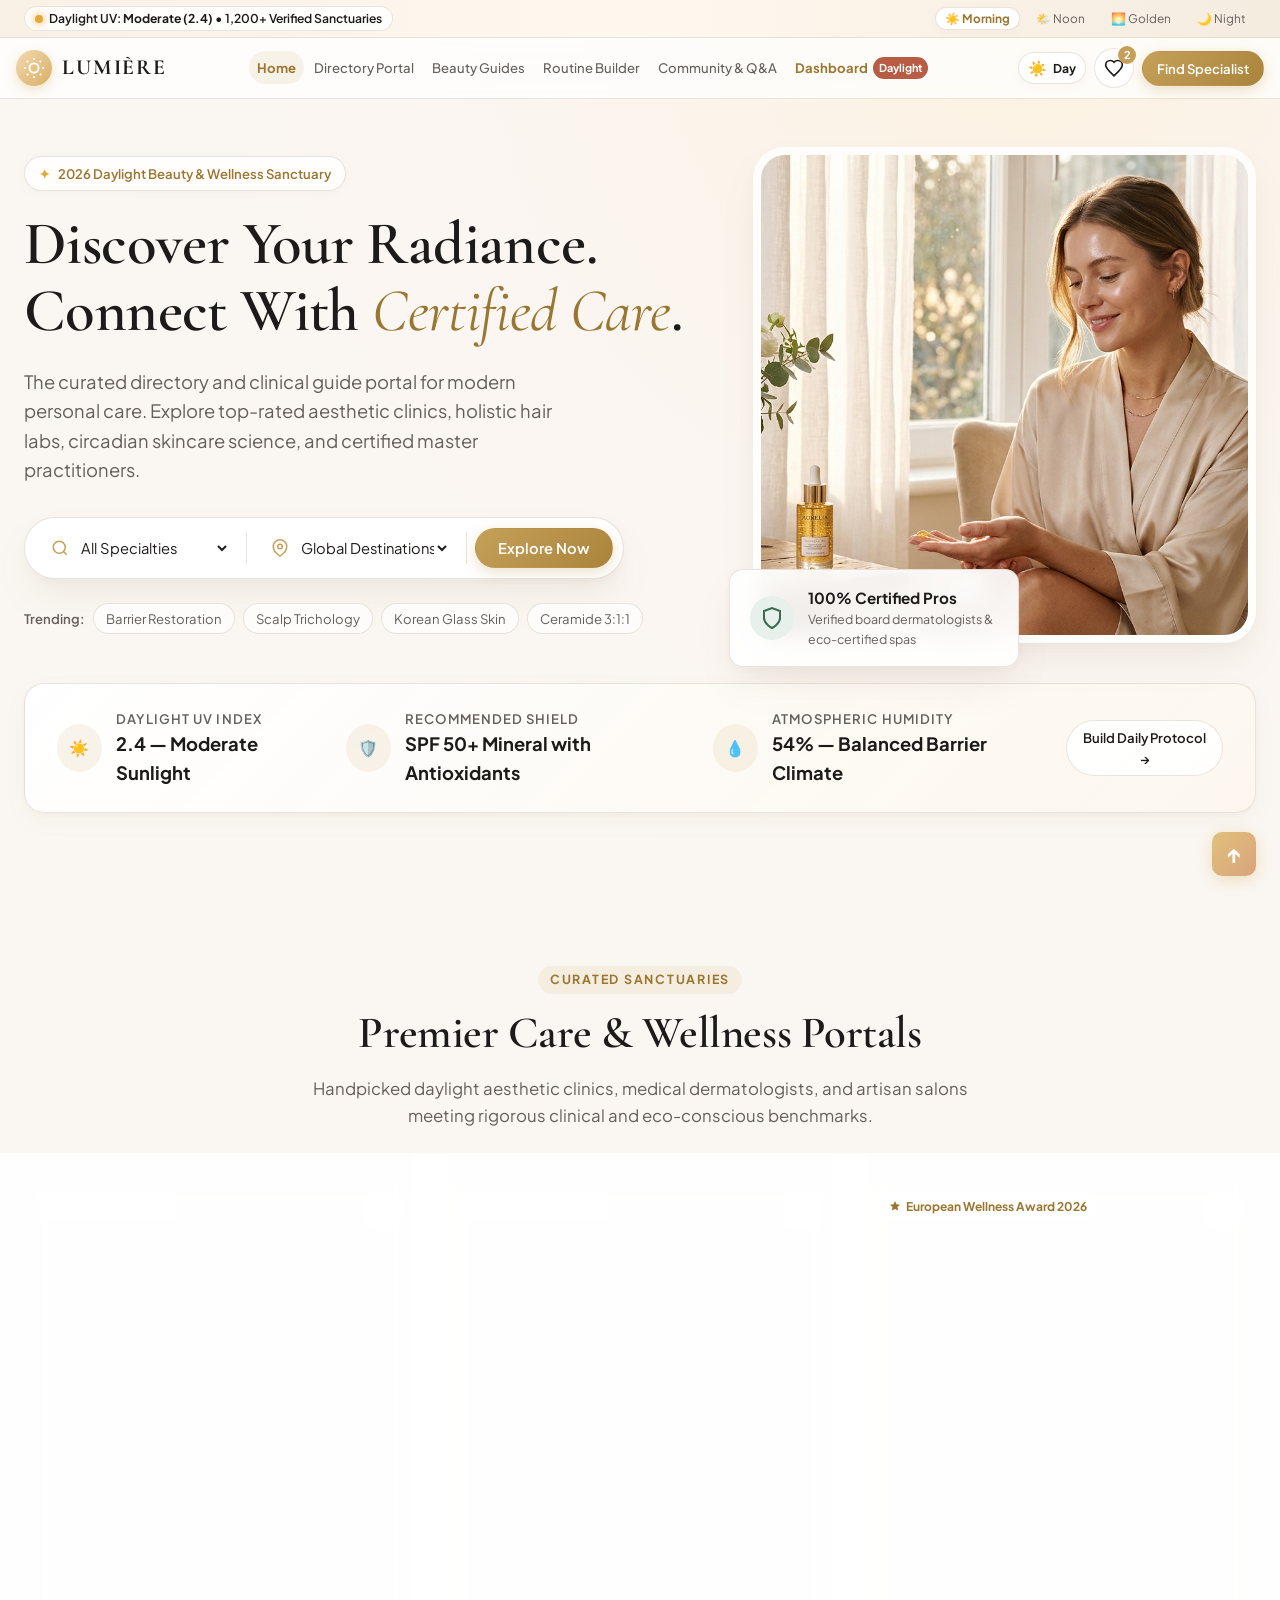
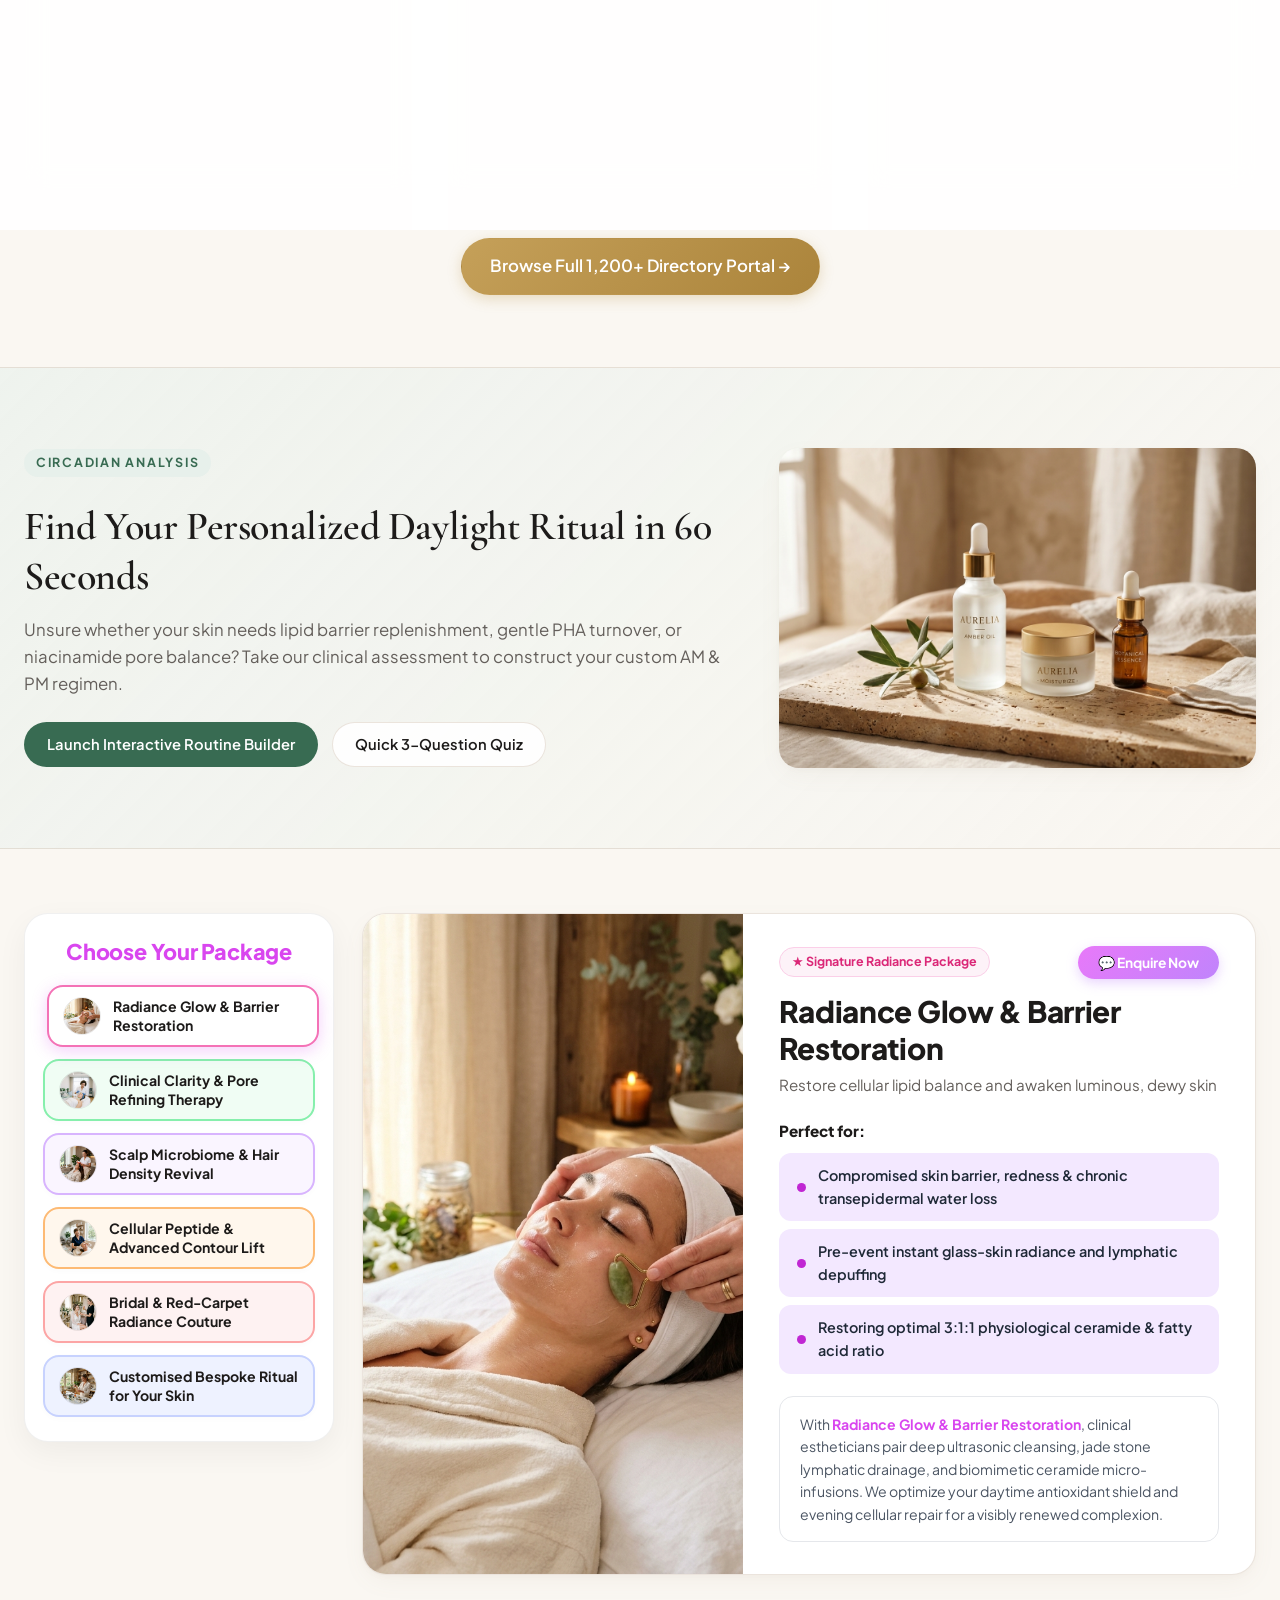
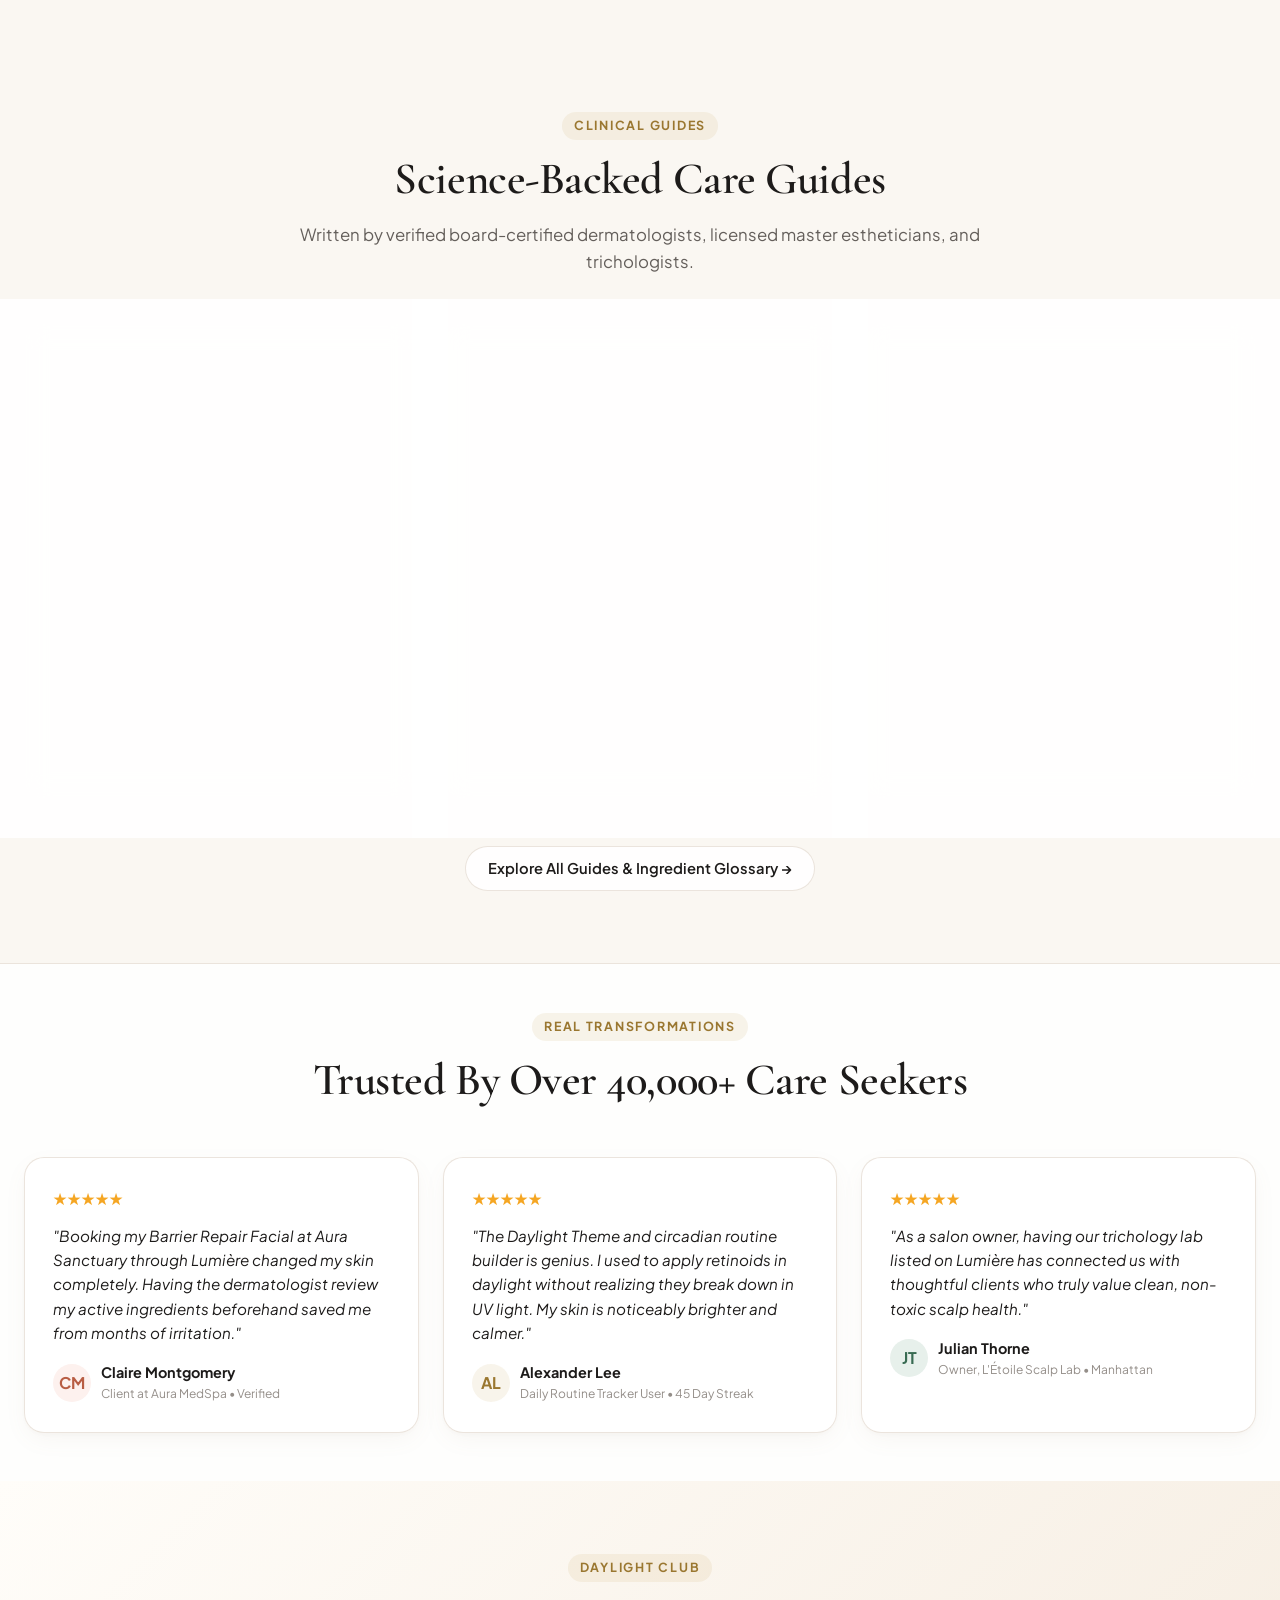
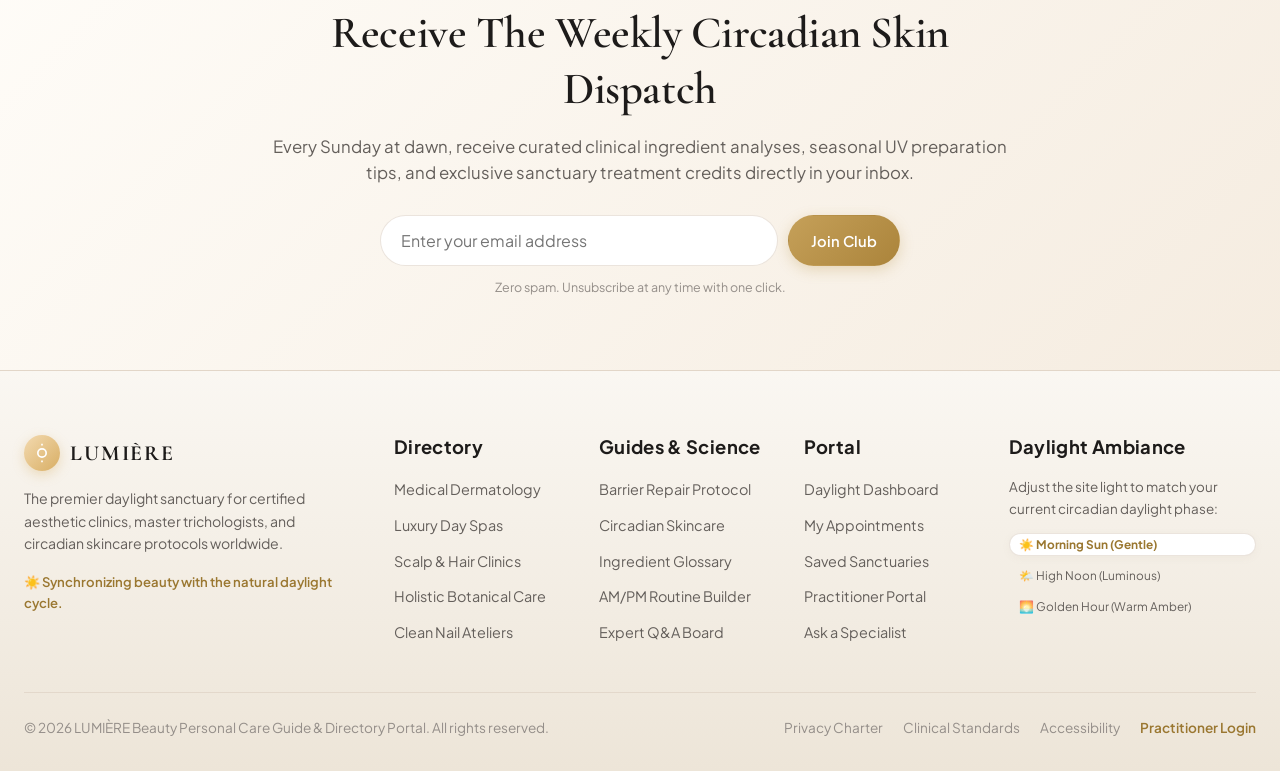
==== index.html @ 928b12a8 "first commit" ====
<!DOCTYPE html>
<html lang="en" data-daylight="morning-sun">
<head>
  <meta charset="UTF-8">
  <meta name="viewport" content="width=device-width, initial-scale=1.0">
  <title>LUMIÈRE | Daylight Beauty & Personal Care Guide & Directory Portal</title>
  <meta name="description" content="Discover premier daylight wellness salons, verified dermatology clinics, clinical skincare guides, and personalized morning & evening beauty routines.">
  <link rel="icon" type="image/svg+xml" href="assets/images/favicon.svg">
  <link rel="stylesheet" href="css/style.css">
</head>
<body data-page="home">

  <!-- Daylight Top Ambience Bar (Strict Straight Line) -->
  <div class="top-daylight-bar">
    <div class="daylight-info-group">
      <div class="daylight-status-pill">
        <span class="sun-dot"></span>
        <span>Daylight UV: <strong>Moderate (2.4)</strong> &bull; 1,200+ Verified Sanctuaries</span>
      </div>
    </div>
    <div class="daylight-mode-switcher">
      <button class="theme-btn active" data-mode="morning-sun" title="Morning Sun Glow">☀️ Morning</button>
      <button class="theme-btn" data-mode="high-noon" title="High Noon Clarity">🌤️ Noon</button>
      <button class="theme-btn" data-mode="golden-hour" title="Golden Hour Warmth">🌅 Golden</button>
      <button class="theme-btn" data-mode="night" title="Night Cellular Recovery Mode">🌙 Night</button>
    </div>
  </div>

  <!-- Main Navigation Header -->
  <header class="site-header">
    <div class="header-inner">
      <a href="index.html" class="brand-logo" id="header-brand-logo">
        <div class="brand-icon">
          <svg width="22" height="22" viewBox="0 0 24 24" fill="none" stroke="currentColor" stroke-width="2">
            <circle cx="12" cy="12" r="5"/>
            <line x1="12" y1="1" x2="12" y2="3"/>
            <line x1="12" y1="21" x2="12" y2="23"/>
            <line x1="4.22" y1="4.22" x2="5.64" y2="5.64"/>
            <line x1="18.36" y1="18.36" x2="19.78" y2="19.78"/>
            <line x1="1" y1="12" x2="3" y2="12"/>
            <line x1="21" y1="12" x2="23" y2="12"/>
            <line x1="4.22" y1="19.78" x2="5.64" y2="18.36"/>
            <line x1="18.36" y1="5.64" x2="19.78" y2="4.22"/>
          </svg>
        </div>
        <div class="brand-text">
          <span class="title">LUMIÈRE</span>
          <span class="tagline">BEAUTY & PERSONAL CARE</span>
        </div>
      </a>

      <nav class="main-nav" aria-label="Main Navigation">
        <a href="index.html" class="nav-link active">Home</a>
        <a href="directory.html" class="nav-link">Directory Portal</a>
        <a href="guides.html" class="nav-link">Beauty Guides</a>
        <a href="routine-builder.html" class="nav-link">Routine Builder</a>
        <a href="community.html" class="nav-link">Community & Q&A</a>
        <a href="dashboard.html" class="nav-link" style="color: var(--gold-dark); font-weight: 700;">
          Dashboard
          <span class="nav-badge">Daylight</span>
        </a>
      </nav>

      <div class="header-actions">
        <button class="day-night-toggle-btn" id="header-day-night-btn" aria-label="Toggle Day / Night Mode">
          <span class="toggle-icon">☀️</span>
          <span>Day</span>
        </button>
        <a href="dashboard.html" class="btn-icon" title="Saved Sanctuaries" id="header-bookmark-icon">
          <svg width="20" height="20" fill="none" stroke="currentColor" stroke-width="2" viewBox="0 0 24 24">
            <path d="M12 21.35l-1.45-1.32C5.4 15.36 2 12.28 2 8.5 2 5.42 4.42 3 7.5 3c1.74 0 3.41.81 4.5 2.09C13.09 3.81 14.76 3 16.5 3 19.58 3 22 5.42 22 8.5c0 3.78-3.4 6.86-8.55 11.54L12 21.35z"/>
          </svg>
          <span class="count-pill bookmark-count-badge">2</span>
        </a>
        <a href="directory.html" class="btn btn-primary btn-sm">Find Specialist</a>
      </div>
    </div>
  </header>

  <!-- Hero Section -->
  <section class="hero-section">
    <div class="container">
      <div class="hero-grid">
        <div class="hero-content">
          <div class="hero-badge">
            <span class="sparkle">✦</span>
            <span>2026 Daylight Beauty & Wellness Sanctuary</span>
          </div>
          <h1 class="hero-title">
            Discover Your Radiance. Connect With <em>Certified Care</em>.
          </h1>
          <p class="hero-lead">
            The curated directory and clinical guide portal for modern personal care. Explore top-rated aesthetic clinics, holistic hair labs, circadian skincare science, and certified master practitioners.
          </p>

          <!-- Fast Search Form -->
          <div class="hero-search-box" id="hero-fast-search">
            <div class="search-field-group">
              <svg width="18" height="18" fill="none" stroke="currentColor" stroke-width="2" viewBox="0 0 24 24">
                <circle cx="11" cy="11" r="8"></circle>
                <line x1="21" y1="21" x2="16.65" y2="16.65"></line>
              </svg>
              <select id="hero-category-select" aria-label="Select Category">
                <option value="All">All Specialties</option>
                <option value="MedSpa & Dermatology">MedSpa & Dermatology</option>
                <option value="Hair & Scalp">Hair & Scalp Studios</option>
                <option value="Luxury Day Spa">Luxury Day Spas</option>
                <option value="Holistic Skincare">Holistic Botanical Care</option>
                <option value="Organic Nail Studio">Organic Nail Ateliers</option>
              </select>
            </div>

            <div class="search-field-group">
              <svg width="18" height="18" fill="none" stroke="currentColor" stroke-width="2" viewBox="0 0 24 24">
                <path d="M21 10c0 7-9 13-9 13s-9-6-9-13a9 9 0 0118 0z"></path>
                <circle cx="12" cy="10" r="3"></circle>
              </svg>
              <select id="hero-city-select" aria-label="Select City">
                <option value="All">Global Destinations</option>
                <option value="Beverly Hills">Beverly Hills, CA</option>
                <option value="Manhattan NYC">Manhattan, NY</option>
                <option value="Le Marais Paris">Le Marais, Paris</option>
                <option value="Mayfair London">Mayfair, London</option>
                <option value="Gangnam Seoul">Gangnam, Seoul</option>
              </select>
            </div>

            <button class="btn btn-primary" id="hero-search-btn">
              Explore Now
            </button>
          </div>

          <!-- Quick Trending Tags -->
          <div class="hero-quick-tags">
            <span style="font-weight: 600;">Trending:</span>
            <span class="quick-tag-pill" onclick="window.location.href='directory.html?category=MedSpa+%26+Dermatology'">Barrier Restoration</span>
            <span class="quick-tag-pill" onclick="window.location.href='directory.html?category=Hair+%26+Scalp'">Scalp Trichology</span>
            <span class="quick-tag-pill" onclick="window.location.href='routine-builder.html'">Korean Glass Skin</span>
            <span class="quick-tag-pill" onclick="window.location.href='guides.html'">Ceramide 3:1:1</span>
          </div>
        </div>

        <!-- Hero Visual Frame -->
        <div class="hero-visual-wrapper">
          <div class="hero-image-frame">
            <img src="assets/images/hero.jpg" alt="Lumière Daylight Serene Radiance Skincare">
          </div>
          <div class="floating-daylight-card">
            <div class="icon-circle">
              <svg width="24" height="24" fill="none" stroke="currentColor" stroke-width="2" viewBox="0 0 24 24">
                <path d="M12 22s8-4 8-10V5l-8-3-8 3v7c0 6 8 10 8 10z"/>
              </svg>
            </div>
            <div>
              <div style="font-weight: 700; font-size: 0.95rem;">100% Certified Pros</div>
              <div style="font-size: 0.78rem; color: var(--text-muted);">Verified board dermatologists & eco-certified spas</div>
            </div>
          </div>
        </div>
      </div>

      <!-- Live Daylight Forecast Banner -->
      <div class="daylight-forecast-banner">
        <div class="forecast-item">
          <div class="forecast-icon">☀️</div>
          <div>
            <div class="forecast-title">Daylight UV Index</div>
            <div class="forecast-value">2.4 — Moderate Sunlight</div>
          </div>
        </div>
        <div class="forecast-item">
          <div class="forecast-icon">🛡️</div>
          <div>
            <div class="forecast-title">Recommended Shield</div>
            <div class="forecast-value">SPF 50+ Mineral with Antioxidants</div>
          </div>
        </div>
        <div class="forecast-item">
          <div class="forecast-icon">💧</div>
          <div>
            <div class="forecast-title">Atmospheric Humidity</div>
            <div class="forecast-value">54% — Balanced Barrier Climate</div>
          </div>
        </div>
        <a href="routine-builder.html" class="btn btn-secondary btn-sm">Build Daily Protocol &rarr;</a>
      </div>
    </div>
  </section>

  <!-- Section 2: Featured Directory Sanctuaries -->
  <section class="section">
    <div class="container">
      <div class="section-header">
        <span class="section-tag">Curated Sanctuaries</span>
        <h2 class="section-title">Premier Care & Wellness Portals</h2>
        <p class="section-desc">Handpicked daylight aesthetic clinics, medical dermatologists, and artisan salons meeting rigorous clinical and eco-conscious benchmarks.</p>
      </div>

      <div class="directory-grid" id="featured-directory-grid">
        <!-- Rendered dynamically by js/app.js -->
      </div>

      <div style="text-align: center; margin-top: 48px;">
        <a href="directory.html" class="btn btn-primary btn-lg">Browse Full 1,200+ Directory Portal &rarr;</a>
      </div>
    </div>
  </section>

  <!-- Section 3: Interactive Skin & Hair Assessment Banner -->
  <section class="section-tight" style="background: linear-gradient(135deg, rgba(231, 240, 235, 0.6) 0%, rgba(250, 247, 242, 0.8) 100%); border-top: 1px solid var(--border-light); border-bottom: 1px solid var(--border-light);">
    <div class="container">
      <div style="display: grid; grid-template-columns: 1.2fr 0.8fr; gap: 40px; align-items: center; padding: 32px 0;">
        <div>
          <span class="section-tag" style="background: var(--sage-light); color: var(--sage-primary);">Circadian Analysis</span>
          <h2 style="font-size: 2.5rem; margin: 12px 0 16px 0;">Find Your Personalized Daylight Ritual in 60 Seconds</h2>
          <p style="color: var(--text-muted); font-size: 1.05rem; margin-bottom: 24px;">Unsure whether your skin needs lipid barrier replenishment, gentle PHA turnover, or niacinamide pore balance? Take our clinical assessment to construct your custom AM & PM regimen.</p>
          <div style="display: flex; gap: 14px; flex-wrap: wrap;">
            <a href="routine-builder.html" class="btn btn-sage">Launch Interactive Routine Builder</a>
            <button class="btn btn-secondary" id="trigger-skin-quiz">Quick 3-Question Quiz</button>
          </div>
        </div>
        <div style="text-align: center;">
          <img src="assets/images/products.jpg" alt="Botanical Serums" style="border-radius: var(--radius-lg); box-shadow: var(--shadow-md); max-height: 320px; width: 100%; object-fit: cover;">
        </div>
      </div>
    </div>
  </section>

  <!-- Section: Choose Your Care Package (Interactive Specialist Care Suite) -->
  <section class="package-showcase-section" id="care-packages-section">
    <div class="container">
      <div class="package-showcase-grid">
        <!-- Left Sidebar: Choose Your Package List -->
        <div class="package-sidebar-col">
          <div class="package-sidebar-card">
            <h2 class="package-section-title">Choose Your Package</h2>
            <div class="package-tabs-list" id="package-tabs-list">
              <!-- Dynamically populated by js/app.js -->
            </div>
          </div>
        </div>

        <!-- Right Side: Active Package Display Card -->
        <div>
          <div class="package-display-card" id="package-display-card">
            <!-- Dynamically populated by js/app.js -->
          </div>
        </div>
      </div>
    </div>
  </section>

  <!-- Section 4: Beauty Guides & Masterclasses -->
  <section class="section">
    <div class="container">
      <div class="section-header">
        <span class="section-tag">Clinical Guides</span>
        <h2 class="section-title">Science-Backed Care Guides</h2>
        <p class="section-desc">Written by verified board-certified dermatologists, licensed master estheticians, and trichologists.</p>
      </div>

      <div class="guide-grid" id="featured-guides-grid">
        <!-- Rendered dynamically by js/app.js -->
      </div>

      <div style="text-align: center; margin-top: 48px;">
        <a href="guides.html" class="btn btn-secondary">Explore All Guides & Ingredient Glossary &rarr;</a>
      </div>
    </div>
  </section>

  <!-- Section 5: Client Radiance Testimonials & Community Snippet -->
  <section class="section-tight" style="background: var(--bg-card); border-top: 1px solid var(--border-light);">
    <div class="container">
      <div class="section-header">
        <span class="section-tag">Real Transformations</span>
        <h2 class="section-title">Trusted By Over 40,000+ Care Seekers</h2>
      </div>

      <div style="display: grid; grid-template-columns: repeat(3, 1fr); gap: 24px;">
        <div class="card" style="padding: 28px;">
          <div style="color: #F5A623; margin-bottom: 12px;">★★★★★</div>
          <p style="font-size: 0.95rem; color: var(--text-main); font-style: italic; margin-bottom: 16px;">
            "Booking my Barrier Repair Facial at Aura Sanctuary through Lumière changed my skin completely. Having the dermatologist review my active ingredients beforehand saved me from months of irritation."
          </p>
          <div style="display: flex; align-items: center; gap: 10px;">
            <div style="width: 38px; height: 38px; border-radius: 50%; background: var(--rose-soft); color: var(--terracotta); display: flex; align-items: center; justify-content: center; font-weight: 700;">CM</div>
            <div>
              <div style="font-weight: 700; font-size: 0.9rem;">Claire Montgomery</div>
              <div style="font-size: 0.75rem; color: var(--text-subtle);">Client at Aura MedSpa &bull; Verified</div>
            </div>
          </div>
        </div>

        <div class="card" style="padding: 28px;">
          <div style="color: #F5A623; margin-bottom: 12px;">★★★★★</div>
          <p style="font-size: 0.95rem; color: var(--text-main); font-style: italic; margin-bottom: 16px;">
            "The Daylight Theme and circadian routine builder is genius. I used to apply retinoids in daylight without realizing they break down in UV light. My skin is noticeably brighter and calmer."
          </p>
          <div style="display: flex; align-items: center; gap: 10px;">
            <div style="width: 38px; height: 38px; border-radius: 50%; background: var(--gold-soft); color: var(--gold-dark); display: flex; align-items: center; justify-content: center; font-weight: 700;">AL</div>
            <div>
              <div style="font-weight: 700; font-size: 0.9rem;">Alexander Lee</div>
              <div style="font-size: 0.75rem; color: var(--text-subtle);">Daily Routine Tracker User &bull; 45 Day Streak</div>
            </div>
          </div>
        </div>

        <div class="card" style="padding: 28px;">
          <div style="color: #F5A623; margin-bottom: 12px;">★★★★★</div>
          <p style="font-size: 0.95rem; color: var(--text-main); font-style: italic; margin-bottom: 16px;">
            "As a salon owner, having our trichology lab listed on Lumière has connected us with thoughtful clients who truly value clean, non-toxic scalp health."
          </p>
          <div style="display: flex; align-items: center; gap: 10px;">
            <div style="width: 38px; height: 38px; border-radius: 50%; background: var(--sage-light); color: var(--sage-primary); display: flex; align-items: center; justify-content: center; font-weight: 700;">JT</div>
            <div>
              <div style="font-weight: 700; font-size: 0.9rem;">Julian Thorne</div>
              <div style="font-size: 0.75rem; color: var(--text-subtle);">Owner, L'Étoile Scalp Lab &bull; Manhattan</div>
            </div>
          </div>
        </div>
      </div>
    </div>
  </section>

  <!-- Section 6: Daylight Newsletter & Glow Club -->
  <section class="section" style="background: linear-gradient(135deg, #FFFDF9 0%, #F5ECE0 100%);">
    <div class="container" style="max-width: 820px; text-align: center;">
      <span class="section-tag">Daylight Club</span>
      <h2 style="font-size: 2.8rem; margin: 12px 0 16px 0;">Receive The Weekly Circadian Skin Dispatch</h2>
      <p style="color: var(--text-muted); font-size: 1.05rem; margin-bottom: 28px;">
        Every Sunday at dawn, receive curated clinical ingredient analyses, seasonal UV preparation tips, and exclusive sanctuary treatment credits directly in your inbox.
      </p>
      <form onsubmit="event.preventDefault(); showToast('Welcome to the Daylight Club! Check your inbox for your 15% sanctuary welcome gift.', 'success'); this.reset();" style="display: flex; gap: 10px; max-width: 520px; margin: 0 auto;">
        <input type="email" placeholder="Enter your email address" required style="flex: 1; padding: 14px 20px; border-radius: var(--radius-full); border: 1px solid var(--border-light); outline: none;">
        <button type="submit" class="btn btn-primary">Join Club</button>
      </form>
      <div style="font-size: 0.78rem; color: var(--text-subtle); margin-top: 12px;">Zero spam. Unsubscribe at any time with one click.</div>
    </div>
  </section>

  <!-- Universal Footer -->
  <footer class="site-footer">
    <div class="container">
      <div class="footer-grid">
        <div class="footer-col">
          <div class="brand-logo" style="margin-bottom: 16px;">
            <div class="brand-icon">
              <svg width="20" height="20" viewBox="0 0 24 24" fill="none" stroke="currentColor" stroke-width="2">
                <circle cx="12" cy="12" r="5"/>
                <line x1="12" y1="1" x2="12" y2="3"/>
                <line x1="12" y1="21" x2="12" y2="23"/>
              </svg>
            </div>
            <div class="brand-text">
              <span class="title">LUMIÈRE</span>
              <span class="tagline">BEAUTY & PERSONAL CARE</span>
            </div>
          </div>
          <p style="font-size: 0.88rem; color: var(--text-muted); line-height: 1.6; margin-bottom: 16px;">
            The premier daylight sanctuary for certified aesthetic clinics, master trichologists, and circadian skincare protocols worldwide.
          </p>
          <div style="font-size: 0.82rem; color: var(--gold-dark); font-weight: 600;">
            ☀️ Synchronizing beauty with the natural daylight cycle.
          </div>
        </div>

        <div class="footer-col">
          <h4>Directory</h4>
          <ul class="footer-links">
            <li><a href="directory.html?category=MedSpa+%26+Dermatology">Medical Dermatology</a></li>
            <li><a href="directory.html?category=Luxury+Day+Spa">Luxury Day Spas</a></li>
            <li><a href="directory.html?category=Hair+%26+Scalp">Scalp & Hair Clinics</a></li>
            <li><a href="directory.html?category=Holistic+Skincare">Holistic Botanical Care</a></li>
            <li><a href="directory.html?category=Organic+Nail+Studio">Clean Nail Ateliers</a></li>
          </ul>
        </div>

        <div class="footer-col">
          <h4>Guides & Science</h4>
          <ul class="footer-links">
            <li><a href="guides.html">Barrier Repair Protocol</a></li>
            <li><a href="guides.html">Circadian Skincare</a></li>
            <li><a href="guides.html">Ingredient Glossary</a></li>
            <li><a href="routine-builder.html">AM/PM Routine Builder</a></li>
            <li><a href="community.html">Expert Q&A Board</a></li>
          </ul>
        </div>

        <div class="footer-col">
          <h4>Portal</h4>
          <ul class="footer-links">
            <li><a href="dashboard.html">Daylight Dashboard</a></li>
            <li><a href="dashboard.html">My Appointments</a></li>
            <li><a href="dashboard.html">Saved Sanctuaries</a></li>
            <li><a href="dashboard.html">Practitioner Portal</a></li>
            <li><a href="community.html">Ask a Specialist</a></li>
          </ul>
        </div>

        <div class="footer-col">
          <h4>Daylight Ambiance</h4>
          <p style="font-size: 0.84rem; color: var(--text-muted); margin-bottom: 14px;">Adjust the site light to match your current circadian daylight phase:</p>
          <div style="display: flex; flex-direction: column; gap: 8px;">
            <button class="theme-btn" data-mode="morning-sun" style="width: 100%; justify-content: flex-start;">☀️ Morning Sun (Gentle)</button>
            <button class="theme-btn" data-mode="high-noon" style="width: 100%; justify-content: flex-start;">🌤️ High Noon (Luminous)</button>
            <button class="theme-btn" data-mode="golden-hour" style="width: 100%; justify-content: flex-start;">🌅 Golden Hour (Warm Amber)</button>
          </div>
        </div>
      </div>

      <div class="footer-bottom">
        <div>&copy; 2026 LUMIÈRE Beauty Personal Care Guide & Directory Portal. All rights reserved.</div>
        <div style="display: flex; gap: 20px;">
          <a href="#" style="color: var(--text-subtle);">Privacy Charter</a>
          <a href="#" style="color: var(--text-subtle);">Clinical Standards</a>
          <a href="#" style="color: var(--text-subtle);">Accessibility</a>
          <a href="dashboard.html" style="color: var(--gold-dark); font-weight: 600;">Practitioner Login</a>
        </div>
      </div>
    </div>
  </footer>

  <!-- Quick Skin Assessment Modal -->
  <div class="modal-overlay" id="skin-quiz-modal">
    <div class="modal-sheet">
      <div class="modal-header">
        <h3 style="font-size: 1.4rem;">✨ 60-Second Skin & Routine Assessment</h3>
        <button class="modal-close-btn">&times;</button>
      </div>
      <div class="modal-body">
        <form onsubmit="event.preventDefault(); closeModal('skin-quiz-modal'); window.location.href='routine-builder.html';">
          <div class="form-group">
            <label>1. How does your skin feel 2 hours after cleansing in the morning?</label>
            <select required>
              <option value="tight">Tight, dry, or slightly flaky (Dry/Dehydrated)</option>
              <option value="balanced">Comfortable, smooth, and supple (Normal)</option>
              <option value="oily">Shiny on the T-zone and forehead (Combination)</option>
              <option value="slick">Noticeably oily all over (Oily)</option>
              <option value="reactive">Prone to stinging or sudden redness (Sensitive)</option>
            </select>
          </div>

          <div class="form-group">
            <label>2. What is your primary wellness goal right now?</label>
            <select required>
              <option value="barrier">Restore compromised barrier & calm redness</option>
              <option value="glow">Enhance daylight luminosity & fade hyperpigmentation</option>
              <option value="pores">Clarify pores and control midday shine</option>
              <option value="antiaging">Cellular renewal, peptide firming & fine lines</option>
            </select>
          </div>

          <div class="form-group">
            <label>3. What is your preferred routine complexity?</label>
            <select required>
              <option value="minimalist">Minimalist 3-Step (Cleanse, Shield, SPF)</option>
              <option value="balanced">Targeted 5-Step (Active Essence, Serum, Barrier Cream)</option>
              <option value="comprehensive">Comprehensive 8-Step Luxury Ritual</option>
            </select>
          </div>

          <div style="display: flex; justify-content: flex-end; gap: 12px; margin-top: 24px;">
            <button type="button" class="btn btn-secondary" onclick="closeModal('skin-quiz-modal')">Cancel</button>
            <button type="submit" class="btn btn-primary">Generate My Protocol &rarr;</button>
          </div>
        </form>
      </div>
    </div>
  </div>

  <!-- Universal Directory Details Modal -->
  <div class="modal-overlay" id="directory-detail-modal">
    <div class="modal-sheet" style="max-width: 740px;">
      <div class="modal-header">
        <div>
          <span id="modal-dir-cat" style="font-size: 0.78rem; font-weight: 700; color: var(--gold-dark); text-transform: uppercase;"></span>
          <h3 id="modal-dir-title" style="font-size: 1.8rem; margin-top: 4px;"></h3>
        </div>
        <button class="modal-close-btn">&times;</button>
      </div>
      <div class="modal-body">
        <img id="modal-dir-img" src="" alt="" style="width: 100%; height: 260px; object-fit: cover; border-radius: var(--radius-md); margin-bottom: 20px;">
        
        <div style="display: flex; justify-content: space-between; align-items: center; margin-bottom: 16px; flex-wrap: wrap; gap: 10px;">
          <div style="display: flex; align-items: center; gap: 6px; font-weight: 700; color: var(--text-main);">
            <span style="color: #F5A623;">★</span>
            <span id="modal-dir-rating"></span>
          </div>
          <div style="font-size: 0.88rem; color: var(--text-muted);" id="modal-dir-hours"></div>
        </div>

        <div style="font-size: 0.88rem; color: var(--text-muted); margin-bottom: 16px;">
          📍 <span id="modal-dir-address"></span> &bull; 📞 <span id="modal-dir-phone"></span>
        </div>

        <p id="modal-dir-desc" style="font-size: 0.95rem; line-height: 1.6; margin-bottom: 24px; color: var(--text-main);"></p>

        <h4 style="font-size: 1.2rem; margin-bottom: 12px; border-bottom: 1px solid var(--border-light); padding-bottom: 6px;">Available Signature Treatments</h4>
        <div id="modal-dir-services" style="margin-bottom: 24px;"></div>

        <h4 style="font-size: 1.2rem; margin-bottom: 12px; border-bottom: 1px solid var(--border-light); padding-bottom: 6px;">Certified Practitioners & Staff</h4>
        <div id="modal-dir-specialists" style="margin-bottom: 28px;"></div>

        <div style="display: flex; justify-content: flex-end; gap: 12px;">
          <button class="btn btn-secondary" onclick="closeModal('directory-detail-modal')">Close</button>
          <button class="btn btn-primary" id="modal-dir-book-btn">Book Consultation Now</button>
        </div>
      </div>
    </div>
  </div>

  <!-- Universal Appointment Booking Modal -->
  <div class="modal-overlay" id="booking-modal">
    <div class="modal-sheet">
      <div class="modal-header">
        <div>
          <span style="font-size: 0.78rem; font-weight: 700; color: var(--gold-dark); text-transform: uppercase;">Reserve Care</span>
          <h3 id="booking-dir-name" style="font-size: 1.6rem; margin-top: 2px;"></h3>
        </div>
        <button class="modal-close-btn">&times;</button>
      </div>
      <div class="modal-body">
        <form id="appointment-booking-form">
          <input type="hidden" id="booking-dir-id">

          <div class="form-group">
            <label for="booking-service-select">Select Treatment or Service</label>
            <select id="booking-service-select" required></select>
          </div>

          <div class="form-group">
            <label for="booking-specialist-select">Choose Practitioner</label>
            <select id="booking-specialist-select" required></select>
          </div>

          <div style="display: grid; grid-template-columns: 1fr 1fr; gap: 16px;">
            <div class="form-group">
              <label for="booking-date">Preferred Date</label>
              <input type="date" id="booking-date" value="2026-10-26" required>
            </div>
            <div class="form-group">
              <label for="booking-time">Preferred Time</label>
              <select id="booking-time" required>
                <option value="09:30 AM">09:30 AM (Morning Glow Slot)</option>
                <option value="11:00 AM">11:00 AM (Daylight Slot)</option>
                <option value="02:30 PM">02:30 PM (Afternoon Refresh)</option>
                <option value="04:30 PM">04:30 PM (Sunset Wind-Down)</option>
              </select>
            </div>
          </div>

          <div class="form-group">
            <label for="booking-client-name">Your Full Name</label>
            <input type="text" id="booking-client-name" placeholder="e.g. Eleanor Vance" required>
          </div>

          <div class="form-group">
            <label for="booking-client-email">Email for Confirmation & Calendar Invite</label>
            <input type="email" id="booking-client-email" placeholder="eleanor@example.com" required>
          </div>

          <div style="display: flex; justify-content: flex-end; gap: 12px; margin-top: 24px;">
            <button type="button" class="btn btn-secondary" onclick="closeModal('booking-modal')">Cancel</button>
            <button type="submit" class="btn btn-primary">Confirm Appointment & Save to Dashboard</button>
          </div>
        </form>
      </div>
    </div>
  </div>

  <!-- Package Enquiry Modal -->
  <div class="modal-overlay" id="package-enquiry-modal">
    <div class="modal-sheet">
      <div class="modal-header">
        <div>
          <span style="font-size: 0.78rem; font-weight: 700; color: #D946EF; text-transform: uppercase;">Specialist Ritual Consultation</span>
          <h3 id="enquiry-pkg-name" style="font-size: 1.6rem; margin-top: 2px;"></h3>
        </div>
        <button class="modal-close-btn">&times;</button>
      </div>
      <div class="modal-body">
        <form onsubmit="event.preventDefault(); closeModal('package-enquiry-modal'); showToast('Thank you! Your package consultation request has been submitted. A specialist will contact you shortly.', 'success'); this.reset();">
          <div class="form-group">
            <label for="enquiry-name">Your Full Name</label>
            <input type="text" id="enquiry-name" placeholder="e.g. Priya Sharma" required>
          </div>
          <div style="display: grid; grid-template-columns: 1fr 1fr; gap: 16px;">
            <div class="form-group">
              <label for="enquiry-phone">Phone / WhatsApp Number</label>
              <input type="tel" id="enquiry-phone" placeholder="+1 (555) 019-2831" required>
            </div>
            <div class="form-group">
              <label for="enquiry-date">Preferred Consultation Date</label>
              <input type="date" id="enquiry-date" value="2026-10-28" required>
            </div>
          </div>
          <div class="form-group">
            <label for="enquiry-notes">Specific Skin / Hair Concerns or Ritual Preferences</label>
            <textarea id="enquiry-notes" rows="3" placeholder="Tell us about your skin/scalp goals, active ingredient sensitivities (e.g. retinoids/AHAs), preferred clinic visit vs home regimen..."></textarea>
          </div>
          <div style="display: flex; justify-content: flex-end; gap: 12px; margin-top: 24px;">
            <button type="button" class="btn btn-secondary" onclick="closeModal('package-enquiry-modal')">Cancel</button>
            <button type="submit" class="btn btn-primary" style="background: linear-gradient(135deg, #EC4899 0%, #C084FC 100%);">Reserve Package Consultation &rarr;</button>
          </div>
        </form>
      </div>
    </div>
  </div>

  <!-- Floating Back to Top Button -->
  <button class="floating-back-to-top" id="floating-back-to-top" title="Back to top">↑</button>

  <div id="toast-container" class="toast-container"></div>

  <!-- Scripts -->
  <script src="js/data.js"></script>
  <script src="js/app.js"></script>
</body>
</html>
---- css/style.css ----
/* ==========================================================================
   LUMIÈRE - Beauty & Personal Care Guide & Directory Portal
   Daylight Luxury Theme & Design System
   ========================================================================== */

@import url('https://fonts.googleapis.com/css2?family=Cormorant+Garamond:ital,wght@0,400;0,500;0,600;0,700;1,400;1,600&family=Plus+Jakarta+Sans:wght@300;400;500;600;700;800&family=Playfair+Display:ital,wght@0,400;0,600;0,700;1,400&display=swap');

:root {
  /* Daylight Palette (Default: Morning Sun) */
  --bg-primary: #FAF7F2;
  --bg-secondary: #F4EFEA;
  --bg-card: rgba(255, 255, 255, 0.88);
  --bg-card-solid: #FFFFFF;
  --bg-glass: rgba(255, 255, 255, 0.72);
  --bg-input: #FFFFFF;
  
  /* Brand Accents */
  --gold-primary: #C5A059;
  --gold-light: #EAD9B8;
  --gold-soft: rgba(197, 160, 89, 0.12);
  --gold-dark: #9A7730;
  
  --terracotta: #B85D43;
  --terracotta-soft: rgba(184, 93, 67, 0.1);
  --rose-glow: #F2A69B;
  --rose-soft: #FDF1EE;
  
  --sage-primary: #386B52;
  --sage-light: #E7F0EB;
  --sage-soft: rgba(56, 107, 82, 0.12);
  
  /* Typography Colors */
  --text-main: #1D1B1A;
  --text-muted: #645F5B;
  --text-subtle: #948E89;
  --text-gold: #9A7730;
  
  /* Borders & Shadows */
  --border-light: rgba(210, 195, 180, 0.45);
  --border-hover: rgba(197, 160, 89, 0.6);
  --border-focus: #C5A059;
  
  --shadow-sm: 0 2px 8px rgba(160, 140, 120, 0.06);
  --shadow-md: 0 8px 24px -4px rgba(150, 125, 100, 0.08), 0 2px 6px -1px rgba(150, 125, 100, 0.04);
  --shadow-lg: 0 20px 40px -8px rgba(140, 115, 90, 0.12), 0 4px 12px -2px rgba(140, 115, 90, 0.05);
  --shadow-glow: 0 0 30px rgba(220, 180, 130, 0.28);

  /* Daylight Ambiance Glow */
  --sunbeam-gradient: radial-gradient(circle at 80% 0%, rgba(255, 235, 205, 0.45) 0%, rgba(253, 241, 238, 0.25) 40%, transparent 70%);
  --hero-glow: linear-gradient(135deg, rgba(255, 252, 248, 0.95) 0%, rgba(250, 243, 235, 0.85) 100%);
  
  /* Radii & Timing */
  --radius-sm: 8px;
  --radius-md: 14px;
  --radius-lg: 20px;
  --radius-full: 9999px;
  --transition: all 0.3s cubic-bezier(0.16, 1, 0.3, 1);
}

/* Daylight Preset 2: High Noon */
[data-daylight="high-noon"] {
  --bg-primary: #F8F9FA;
  --bg-secondary: #EDF1F4;
  --bg-card: rgba(255, 255, 255, 0.92);
  --bg-card-solid: #FFFFFF;
  --gold-primary: #B89648;
  --text-main: #14171A;
  --text-muted: #535C65;
  --sunbeam-gradient: radial-gradient(circle at 50% -10%, rgba(255, 248, 220, 0.6) 0%, rgba(240, 248, 255, 0.3) 50%, transparent 80%);
  --shadow-glow: 0 0 35px rgba(210, 190, 140, 0.22);
}

/* Daylight Preset 3: Golden Hour */
[data-daylight="golden-hour"] {
  --bg-primary: #FBF4EB;
  --bg-secondary: #F3E6D5;
  --bg-card: rgba(255, 252, 248, 0.92);
  --bg-card-solid: #FFFDF9;
  --gold-primary: #D1943A;
  --terracotta: #C35634;
  --text-main: #241A15;
  --text-muted: #6E5B50;
  --sunbeam-gradient: radial-gradient(circle at 90% 10%, rgba(255, 195, 140, 0.4) 0%, rgba(255, 225, 195, 0.25) 45%, transparent 75%);
  --shadow-glow: 0 0 40px rgba(230, 160, 90, 0.3);
}

/* ==========================================================================
   Night Mode (Evening Cellular Recovery & Circadian Night Theme)
   ========================================================================== */
[data-theme="night"],
[data-daylight="night"],
[data-theme="dark"] {
  --bg-primary: #0D0D11;
  --bg-secondary: #15151B;
  --bg-card: rgba(22, 22, 29, 0.92);
  --bg-card-solid: #171720;
  --bg-glass: rgba(13, 13, 17, 0.88);
  --bg-input: #1D1D26;
  
  --gold-primary: #E5B869;
  --gold-light: #F2D59B;
  --gold-soft: rgba(229, 184, 105, 0.16);
  --gold-dark: #F7CB7F;
  
  --terracotta: #E2725B;
  --terracotta-soft: rgba(226, 114, 91, 0.18);
  --rose-glow: #F68B7C;
  --rose-soft: rgba(246, 139, 124, 0.15);
  
  --sage-primary: #52A679;
  --sage-light: rgba(82, 166, 121, 0.2);
  --sage-soft: rgba(82, 166, 121, 0.15);
  
  --text-main: #F4F1EA;
  --text-muted: #B3ADA5;
  --text-subtle: #7A756E;
  --text-gold: #E5B869;
  
  --border-light: rgba(240, 220, 190, 0.14);
  --border-hover: rgba(229, 184, 105, 0.5);
  --border-focus: #E5B869;
  
  --shadow-sm: 0 2px 10px rgba(0, 0, 0, 0.5);
  --shadow-md: 0 8px 24px rgba(0, 0, 0, 0.6);
  --shadow-lg: 0 20px 48px rgba(0, 0, 0, 0.75);
  --shadow-glow: 0 0 35px rgba(229, 184, 105, 0.28);

  --sunbeam-gradient: radial-gradient(circle at 80% 0%, rgba(55, 42, 25, 0.45) 0%, rgba(13, 13, 17, 0.95) 50%, #0D0D11 100%);
  --hero-glow: linear-gradient(135deg, rgba(23, 23, 30, 0.95) 0%, rgba(16, 16, 22, 0.9) 100%);
}

/* Base Styles */
* {
  margin: 0;
  padding: 0;
  box-sizing: border-box;
}

html {
  scroll-behavior: smooth;
  font-size: 16px;
}

body {
  font-family: 'Plus Jakarta Sans', -apple-system, BlinkMacSystemFont, 'Segoe UI', Roboto, sans-serif;
  background-color: var(--bg-primary);
  background-image: var(--sunbeam-gradient);
  background-attachment: fixed;
  background-repeat: no-repeat;
  background-size: cover;
  color: var(--text-main);
  line-height: 1.6;
  min-height: 100vh;
  display: flex;
  flex-direction: column;
  overflow-x: hidden;
  transition: background-color 0.4s ease, color 0.4s ease;
}

h1, h2, h3, h4, .font-serif {
  font-family: 'Cormorant Garamond', 'Playfair Display', Georgia, serif;
  font-weight: 600;
  line-height: 1.25;
  color: var(--text-main);
  letter-spacing: -0.01em;
}

a {
  color: inherit;
  text-decoration: none;
  transition: var(--transition);
}

img {
  max-width: 100%;
  height: auto;
  display: block;
}

button, input, select, textarea {
  font-family: inherit;
  font-size: inherit;
  color: inherit;
}

/* ==========================================================================
   Daylight Ambience Bar & Top Banner
   ========================================================================== */
/* ==========================================================================
   Daylight Ambience Bar & Top Banner (Strict Straight Line)
   ========================================================================== */
.top-daylight-bar {
  background: linear-gradient(90deg, #F9F1E6 0%, #FFF8EE 50%, #F5ECE0 100%);
  border-bottom: 1px solid var(--border-light);
  padding: 0 24px;
  height: 38px;
  font-size: 0.8rem;
  display: flex;
  justify-content: space-between;
  align-items: center;
  z-index: 101;
  color: var(--text-muted);
  white-space: nowrap;
  gap: 16px;
  overflow: hidden;
}

[data-theme="night"] .top-daylight-bar,
[data-daylight="night"] .top-daylight-bar {
  background: linear-gradient(90deg, #15151B 0%, #1A1A22 50%, #15151B 100%);
  border-bottom-color: rgba(240, 220, 190, 0.1);
  color: var(--text-muted);
}

.daylight-info-group {
  display: flex;
  align-items: center;
  gap: 14px;
  white-space: nowrap;
  overflow: hidden;
  text-overflow: ellipsis;
  flex-shrink: 1;
}

.daylight-status-pill {
  display: inline-flex;
  align-items: center;
  gap: 6px;
  background: rgba(255, 255, 255, 0.85);
  padding: 2px 10px;
  border-radius: var(--radius-full);
  border: 1px solid var(--border-light);
  font-weight: 600;
  color: var(--text-main);
  white-space: nowrap;
  font-size: 0.76rem;
}

[data-theme="night"] .daylight-status-pill {
  background: #1C1C26;
  border-color: rgba(240, 220, 190, 0.15);
  color: #F4F1EA;
}

.daylight-status-pill .sun-dot {
  width: 8px;
  height: 8px;
  background: #E8A838;
  border-radius: 50%;
  box-shadow: 0 0 8px #E8A838;
  animation: sunPulse 2s infinite ease-in-out;
}

[data-theme="night"] .daylight-status-pill .sun-dot {
  background: #7B88FF;
  box-shadow: 0 0 8px #7B88FF;
}

@keyframes sunPulse {
  0%, 100% { transform: scale(1); opacity: 0.9; }
  50% { transform: scale(1.3); opacity: 1; filter: drop-shadow(0 0 6px #F3B03C); }
}

.daylight-mode-switcher {
  display: flex;
  align-items: center;
  gap: 6px;
  white-space: nowrap;
  flex-shrink: 0;
}

.theme-btn {
  background: transparent;
  border: 1px solid transparent;
  padding: 3px 9px;
  border-radius: var(--radius-full);
  font-size: 0.74rem;
  cursor: pointer;
  color: var(--text-muted);
  display: inline-flex;
  align-items: center;
  gap: 4px;
  transition: var(--transition);
  white-space: nowrap;
}

.theme-btn:hover {
  background: rgba(255, 255, 255, 0.7);
  color: var(--text-main);
}

[data-theme="night"] .theme-btn:hover {
  background: rgba(255, 255, 255, 0.1);
  color: #FFFFFF;
}

.theme-btn.active {
  background: var(--bg-card-solid);
  color: var(--gold-dark);
  font-weight: 700;
  border-color: var(--border-light);
  box-shadow: var(--shadow-sm);
}

/* ==========================================================================
   Header & Navigation (Strict Single Straight Line)
   ========================================================================== */
.site-header {
  position: sticky;
  top: 0;
  z-index: 100;
  background: var(--bg-glass);
  backdrop-filter: blur(16px);
  -webkit-backdrop-filter: blur(16px);
  border-bottom: 1px solid var(--border-light);
  transition: var(--transition);
  width: 100%;
}

.header-inner {
  max-width: 1440px;
  margin: 0 auto;
  padding: 10px 24px;
  display: flex;
  align-items: center;
  justify-content: space-between;
  flex-wrap: nowrap;
  gap: 16px;
  white-space: nowrap;
}

.brand-logo {
  display: flex;
  align-items: center;
  gap: 10px;
  font-size: 1.45rem;
  font-weight: 700;
  letter-spacing: 0.08em;
  text-transform: uppercase;
  color: var(--text-main);
  flex-shrink: 0;
  white-space: nowrap;
}

.brand-icon {
  width: 36px;
  height: 36px;
  border-radius: 50%;
  background: linear-gradient(135deg, #F3DAB0 0%, #D8AE64 100%);
  display: flex;
  align-items: center;
  justify-content: center;
  color: #FFFFFF;
  box-shadow: 0 4px 12px rgba(216, 174, 100, 0.35);
  flex-shrink: 0;
}

[data-theme="night"] .brand-icon {
  background: linear-gradient(135deg, #C5A059 0%, #8A6828 100%);
  box-shadow: 0 0 16px rgba(229, 184, 105, 0.35);
}

.brand-text {
  display: flex;
  flex-direction: column;
  white-space: nowrap;
}

.brand-text .title {
  font-family: 'Cormorant Garamond', serif;
  font-size: 1.55rem;
  line-height: 1;
  font-weight: 700;
  white-space: nowrap;
}

.brand-text .tagline {
  font-size: 0.62rem;
  letter-spacing: 0.18em;
  font-family: 'Plus Jakarta Sans', sans-serif;
  color: var(--text-muted);
  font-weight: 600;
  white-space: nowrap;
}

.main-nav {
  display: flex;
  align-items: center;
  gap: 4px;
  flex-wrap: nowrap;
  flex-shrink: 0;
  white-space: nowrap;
}

.nav-link {
  padding: 7px 11px;
  font-size: 0.88rem;
  font-weight: 500;
  color: var(--text-muted);
  border-radius: var(--radius-full);
  position: relative;
  transition: var(--transition);
  white-space: nowrap;
  display: inline-flex;
  align-items: center;
  text-decoration: none;
}

.nav-link:hover {
  color: var(--text-main);
  background: rgba(255, 255, 255, 0.65);
}

[data-theme="night"] .nav-link:hover {
  background: rgba(255, 255, 255, 0.08);
  color: #FFFFFF;
}

.nav-link.active {
  color: var(--gold-dark);
  font-weight: 700;
  background: var(--gold-soft);
}

.nav-badge {
  font-size: 0.68rem;
  background: var(--terracotta);
  color: white;
  padding: 2px 6px;
  border-radius: var(--radius-full);
  margin-left: 5px;
  white-space: nowrap;
}

.header-actions {
  display: flex;
  align-items: center;
  gap: 8px;
  flex-shrink: 0;
  white-space: nowrap;
}

/* Dedicated Day / Night Quick Switcher Pill */
.day-night-toggle-btn {
  display: inline-flex;
  align-items: center;
  gap: 6px;
  background: var(--bg-card);
  border: 1px solid var(--border-light);
  border-radius: var(--radius-full);
  padding: 6px 12px;
  font-size: 0.8rem;
  font-weight: 700;
  color: var(--text-main);
  cursor: pointer;
  transition: var(--transition);
  white-space: nowrap;
  box-shadow: var(--shadow-sm);
}

.day-night-toggle-btn:hover {
  border-color: var(--gold-primary);
  background: var(--bg-card-solid);
  transform: translateY(-1px);
}

.day-night-toggle-btn .toggle-icon {
  font-size: 0.95rem;
}

.btn-icon {
  width: 40px;
  height: 40px;
  border-radius: 50%;
  display: inline-flex;
  align-items: center;
  justify-content: center;
  border: 1px solid var(--border-light);
  background: var(--bg-card);
  cursor: pointer;
  position: relative;
  transition: var(--transition);
}

.btn-icon:hover {
  border-color: var(--gold-primary);
  box-shadow: var(--shadow-sm);
  transform: translateY(-1px);
}

.btn-icon .count-pill {
  position: absolute;
  top: -3px;
  right: -3px;
  background: var(--gold-primary);
  color: white;
  font-size: 0.68rem;
  width: 18px;
  height: 18px;
  border-radius: 50%;
  display: flex;
  align-items: center;
  justify-content: center;
  font-weight: 700;
}

/* Common Buttons */
.btn {
  display: inline-flex;
  align-items: center;
  justify-content: center;
  gap: 8px;
  padding: 10px 22px;
  border-radius: var(--radius-full);
  font-weight: 600;
  font-size: 0.92rem;
  cursor: pointer;
  transition: var(--transition);
  border: 1px solid transparent;
  text-align: center;
}

.btn-primary {
  background: linear-gradient(135deg, #C5A059 0%, #AB843B 100%);
  color: #FFFFFF;
  box-shadow: 0 4px 14px rgba(184, 142, 60, 0.28);
}

.btn-primary:hover {
  background: linear-gradient(135deg, #D4AF67 0%, #B88E44 100%);
  box-shadow: 0 6px 20px rgba(184, 142, 60, 0.38);
  transform: translateY(-2px);
  color: #FFFFFF;
}

.btn-secondary {
  background: var(--bg-card);
  color: var(--text-main);
  border-color: var(--border-light);
}

.btn-secondary:hover {
  background: var(--bg-card-solid);
  border-color: var(--gold-primary);
  color: var(--gold-dark);
  box-shadow: var(--shadow-sm);
}

.btn-sage {
  background: var(--sage-primary);
  color: #FFFFFF;
}

.btn-sage:hover {
  background: #2E5843;
  color: #FFFFFF;
  box-shadow: 0 4px 14px rgba(46, 88, 67, 0.25);
}

.btn-sm {
  padding: 6px 14px;
  font-size: 0.82rem;
}

.btn-lg {
  padding: 14px 28px;
  font-size: 1.05rem;
}

/* Layout Utilities */
.container {
  max-width: 1320px;
  margin: 0 auto;
  padding: 0 24px;
}

.section {
  padding: 72px 0;
}

.section-tight {
  padding: 48px 0;
}

.section-header {
  text-align: center;
  max-width: 680px;
  margin: 0 auto 48px auto;
}

.section-tag {
  display: inline-block;
  font-size: 0.78rem;
  font-weight: 700;
  text-transform: uppercase;
  letter-spacing: 0.14em;
  color: var(--gold-dark);
  background: var(--gold-soft);
  padding: 4px 12px;
  border-radius: var(--radius-full);
  margin-bottom: 12px;
}

.section-title {
  font-size: 2.8rem;
  margin-bottom: 14px;
}

.section-desc {
  font-size: 1.05rem;
  color: var(--text-muted);
}

/* Cards & Grid */
.card {
  background: var(--bg-card);
  backdrop-filter: blur(12px);
  -webkit-backdrop-filter: blur(12px);
  border: 1px solid var(--border-light);
  border-radius: var(--radius-lg);
  box-shadow: var(--shadow-md);
  transition: var(--transition);
  overflow: hidden;
}

.card:hover {
  border-color: var(--border-hover);
  box-shadow: var(--shadow-lg);
  transform: translateY(-4px);
}

/* ==========================================================================
   Home Hero Section
   ========================================================================== */
.hero-section {
  position: relative;
  padding: 48px 0 80px 0;
  overflow: hidden;
}

.hero-grid {
  display: grid;
  grid-template-columns: 1.15fr 0.85fr;
  gap: 48px;
  align-items: center;
}

.hero-badge {
  display: inline-flex;
  align-items: center;
  gap: 8px;
  padding: 6px 14px;
  border-radius: var(--radius-full);
  background: rgba(255, 255, 255, 0.85);
  border: 1px solid var(--border-light);
  font-size: 0.82rem;
  font-weight: 600;
  color: var(--text-gold);
  margin-bottom: 20px;
  box-shadow: var(--shadow-sm);
}

.hero-badge .sparkle {
  color: #E2A738;
}

.hero-title {
  font-size: 3.8rem;
  line-height: 1.1;
  margin-bottom: 22px;
}

.hero-title em {
  font-family: 'Cormorant Garamond', serif;
  font-style: italic;
  font-weight: 400;
  color: var(--gold-dark);
}

.hero-lead {
  font-size: 1.15rem;
  color: var(--text-muted);
  margin-bottom: 32px;
  max-width: 540px;
}

/* Hero Fast Search Box */
.hero-search-box {
  background: var(--bg-card-solid);
  padding: 10px;
  border-radius: var(--radius-full);
  border: 1px solid var(--border-light);
  box-shadow: var(--shadow-lg);
  display: flex;
  align-items: center;
  gap: 8px;
  max-width: 600px;
  margin-bottom: 24px;
}

.search-field-group {
  display: flex;
  align-items: center;
  gap: 8px;
  padding: 6px 16px;
  flex: 1;
}

.search-field-group:not(:last-child) {
  border-right: 1px solid var(--border-light);
}

.search-field-group svg {
  color: var(--gold-primary);
  flex-shrink: 0;
}

.search-field-group select,
.search-field-group input {
  border: none;
  background: transparent;
  outline: none;
  width: 100%;
  font-size: 0.92rem;
  color: var(--text-main);
}

.hero-quick-tags {
  display: flex;
  align-items: center;
  gap: 8px;
  flex-wrap: wrap;
  font-size: 0.82rem;
  color: var(--text-muted);
}

.quick-tag-pill {
  background: rgba(255, 255, 255, 0.7);
  padding: 4px 12px;
  border-radius: var(--radius-full);
  border: 1px solid var(--border-light);
  cursor: pointer;
  transition: var(--transition);
}

.quick-tag-pill:hover {
  background: var(--gold-soft);
  color: var(--gold-dark);
  border-color: var(--gold-primary);
}

/* Hero Visual Composition */
.hero-visual-wrapper {
  position: relative;
}

.hero-image-frame {
  position: relative;
  border-radius: 32px;
  overflow: hidden;
  box-shadow: var(--shadow-lg);
  border: 8px solid rgba(255, 255, 255, 0.85);
}

.hero-image-frame img {
  width: 100%;
  height: 480px;
  object-fit: cover;
  transition: transform 0.6s ease;
}

.hero-image-frame:hover img {
  transform: scale(1.03);
}

.floating-daylight-card {
  position: absolute;
  bottom: -24px;
  left: -24px;
  background: rgba(255, 255, 255, 0.92);
  backdrop-filter: blur(12px);
  padding: 16px 20px;
  border-radius: var(--radius-md);
  border: 1px solid var(--border-light);
  box-shadow: var(--shadow-lg);
  display: flex;
  align-items: center;
  gap: 14px;
  max-width: 290px;
  animation: floatCard 4s ease-in-out infinite;
}

@keyframes floatCard {
  0%, 100% { transform: translateY(0); }
  50% { transform: translateY(-8px); }
}

.floating-daylight-card .icon-circle {
  width: 44px;
  height: 44px;
  border-radius: 50%;
  background: var(--sage-light);
  color: var(--sage-primary);
  display: flex;
  align-items: center;
  justify-content: center;
  flex-shrink: 0;
}

.floating-daylight-card .badge-rating {
  position: absolute;
  top: -24px;
  right: -16px;
  background: var(--bg-card-solid);
  padding: 12px 18px;
  border-radius: var(--radius-md);
  border: 1px solid var(--border-light);
  box-shadow: var(--shadow-md);
  text-align: center;
}

/* ==========================================================================
   Daylight Forecast & Live Wellness Bar
   ========================================================================== */
.daylight-forecast-banner {
  background: linear-gradient(135deg, rgba(255, 255, 255, 0.95) 0%, rgba(252, 246, 238, 0.9) 100%);
  border: 1px solid var(--border-light);
  border-radius: var(--radius-lg);
  padding: 24px 32px;
  box-shadow: var(--shadow-md);
  display: flex;
  align-items: center;
  justify-content: space-between;
  gap: 24px;
  margin-top: 40px;
}

.forecast-item {
  display: flex;
  align-items: center;
  gap: 14px;
}

.forecast-icon {
  width: 48px;
  height: 48px;
  border-radius: 50%;
  display: flex;
  align-items: center;
  justify-content: center;
  background: var(--gold-soft);
  color: var(--gold-dark);
}

.forecast-title {
  font-size: 0.82rem;
  color: var(--text-muted);
  text-transform: uppercase;
  letter-spacing: 0.08em;
  font-weight: 600;
}

.forecast-value {
  font-size: 1.15rem;
  font-weight: 700;
  color: var(--text-main);
}

/* ==========================================================================
   Directory Cards
   ========================================================================== */
.directory-grid {
  display: grid;
  grid-template-columns: repeat(auto-fill, minmax(350px, 1fr));
  gap: 28px;
}

.directory-card {
  display: flex;
  flex-direction: column;
  height: 100%;
}

.directory-card-media {
  position: relative;
  height: 220px;
  overflow: hidden;
}

.directory-card-media img {
  width: 100%;
  height: 100%;
  object-fit: cover;
  transition: transform 0.5s ease;
}

.directory-card:hover .directory-card-media img {
  transform: scale(1.06);
}

.card-badge-top {
  position: absolute;
  top: 14px;
  left: 14px;
  background: rgba(255, 255, 255, 0.92);
  backdrop-filter: blur(8px);
  padding: 4px 10px;
  border-radius: var(--radius-full);
  font-size: 0.75rem;
  font-weight: 700;
  color: var(--text-gold);
  display: flex;
  align-items: center;
  gap: 5px;
}

.card-save-btn {
  position: absolute;
  top: 14px;
  right: 14px;
  width: 36px;
  height: 36px;
  border-radius: 50%;
  background: rgba(255, 255, 255, 0.9);
  backdrop-filter: blur(8px);
  border: none;
  cursor: pointer;
  display: flex;
  align-items: center;
  justify-content: center;
  color: var(--text-muted);
  transition: var(--transition);
}

.card-save-btn:hover,
.card-save-btn.saved {
  background: #FFFFFF;
  color: #E85D48;
  transform: scale(1.1);
}

.directory-card-content {
  padding: 24px;
  display: flex;
  flex-direction: column;
  flex: 1;
}

.directory-card-header {
  display: flex;
  justify-content: space-between;
  align-items: flex-start;
  margin-bottom: 8px;
}

.directory-category {
  font-size: 0.78rem;
  font-weight: 700;
  text-transform: uppercase;
  color: var(--gold-dark);
  letter-spacing: 0.08em;
}

.directory-rating {
  display: flex;
  align-items: center;
  gap: 4px;
  font-size: 0.88rem;
  font-weight: 700;
  color: var(--text-main);
}

.directory-rating svg {
  color: #F5A623;
}

.directory-title {
  font-size: 1.55rem;
  margin-bottom: 8px;
}

.directory-location {
  display: flex;
  align-items: center;
  gap: 6px;
  font-size: 0.88rem;
  color: var(--text-muted);
  margin-bottom: 14px;
}

.directory-tags {
  display: flex;
  flex-wrap: wrap;
  gap: 6px;
  margin-bottom: 18px;
}

.tag-pill {
  font-size: 0.74rem;
  padding: 3px 9px;
  border-radius: var(--radius-full);
  background: var(--bg-secondary);
  color: var(--text-muted);
  border: 1px solid var(--border-light);
}

.directory-card-footer {
  margin-top: auto;
  padding-top: 18px;
  border-top: 1px solid var(--border-light);
  display: flex;
  align-items: center;
  justify-content: space-between;
}

.price-indicator {
  font-weight: 700;
  font-size: 0.95rem;
  color: var(--gold-dark);
}

/* ==========================================================================
   Beauty Guides Cards
   ========================================================================== */
.guide-grid {
  display: grid;
  grid-template-columns: repeat(auto-fill, minmax(360px, 1fr));
  gap: 28px;
}

.guide-card {
  display: flex;
  flex-direction: column;
  height: 100%;
}

.guide-media {
  height: 200px;
  position: relative;
  overflow: hidden;
}

.guide-media img {
  width: 100%;
  height: 100%;
  object-fit: cover;
  transition: transform 0.5s ease;
}

.guide-card:hover .guide-media img {
  transform: scale(1.05);
}

.guide-category-badge {
  position: absolute;
  top: 14px;
  left: 14px;
  background: rgba(255, 255, 255, 0.92);
  padding: 4px 10px;
  border-radius: var(--radius-full);
  font-size: 0.75rem;
  font-weight: 700;
  color: var(--sage-primary);
}

.guide-content {
  padding: 24px;
  display: flex;
  flex-direction: column;
  flex: 1;
}

.guide-meta {
  display: flex;
  align-items: center;
  gap: 12px;
  font-size: 0.8rem;
  color: var(--text-subtle);
  margin-bottom: 10px;
}

.guide-title {
  font-size: 1.55rem;
  line-height: 1.25;
  margin-bottom: 10px;
}

.guide-excerpt {
  font-size: 0.92rem;
  color: var(--text-muted);
  margin-bottom: 18px;
  display: -webkit-box;
  -webkit-line-clamp: 2;
  -webkit-box-orient: vertical;
  overflow: hidden;
}

.guide-footer {
  margin-top: auto;
  display: flex;
  align-items: center;
  justify-content: space-between;
  padding-top: 16px;
  border-top: 1px solid var(--border-light);
}

.author-info {
  display: flex;
  align-items: center;
  gap: 8px;
}

.author-avatar {
  width: 28px;
  height: 28px;
  border-radius: 50%;
  background: var(--gold-soft);
  color: var(--gold-dark);
  display: flex;
  align-items: center;
  justify-content: center;
  font-weight: 700;
  font-size: 0.75rem;
}

.author-name {
  font-size: 0.82rem;
  font-weight: 600;
  color: var(--text-main);
}

/* ==========================================================================
   Filter Bar & Search Tools (Directory & Guides)
   ========================================================================== */
.directory-filter-bar {
  background: var(--bg-card);
  backdrop-filter: blur(12px);
  border: 1px solid var(--border-light);
  border-radius: var(--radius-lg);
  padding: 20px 24px;
  box-shadow: var(--shadow-md);
  margin-bottom: 36px;
  display: flex;
  flex-direction: column;
  gap: 18px;
}

.filter-top-row {
  display: flex;
  gap: 16px;
  align-items: center;
  flex-wrap: wrap;
}

.search-input-wrapper {
  flex: 1;
  min-width: 260px;
  position: relative;
}

.search-input-wrapper input {
  width: 100%;
  padding: 12px 16px 12px 42px;
  background: var(--bg-card-solid);
  border: 1px solid var(--border-light);
  border-radius: var(--radius-full);
  outline: none;
  font-size: 0.92rem;
  transition: var(--transition);
}

.search-input-wrapper input:focus {
  border-color: var(--gold-primary);
  box-shadow: 0 0 0 3px var(--gold-soft);
}

.search-input-wrapper svg {
  position: absolute;
  left: 16px;
  top: 50%;
  transform: translateY(-50%);
  color: var(--text-subtle);
}

.filter-select {
  padding: 12px 20px;
  border-radius: var(--radius-full);
  background: var(--bg-card-solid);
  border: 1px solid var(--border-light);
  outline: none;
  font-size: 0.88rem;
  font-weight: 500;
  color: var(--text-main);
  cursor: pointer;
  transition: var(--transition);
}

.filter-select:focus {
  border-color: var(--gold-primary);
}

.filter-category-pills {
  display: flex;
  align-items: center;
  gap: 8px;
  overflow-x: auto;
  padding-bottom: 4px;
}

.category-pill {
  white-space: nowrap;
  padding: 6px 16px;
  border-radius: var(--radius-full);
  background: var(--bg-card-solid);
  border: 1px solid var(--border-light);
  font-size: 0.84rem;
  font-weight: 500;
  color: var(--text-muted);
  cursor: pointer;
  transition: var(--transition);
}

.category-pill:hover {
  border-color: var(--gold-primary);
  color: var(--gold-dark);
}

.category-pill.active {
  background: linear-gradient(135deg, #C5A059 0%, #B88E44 100%);
  color: #FFFFFF;
  border-color: transparent;
  box-shadow: 0 2px 10px rgba(197, 160, 89, 0.3);
}

/* ==========================================================================
   Ingredient Glossary Section
   ========================================================================== */
.ingredient-grid {
  display: grid;
  grid-template-columns: repeat(auto-fill, minmax(290px, 1fr));
  gap: 20px;
}

.ingredient-card {
  padding: 22px;
  background: var(--bg-card);
  border: 1px solid var(--border-light);
  border-radius: var(--radius-md);
  transition: var(--transition);
  display: flex;
  flex-direction: column;
}

.ingredient-card:hover {
  border-color: var(--gold-primary);
  box-shadow: var(--shadow-md);
  transform: translateY(-3px);
}

.ingredient-header {
  display: flex;
  justify-content: space-between;
  align-items: flex-start;
  margin-bottom: 8px;
}

.ewg-badge {
  font-size: 0.72rem;
  font-weight: 700;
  padding: 2px 8px;
  border-radius: var(--radius-full);
  background: #E8F5E9;
  color: #2E7D32;
  border: 1px solid #C8E6C9;
}

.ingredient-name {
  font-size: 1.35rem;
  margin-bottom: 4px;
}

.ingredient-function {
  font-size: 0.8rem;
  font-weight: 600;
  color: var(--gold-dark);
  text-transform: uppercase;
  letter-spacing: 0.05em;
  margin-bottom: 10px;
}

.ingredient-desc {
  font-size: 0.88rem;
  color: var(--text-muted);
  margin-bottom: 14px;
  flex: 1;
}

.ingredient-meta-row {
  display: flex;
  justify-content: space-between;
  font-size: 0.78rem;
  color: var(--text-subtle);
  border-top: 1px solid var(--border-light);
  padding-top: 10px;
}

/* ==========================================================================
   Routine Builder Wizard
   ========================================================================== */
.builder-wizard-container {
  max-width: 960px;
  margin: 0 auto;
}

.wizard-steps-indicator {
  display: flex;
  justify-content: space-between;
  position: relative;
  margin-bottom: 40px;
}

.wizard-steps-indicator::before {
  content: '';
  position: absolute;
  top: 50%;
  left: 0;
  right: 0;
  height: 2px;
  background: var(--border-light);
  z-index: 1;
  transform: translateY(-50%);
}

.wizard-step-node {
  position: relative;
  z-index: 2;
  background: var(--bg-primary);
  display: flex;
  flex-direction: column;
  align-items: center;
  padding: 0 12px;
}

.step-circle {
  width: 44px;
  height: 44px;
  border-radius: 50%;
  background: var(--bg-card-solid);
  border: 2px solid var(--border-light);
  display: flex;
  align-items: center;
  justify-content: center;
  font-weight: 700;
  color: var(--text-muted);
  margin-bottom: 8px;
  transition: var(--transition);
}

.wizard-step-node.active .step-circle {
  background: var(--gold-primary);
  border-color: var(--gold-primary);
  color: white;
  box-shadow: 0 0 16px rgba(197, 160, 89, 0.4);
}

.wizard-step-node.completed .step-circle {
  background: var(--sage-primary);
  border-color: var(--sage-primary);
  color: white;
}

.step-node-label {
  font-size: 0.82rem;
  font-weight: 600;
  color: var(--text-muted);
}

.wizard-step-node.active .step-node-label {
  color: var(--gold-dark);
}

.option-cards-grid {
  display: grid;
  grid-template-columns: repeat(auto-fill, minmax(200px, 1fr));
  gap: 16px;
  margin: 24px 0;
}

.option-card {
  background: var(--bg-card-solid);
  border: 2px solid var(--border-light);
  border-radius: var(--radius-md);
  padding: 20px;
  text-align: center;
  cursor: pointer;
  transition: var(--transition);
}

.option-card:hover {
  border-color: var(--gold-light);
  transform: translateY(-2px);
}

.option-card.selected {
  border-color: var(--gold-primary);
  background: var(--gold-soft);
  box-shadow: var(--shadow-sm);
}

.option-icon {
  font-size: 1.8rem;
  margin-bottom: 8px;
}

.option-title {
  font-weight: 700;
  font-size: 1rem;
  margin-bottom: 4px;
}

.option-desc {
  font-size: 0.8rem;
  color: var(--text-muted);
}

/* Routine Output View */
.routine-tabs {
  display: flex;
  gap: 12px;
  margin-bottom: 24px;
}

.routine-tab-btn {
  flex: 1;
  padding: 14px;
  border-radius: var(--radius-md);
  background: var(--bg-card);
  border: 1px solid var(--border-light);
  font-weight: 700;
  display: flex;
  align-items: center;
  justify-content: center;
  gap: 10px;
  cursor: pointer;
  transition: var(--transition);
}

.routine-tab-btn.active {
  background: var(--bg-card-solid);
  border-color: var(--gold-primary);
  color: var(--gold-dark);
  box-shadow: var(--shadow-md);
}

.routine-step-item {
  display: flex;
  gap: 20px;
  padding: 20px;
  background: var(--bg-card-solid);
  border: 1px solid var(--border-light);
  border-radius: var(--radius-md);
  margin-bottom: 14px;
  transition: var(--transition);
}

.routine-step-item:hover {
  border-color: var(--gold-light);
  box-shadow: var(--shadow-sm);
}

.step-number-badge {
  width: 38px;
  height: 38px;
  border-radius: 50%;
  background: var(--gold-soft);
  color: var(--gold-dark);
  font-weight: 700;
  display: flex;
  align-items: center;
  justify-content: center;
  flex-shrink: 0;
}

/* ==========================================================================
   Community & Q&A
   ========================================================================== */
.community-layout {
  display: grid;
  grid-template-columns: 2fr 1fr;
  gap: 32px;
}

.community-thread-card {
  background: var(--bg-card-solid);
  border: 1px solid var(--border-light);
  border-radius: var(--radius-lg);
  padding: 24px;
  margin-bottom: 20px;
  box-shadow: var(--shadow-sm);
  transition: var(--transition);
}

.community-thread-card:hover {
  border-color: var(--border-hover);
  box-shadow: var(--shadow-md);
}

.thread-user-row {
  display: flex;
  align-items: center;
  justify-content: space-between;
  margin-bottom: 12px;
}

.thread-expert-answer {
  background: var(--sage-light);
  border-left: 3px solid var(--sage-primary);
  padding: 16px 20px;
  border-radius: 0 var(--radius-md) var(--radius-md) 0;
  margin-top: 16px;
}

/* ==========================================================================
   Dashboard Specific Styles
   ========================================================================== */
.dashboard-hero {
  background: linear-gradient(135deg, rgba(255, 252, 248, 0.95) 0%, rgba(248, 240, 230, 0.85) 100%);
  border: 1px solid var(--border-light);
  border-radius: var(--radius-lg);
  padding: 32px 36px;
  box-shadow: var(--shadow-md);
  margin-bottom: 36px;
  display: flex;
  justify-content: space-between;
  align-items: center;
  gap: 24px;
}

.dashboard-stats-grid {
  display: grid;
  grid-template-columns: repeat(4, 1fr);
  gap: 20px;
  margin-bottom: 36px;
}

.stat-metric-card {
  background: var(--bg-card-solid);
  border: 1px solid var(--border-light);
  border-radius: var(--radius-md);
  padding: 20px;
  display: flex;
  align-items: center;
  gap: 16px;
  box-shadow: var(--shadow-sm);
  transition: var(--transition);
}

.stat-metric-card:hover {
  border-color: var(--gold-light);
  transform: translateY(-2px);
  box-shadow: var(--shadow-md);
}

.stat-icon {
  width: 50px;
  height: 50px;
  border-radius: 14px;
  display: flex;
  align-items: center;
  justify-content: center;
  flex-shrink: 0;
}

.stat-icon.gold { background: var(--gold-soft); color: var(--gold-dark); }
.stat-icon.rose { background: var(--rose-soft); color: var(--terracotta); }
.stat-icon.sage { background: var(--sage-light); color: var(--sage-primary); }
.stat-icon.blue { background: #E8F2FA; color: #2B6CB0; }

.stat-number {
  font-size: 1.8rem;
  font-weight: 700;
  line-height: 1;
}

.stat-label {
  font-size: 0.82rem;
  color: var(--text-muted);
  margin-top: 4px;
}

.dashboard-main-grid {
  display: grid;
  grid-template-columns: 1.6fr 1.1fr;
  gap: 32px;
}

/* Routine Checklists */
.checklist-item {
  display: flex;
  align-items: center;
  gap: 14px;
  padding: 12px 16px;
  border-radius: var(--radius-md);
  background: var(--bg-card-solid);
  border: 1px solid var(--border-light);
  margin-bottom: 10px;
  cursor: pointer;
  transition: var(--transition);
}

.checklist-item:hover {
  background: #FFFDF9;
  border-color: var(--gold-light);
}

.checklist-checkbox {
  width: 22px;
  height: 22px;
  border-radius: 6px;
  border: 2px solid var(--border-light);
  display: flex;
  align-items: center;
  justify-content: center;
  cursor: pointer;
  transition: var(--transition);
}

.checklist-item.checked {
  background: #F8FAF8;
  border-color: #D8EAD8;
}

.checklist-item.checked .checklist-checkbox {
  background: var(--sage-primary);
  border-color: var(--sage-primary);
  color: white;
}

.checklist-item.checked .checklist-text {
  text-decoration: line-through;
  color: var(--text-subtle);
}

/* Water Tracker */
.water-cups-row {
  display: flex;
  gap: 8px;
  margin: 16px 0;
  flex-wrap: wrap;
}

.water-cup-btn {
  width: 36px;
  height: 48px;
  border-radius: 6px 6px 10px 10px;
  border: 2px solid #C4DCEE;
  background: rgba(220, 240, 255, 0.2);
  cursor: pointer;
  display: flex;
  align-items: flex-end;
  justify-content: center;
  padding-bottom: 4px;
  font-size: 0.7rem;
  color: #3884BA;
  transition: var(--transition);
}

.water-cup-btn.filled {
  background: #3884BA;
  border-color: #2D6B97;
  color: white;
}

/* ==========================================================================
   Modals & Overlays
   ========================================================================== */
.modal-overlay {
  position: fixed;
  inset: 0;
  background: rgba(25, 20, 15, 0.5);
  backdrop-filter: blur(6px);
  -webkit-backdrop-filter: blur(6px);
  z-index: 1000;
  display: none;
  align-items: center;
  justify-content: center;
  padding: 24px;
  opacity: 0;
  transition: opacity 0.3s ease;
}

.modal-overlay.active {
  display: flex;
  opacity: 1;
}

.modal-sheet {
  background: var(--bg-card-solid);
  border-radius: var(--radius-lg);
  max-width: 680px;
  width: 100%;
  max-height: 90vh;
  overflow-y: auto;
  border: 1px solid var(--border-light);
  box-shadow: 0 25px 60px rgba(0, 0, 0, 0.25);
  position: relative;
  transform: translateY(20px);
  transition: transform 0.3s ease;
}

.modal-overlay.active .modal-sheet {
  transform: translateY(0);
}

.modal-header {
  padding: 24px 28px;
  border-bottom: 1px solid var(--border-light);
  display: flex;
  align-items: center;
  justify-content: space-between;
}

.modal-close-btn {
  background: none;
  border: none;
  font-size: 1.5rem;
  cursor: pointer;
  color: var(--text-subtle);
  transition: var(--transition);
}

.modal-close-btn:hover {
  color: var(--text-main);
}

.modal-body {
  padding: 28px;
}

.form-group {
  margin-bottom: 18px;
}

.form-group label {
  display: block;
  font-size: 0.86rem;
  font-weight: 600;
  margin-bottom: 6px;
  color: var(--text-main);
}

.form-group input,
.form-group select,
.form-group textarea {
  width: 100%;
  padding: 12px 16px;
  border-radius: var(--radius-md);
  border: 1px solid var(--border-light);
  background: var(--bg-primary);
  outline: none;
  font-size: 0.92rem;
  transition: var(--transition);
}

.form-group input:focus,
.form-group select:focus,
.form-group textarea:focus {
  border-color: var(--gold-primary);
  box-shadow: 0 0 0 3px var(--gold-soft);
  background: #FFFFFF;
}

/* Toast Notifications */
.toast-container {
  position: fixed;
  bottom: 24px;
  right: 24px;
  z-index: 2000;
  display: flex;
  flex-direction: column;
  gap: 10px;
}

.toast {
  background: var(--bg-card-solid);
  border-left: 4px solid var(--gold-primary);
  border-radius: var(--radius-md);
  padding: 14px 20px;
  box-shadow: var(--shadow-lg);
  display: flex;
  align-items: center;
  gap: 12px;
  min-width: 300px;
  transform: translateX(120%);
  animation: slideInToast 0.35s forwards cubic-bezier(0.16, 1, 0.3, 1);
  font-size: 0.9rem;
}

@keyframes slideInToast {
  to { transform: translateX(0); }
}

.toast.toast-success { border-color: var(--sage-primary); }
.toast.toast-error { border-color: #D32F2F; }

/* ==========================================================================
   Footer
   ========================================================================== */
.site-footer {
  background: linear-gradient(180deg, #FAF7F2 0%, #EDE5D8 100%);
  border-top: 1px solid var(--border-light);
  padding: 64px 0 32px 0;
  margin-top: auto;
}

.footer-grid {
  display: grid;
  grid-template-columns: 2fr 1fr 1fr 1fr 1.5fr;
  gap: 40px;
  margin-bottom: 48px;
}

.footer-col h4 {
  font-size: 1.15rem;
  margin-bottom: 18px;
  font-family: 'Plus Jakarta Sans', sans-serif;
  font-weight: 700;
  color: var(--text-main);
  letter-spacing: 0.02em;
}

.footer-links {
  list-style: none;
  display: flex;
  flex-direction: column;
  gap: 10px;
}

.footer-links a {
  color: var(--text-muted);
  font-size: 0.9rem;
}

.footer-links a:hover {
  color: var(--gold-dark);
  padding-left: 4px;
}

.footer-bottom {
  border-top: 1px solid var(--border-light);
  padding-top: 24px;
  display: flex;
  justify-content: space-between;
  align-items: center;
  font-size: 0.85rem;
  color: var(--text-subtle);
  flex-wrap: wrap;
  gap: 16px;
}

/* Responsive Straight Line Navigation */
@media (max-width: 1320px) {
  .header-inner { padding: 10px 16px; gap: 8px; }
  .brand-text .title { font-size: 1.35rem; }
  .brand-text .tagline { display: none; }
  .main-nav { gap: 2px; }
  .nav-link { padding: 6px 8px; font-size: 0.82rem; }
  .day-night-toggle-btn { padding: 5px 9px; font-size: 0.76rem; }
}

@media (max-width: 1080px) {
  .nav-badge { display: none; }
  .nav-link { padding: 5px 6px; font-size: 0.78rem; }
  .brand-logo { font-size: 1.25rem; }
  .brand-icon { width: 30px; height: 30px; }
}

@media (max-width: 860px) {
  .main-nav { display: none; }
  .top-daylight-bar { padding: 0 12px; font-size: 0.74rem; }
  .daylight-info-group { display: none; }
  .daylight-mode-switcher { margin-left: auto; }
}

/* ==========================================================================
   Comprehensive Night Mode Component Styling
   ========================================================================== */
[data-theme="night"] .card,
[data-daylight="night"] .card {
  background: var(--bg-card);
  border-color: rgba(240, 220, 190, 0.12);
  box-shadow: 0 10px 30px rgba(0, 0, 0, 0.6);
}

[data-theme="night"] .hero-search-box {
  background: #171720;
  border-color: rgba(240, 220, 190, 0.18);
  box-shadow: 0 12px 35px rgba(0, 0, 0, 0.7);
}

[data-theme="night"] .hero-search-box input,
[data-theme="night"] .hero-search-box select {
  color: #F4F1EA;
}

[data-theme="night"] .hero-search-box select option,
[data-theme="night"] .filter-select option {
  background: #171720;
  color: #F4F1EA;
}

[data-theme="night"] .daylight-forecast-banner {
  background: linear-gradient(135deg, rgba(23, 23, 30, 0.95) 0%, rgba(18, 18, 24, 0.9) 100%);
  border-color: rgba(240, 220, 190, 0.15);
}

[data-theme="night"] .floating-daylight-card {
  background: rgba(23, 23, 30, 0.95);
  border-color: rgba(240, 220, 190, 0.15);
  color: #F4F1EA;
}

[data-theme="night"] .quick-tag-pill,
[data-theme="night"] .category-pill:not(.active),
[data-theme="night"] .filter-select,
[data-theme="night"] .search-input-wrapper input {
  background: #191922;
  border-color: rgba(240, 220, 190, 0.15);
  color: #F4F1EA;
}

[data-theme="night"] .ingredient-card,
[data-theme="night"] .checklist-item,
[data-theme="night"] .routine-step-item,
[data-theme="night"] .option-card,
[data-theme="night"] .stat-metric-card,
[data-theme="night"] .community-thread-card {
  background: #171720;
  border-color: rgba(240, 220, 190, 0.14);
}

[data-theme="night"] .dashboard-hero {
  background: linear-gradient(135deg, rgba(26, 26, 34, 0.95) 0%, rgba(18, 18, 24, 0.9) 100%);
  border-color: rgba(240, 220, 190, 0.15);
}

[data-theme="night"] .modal-sheet {
  background: #16161E;
  border-color: rgba(240, 220, 190, 0.18);
  color: #F4F1EA;
}

[data-theme="night"] .modal-sheet input,
[data-theme="night"] .modal-sheet select,
[data-theme="night"] .modal-sheet textarea {
  background: #101016;
  border-color: rgba(240, 220, 190, 0.15);
  color: #F4F1EA;
}

[data-theme="night"] .site-footer {
  background: linear-gradient(180deg, #13131A 0%, #09090D 100%);
  border-top-color: rgba(240, 220, 190, 0.12);
}

/* ==========================================================================
   Choose Your Package Component (Matching Screenshot & Theme)
   ========================================================================== */
.package-showcase-section {
  padding: 64px 0;
  position: relative;
}

.package-showcase-grid {
  display: grid;
  grid-template-columns: 310px 1fr;
  gap: 28px;
  align-items: start;
}

.package-sidebar-col {
  display: flex;
  flex-direction: column;
}

.package-sidebar-card {
  background: #FFFFFF;
  border: 1px solid rgba(0, 0, 0, 0.06);
  border-radius: 24px;
  padding: 24px 18px;
  box-shadow: 0 10px 30px rgba(0, 0, 0, 0.05);
  display: flex;
  flex-direction: column;
}

[data-theme="night"] .package-sidebar-card {
  background: #171720;
  border-color: rgba(240, 220, 190, 0.14);
  box-shadow: 0 16px 40px rgba(0, 0, 0, 0.6);
}

.package-section-title {
  font-size: 1.35rem;
  font-weight: 800;
  color: #D946EF;
  margin-bottom: 20px;
  text-align: center;
  font-family: 'Plus Jakarta Sans', sans-serif;
  letter-spacing: -0.01em;
}

[data-theme="night"] .package-section-title {
  color: #F472B6;
}

.package-tabs-list {
  display: flex;
  flex-direction: column;
  gap: 12px;
}

.package-tab-btn {
  background: var(--tab-bg-color, #FFFFFF);
  border-radius: 16px;
  padding: 10px 14px;
  display: flex;
  align-items: center;
  gap: 12px;
  cursor: pointer;
  border: 2px solid var(--tab-border-color, #EAD9B8);
  transition: all 0.25s cubic-bezier(0.16, 1, 0.3, 1);
  text-align: left;
  box-shadow: 0 2px 6px rgba(0, 0, 0, 0.02);
}

.package-tab-btn:hover {
  transform: translateX(4px);
  box-shadow: 0 4px 12px rgba(0, 0, 0, 0.06);
}

.package-tab-btn.active {
  background: #FFFFFF;
  box-shadow: 0 4px 16px rgba(217, 70, 239, 0.25);
  border-width: 2.5px;
  transform: translateX(4px);
}

[data-theme="night"] .package-tab-btn {
  background: #181822;
}

[data-theme="night"] .package-tab-btn.active {
  background: #20202E;
  box-shadow: 0 6px 20px rgba(217, 70, 239, 0.3);
}

.package-tab-avatar {
  width: 38px;
  height: 38px;
  border-radius: 50%;
  object-fit: cover;
  flex-shrink: 0;
  border: 1px solid rgba(0, 0, 0, 0.08);
}

.package-tab-name {
  font-size: 0.88rem;
  font-weight: 700;
  color: var(--text-main);
  line-height: 1.3;
}

/* Package Display Area (Right Side) */
.package-display-card {
  background: var(--bg-card-solid);
  border-radius: 24px;
  overflow: hidden;
  box-shadow: var(--shadow-md);
  border: 1px solid var(--border-light);
  display: grid;
  grid-template-columns: 1fr 1.35fr;
  min-height: 480px;
  transition: var(--transition);
}

[data-theme="night"] .package-display-card {
  background: #171720;
  border-color: rgba(240, 220, 190, 0.14);
  box-shadow: 0 16px 40px rgba(0, 0, 0, 0.6);
}

.package-display-photo-wrap {
  position: relative;
  overflow: hidden;
  border-radius: 20px 0 0 20px;
}

.package-display-photo {
  width: 100%;
  height: 100%;
  min-height: 440px;
  object-fit: cover;
  display: block;
  transition: transform 0.5s ease;
}

.package-display-info {
  padding: 32px 36px;
  display: flex;
  flex-direction: column;
}

.package-info-topbar {
  display: flex;
  justify-content: space-between;
  align-items: center;
  margin-bottom: 14px;
}

.package-badge-tag {
  display: inline-flex;
  align-items: center;
  gap: 6px;
  padding: 4px 12px;
  border-radius: var(--radius-full);
  font-size: 0.78rem;
  font-weight: 700;
  background: #FDF2F8;
  color: #DB2777;
  border: 1px solid #FBCFE8;
}

[data-theme="night"] .package-badge-tag {
  background: rgba(219, 39, 119, 0.16);
  color: #F472B6;
  border-color: rgba(244, 114, 182, 0.3);
}

.btn-enquire {
  background: linear-gradient(135deg, #E879F9 0%, #C084FC 100%);
  color: #FFFFFF;
  font-weight: 700;
  padding: 8px 20px;
  border-radius: var(--radius-full);
  border: none;
  font-size: 0.86rem;
  cursor: pointer;
  box-shadow: 0 4px 12px rgba(192, 132, 252, 0.35);
  display: inline-flex;
  align-items: center;
  gap: 6px;
  transition: var(--transition);
}

.btn-enquire:hover {
  background: linear-gradient(135deg, #D946EF 0%, #A855F7 100%);
  transform: translateY(-2px);
  box-shadow: 0 6px 18px rgba(192, 132, 252, 0.45);
}

.package-main-heading {
  font-size: 1.85rem;
  font-weight: 800;
  color: var(--text-main);
  margin-bottom: 6px;
  font-family: 'Plus Jakarta Sans', sans-serif;
  line-height: 1.25;
}

.package-subheading {
  font-size: 0.95rem;
  color: var(--text-muted);
  margin-bottom: 22px;
}

.perfect-for-header {
  font-size: 0.95rem;
  font-weight: 800;
  color: var(--text-main);
  margin-bottom: 10px;
}

.perfect-for-list {
  display: flex;
  flex-direction: column;
  gap: 8px;
  margin-bottom: 22px;
}

.perfect-for-item {
  background: #F3E8FF;
  border-radius: 12px;
  padding: 11px 18px;
  font-size: 0.9rem;
  font-weight: 600;
  color: #1F2937;
  display: flex;
  align-items: center;
  gap: 12px;
}

[data-theme="night"] .perfect-for-item {
  background: rgba(192, 132, 252, 0.14);
  color: #F3F4F6;
  border: 1px solid rgba(192, 132, 252, 0.25);
}

.perfect-for-dot {
  width: 9px;
  height: 9px;
  border-radius: 50%;
  background: #C026D3;
  flex-shrink: 0;
}

.package-desc-box {
  background: #FFFFFF;
  border: 1px solid #E5E7EB;
  border-radius: 14px;
  padding: 16px 20px;
  font-size: 0.88rem;
  line-height: 1.6;
  color: #4B5563;
  margin-top: auto;
}

[data-theme="night"] .package-desc-box {
  background: #111118;
  border-color: rgba(240, 220, 190, 0.12);
  color: #C2BCB4;
}

/* Floating Back to Top Button (Matches Squircle Button in Screenshot) */
.floating-back-to-top {
  position: fixed;
  bottom: 24px;
  right: 24px;
  width: 44px;
  height: 44px;
  border-radius: 10px;
  background: linear-gradient(135deg, #CA8A04 0%, #B45309 100%);
  color: #FFFFFF;
  border: none;
  cursor: pointer;
  display: flex;
  align-items: center;
  justify-content: center;
  box-shadow: 0 4px 16px rgba(202, 138, 4, 0.45);
  z-index: 999;
  font-size: 1.35rem;
  font-weight: 800;
  transition: all 0.25s cubic-bezier(0.16, 1, 0.3, 1);
}

.floating-back-to-top:hover {
  transform: translateY(-3px) scale(1.05);
  box-shadow: 0 8px 24px rgba(202, 138, 4, 0.6);
}

@media (max-width: 960px) {
  .package-showcase-grid { grid-template-columns: 1fr; }
  .package-display-card { grid-template-columns: 1fr; }
  .package-display-photo-wrap { border-radius: 20px 20px 0 0; min-height: 280px; }
  .package-display-photo { min-height: 280px; }
}
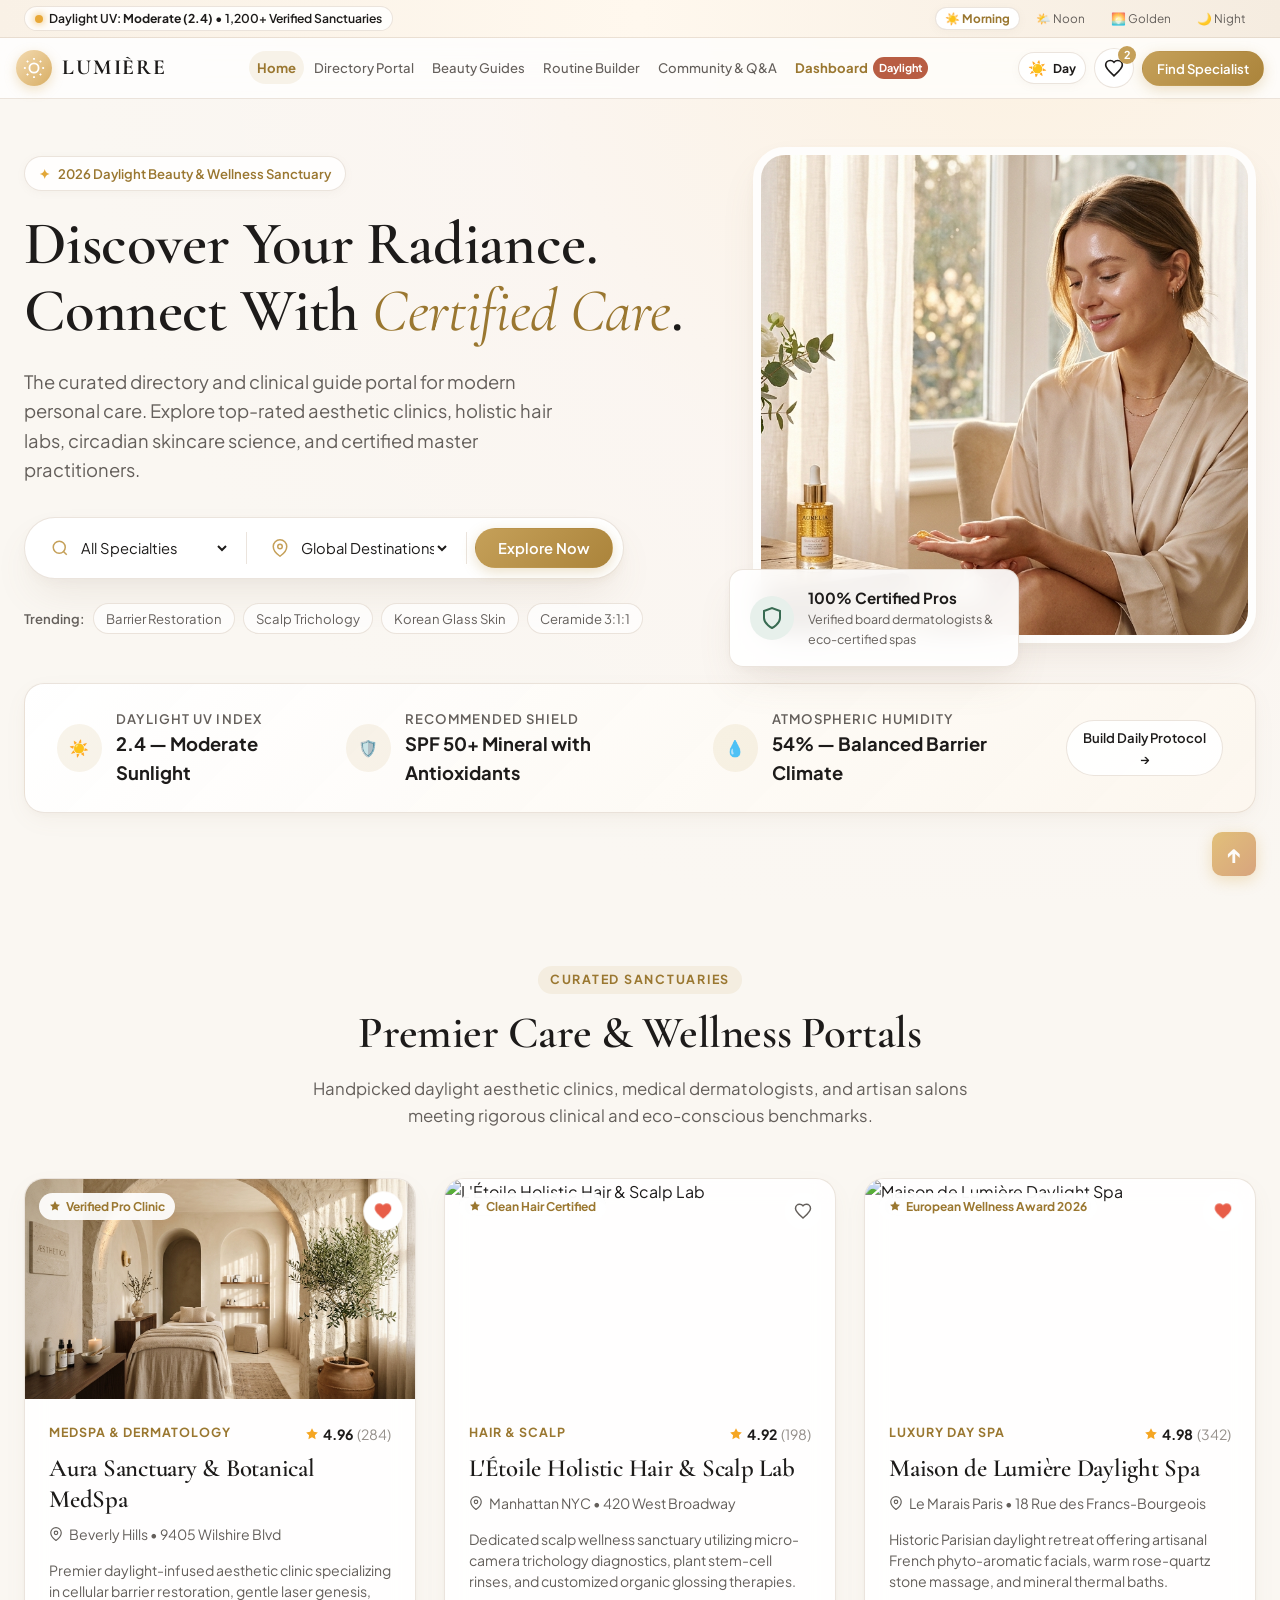
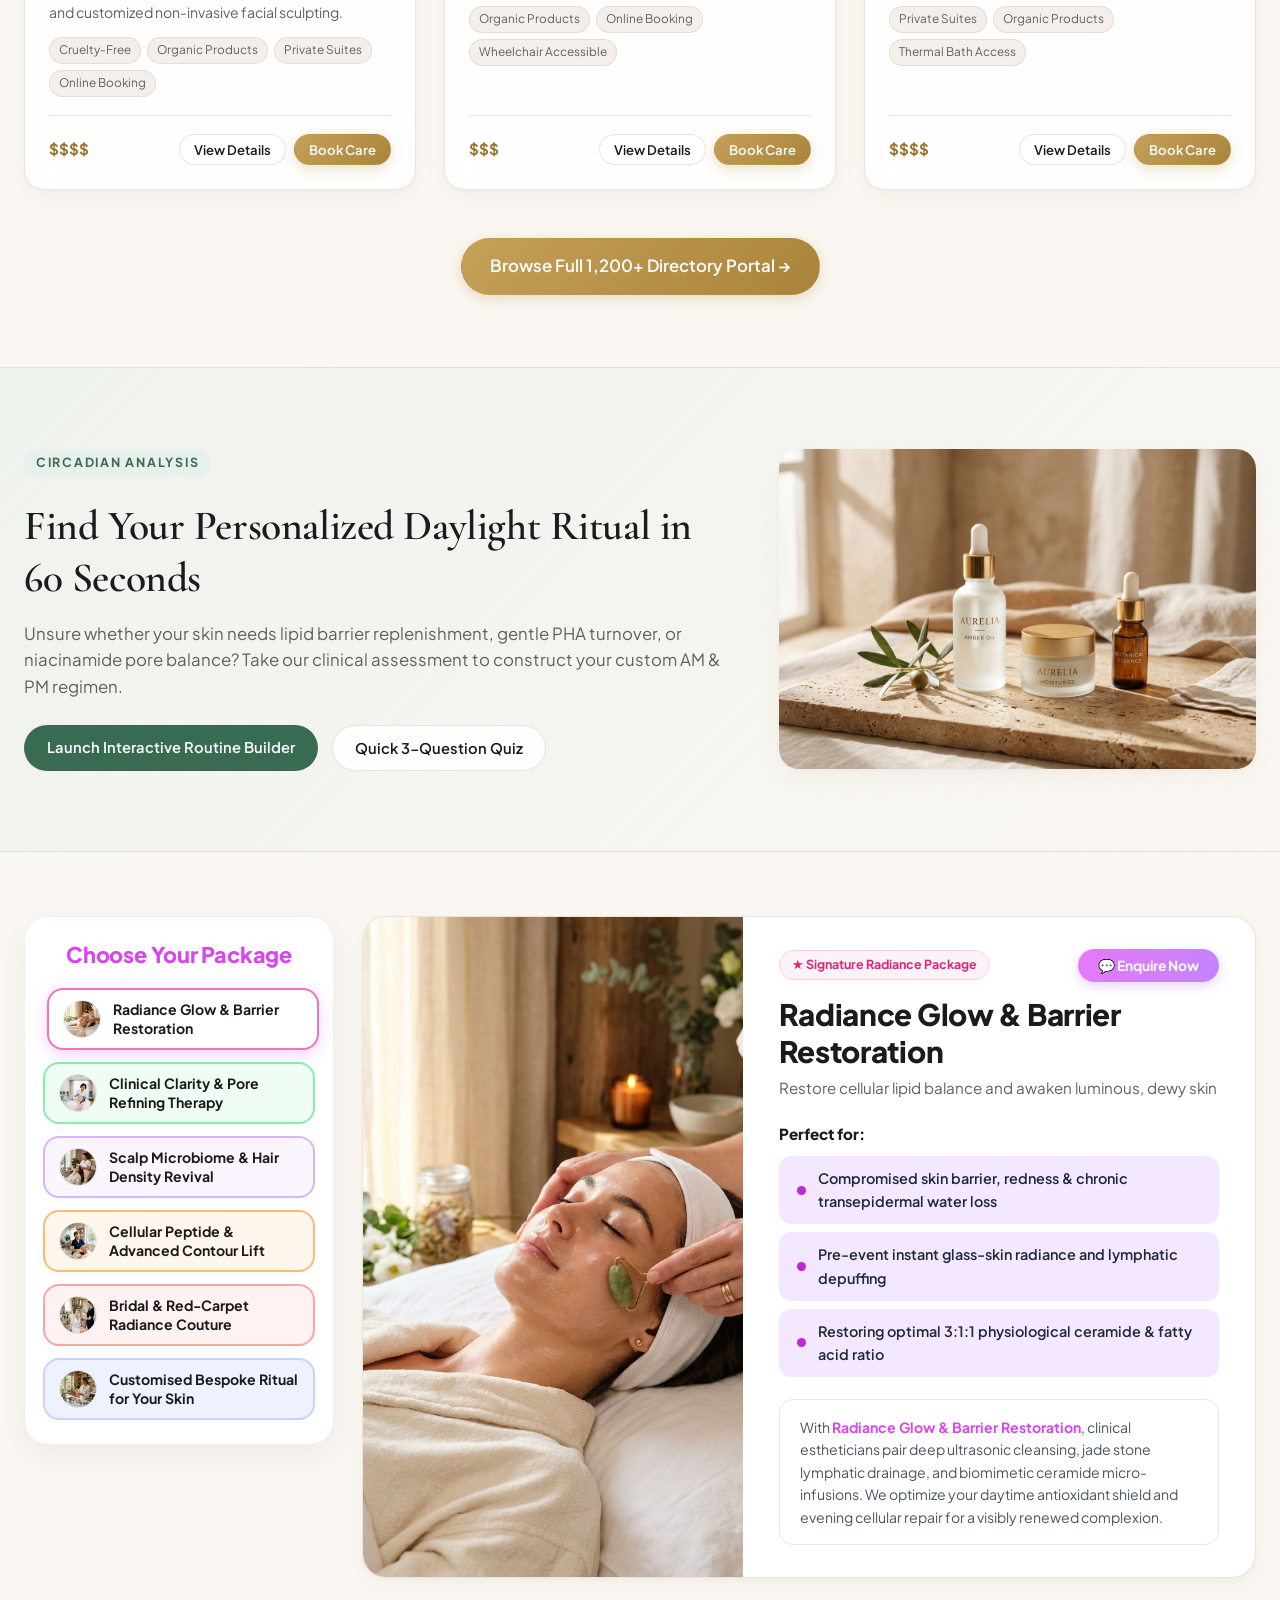
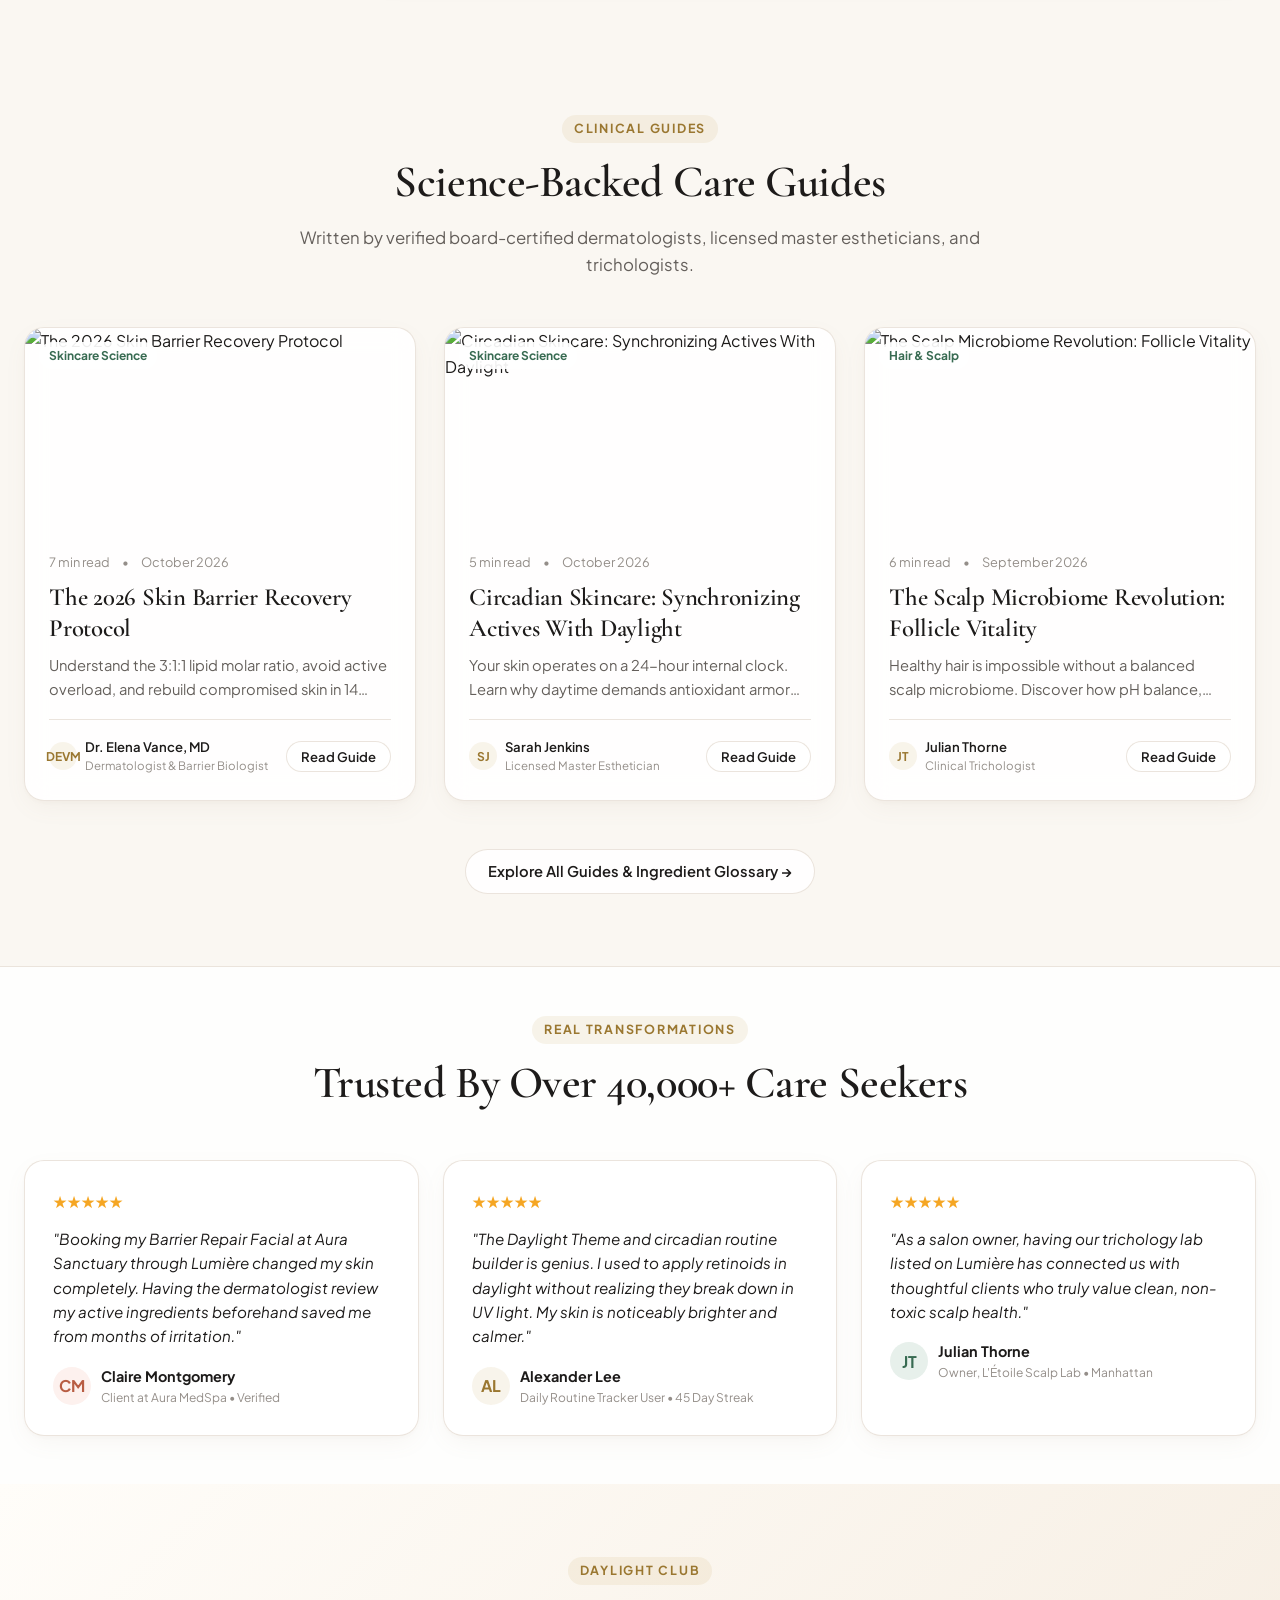
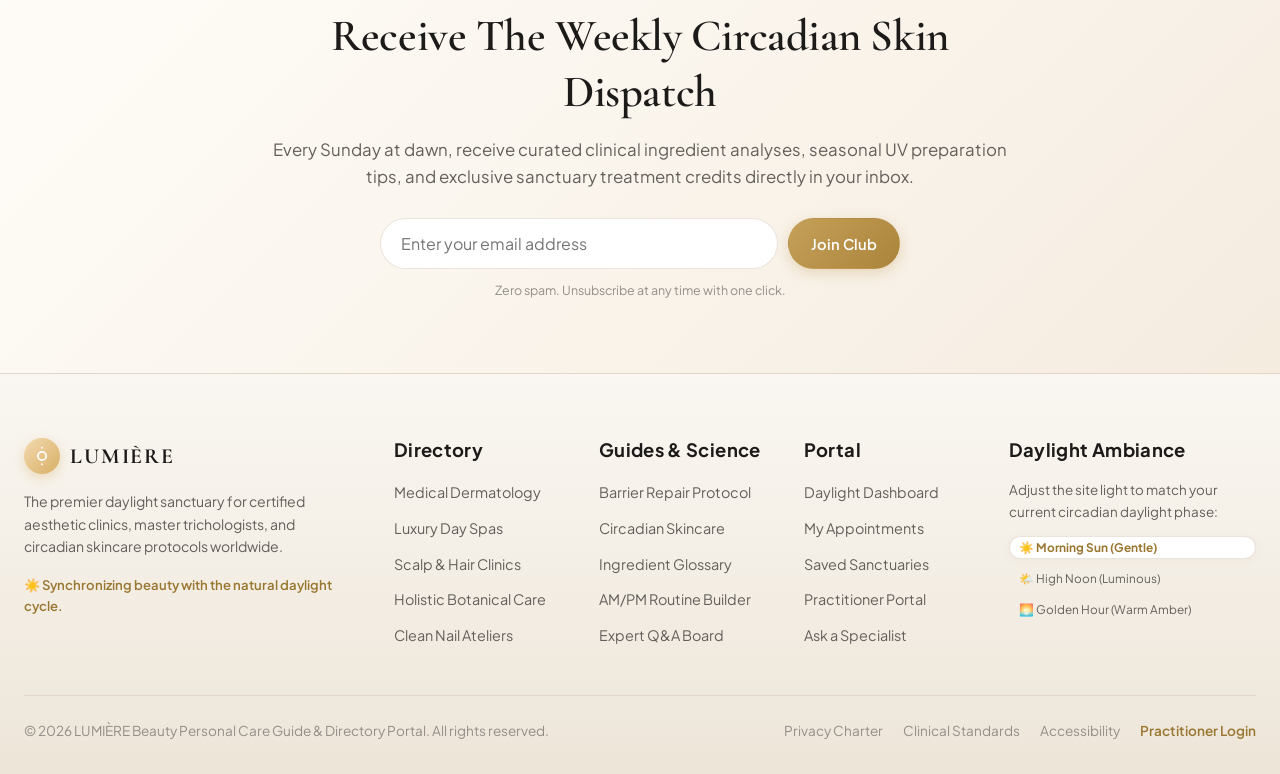
==== commit 535d5d17: "Fix mobile responsive layout, prevent horizontal overflow and add mobile navigation drawer" ====
--- a/index.html
+++ b/index.html
@@ -73,7 +73,18 @@
           <span class="count-pill bookmark-count-badge">2</span>
         </a>
         <a href="directory.html" class="btn btn-primary btn-sm">Find Specialist</a>
-      </div>
+        <button class="mobile-menu-btn" id="mobile-menu-btn" aria-label="Open Navigation Menu">☰</button>
+      </div>
+    </div>
+
+    <!-- Mobile Navigation Drawer -->
+    <div class="mobile-nav-drawer" id="mobile-nav-drawer">
+      <a href="index.html" class="mobile-nav-link active">Home</a>
+      <a href="directory.html" class="mobile-nav-link">Directory Portal</a>
+      <a href="guides.html" class="mobile-nav-link">Beauty Guides</a>
+      <a href="routine-builder.html" class="mobile-nav-link">Routine Builder</a>
+      <a href="community.html" class="mobile-nav-link">Community & Q&A</a>
+      <a href="dashboard.html" class="mobile-nav-link" style="color: var(--gold-dark); font-weight: 700;">Daylight Dashboard</a>
     </div>
   </header>
 
@@ -209,10 +220,10 @@
   <!-- Section 3: Interactive Skin & Hair Assessment Banner -->
   <section class="section-tight" style="background: linear-gradient(135deg, rgba(231, 240, 235, 0.6) 0%, rgba(250, 247, 242, 0.8) 100%); border-top: 1px solid var(--border-light); border-bottom: 1px solid var(--border-light);">
     <div class="container">
-      <div style="display: grid; grid-template-columns: 1.2fr 0.8fr; gap: 40px; align-items: center; padding: 32px 0;">
+      <div class="assessment-banner-grid">
         <div>
           <span class="section-tag" style="background: var(--sage-light); color: var(--sage-primary);">Circadian Analysis</span>
-          <h2 style="font-size: 2.5rem; margin: 12px 0 16px 0;">Find Your Personalized Daylight Ritual in 60 Seconds</h2>
+          <h2 style="margin: 12px 0 16px 0;">Find Your Personalized Daylight Ritual in 60 Seconds</h2>
           <p style="color: var(--text-muted); font-size: 1.05rem; margin-bottom: 24px;">Unsure whether your skin needs lipid barrier replenishment, gentle PHA turnover, or niacinamide pore balance? Take our clinical assessment to construct your custom AM & PM regimen.</p>
           <div style="display: flex; gap: 14px; flex-wrap: wrap;">
             <a href="routine-builder.html" class="btn btn-sage">Launch Interactive Routine Builder</a>
@@ -277,7 +288,7 @@
         <h2 class="section-title">Trusted By Over 40,000+ Care Seekers</h2>
       </div>
 
-      <div style="display: grid; grid-template-columns: repeat(3, 1fr); gap: 24px;">
+      <div class="testimonial-grid">
         <div class="card" style="padding: 28px;">
           <div style="color: #F5A623; margin-bottom: 12px;">★★★★★</div>
           <p style="font-size: 0.95rem; color: var(--text-main); font-style: italic; margin-bottom: 16px;">
@@ -534,7 +545,7 @@
             <select id="booking-specialist-select" required></select>
           </div>
 
-          <div style="display: grid; grid-template-columns: 1fr 1fr; gap: 16px;">
+          <div class="form-row-grid">
             <div class="form-group">
               <label for="booking-date">Preferred Date</label>
               <input type="date" id="booking-date" value="2026-10-26" required>
@@ -585,7 +596,7 @@
             <label for="enquiry-name">Your Full Name</label>
             <input type="text" id="enquiry-name" placeholder="e.g. Priya Sharma" required>
           </div>
-          <div style="display: grid; grid-template-columns: 1fr 1fr; gap: 16px;">
+          <div class="form-row-grid">
             <div class="form-group">
               <label for="enquiry-phone">Phone / WhatsApp Number</label>
               <input type="tel" id="enquiry-phone" placeholder="+1 (555) 019-2831" required>
--- a/css/style.css
+++ b/css/style.css
@@ -139,6 +139,9 @@
 html {
   scroll-behavior: smooth;
   font-size: 16px;
+  overflow-x: hidden;
+  max-width: 100%;
+  width: 100%;
 }
 
 body {
@@ -154,6 +157,9 @@
   display: flex;
   flex-direction: column;
   overflow-x: hidden;
+  max-width: 100%;
+  width: 100%;
+  position: relative;
   transition: background-color 0.4s ease, color 0.4s ease;
 }
 
@@ -163,6 +169,20 @@
   line-height: 1.25;
   color: var(--text-main);
   letter-spacing: -0.01em;
+  word-wrap: break-word;
+  overflow-wrap: break-word;
+}
+
+h1 {
+  font-size: clamp(2rem, 5vw, 3.4rem);
+}
+
+h2 {
+  font-size: clamp(1.6rem, 4vw, 2.6rem);
+}
+
+h3 {
+  font-size: clamp(1.3rem, 3vw, 2rem);
 }
 
 a {
@@ -1858,7 +1878,107 @@
   gap: 16px;
 }
 
-/* Responsive Straight Line Navigation */
+/* ==========================================================================
+   Responsive Grids & Layout Utilities
+   ========================================================================== */
+.circadian-timeline-grid {
+  display: grid;
+  grid-template-columns: repeat(3, 1fr);
+  gap: 24px;
+}
+
+.testimonial-grid {
+  display: grid;
+  grid-template-columns: repeat(3, 1fr);
+  gap: 24px;
+}
+
+.assessment-banner-grid {
+  display: grid;
+  grid-template-columns: 1.2fr 0.8fr;
+  gap: 40px;
+  align-items: center;
+  padding: 32px 0;
+}
+
+.form-row-grid {
+  display: grid;
+  grid-template-columns: 1fr 1fr;
+  gap: 16px;
+}
+
+.dashboard-two-col {
+  display: grid;
+  grid-template-columns: 1.2fr 0.8fr;
+  gap: 32px;
+}
+
+.directory-map-grid {
+  display: grid;
+  grid-template-columns: 1fr 1.5fr;
+  gap: 24px;
+}
+
+/* Mobile Navigation Drawer */
+.mobile-menu-btn {
+  display: none;
+  background: var(--bg-card);
+  border: 1px solid var(--border-light);
+  border-radius: var(--radius-sm);
+  width: 36px;
+  height: 36px;
+  align-items: center;
+  justify-content: center;
+  cursor: pointer;
+  font-size: 1.25rem;
+  color: var(--text-main);
+  transition: var(--transition);
+  padding: 0;
+  flex-shrink: 0;
+}
+
+.mobile-menu-btn:hover {
+  border-color: var(--gold-primary);
+  background: var(--bg-card-solid);
+}
+
+.mobile-nav-drawer {
+  display: none;
+  background: var(--bg-card-solid);
+  border-bottom: 2px solid var(--gold-light);
+  padding: 16px 20px;
+  flex-direction: column;
+  gap: 10px;
+  box-shadow: var(--shadow-md);
+  position: relative;
+  z-index: 99;
+}
+
+.mobile-nav-drawer.open {
+  display: flex;
+}
+
+.mobile-nav-link {
+  padding: 10px 14px;
+  font-size: 0.95rem;
+  font-weight: 600;
+  color: var(--text-main);
+  border-radius: var(--radius-sm);
+  text-decoration: none;
+  display: flex;
+  align-items: center;
+  justify-content: space-between;
+  transition: var(--transition);
+}
+
+.mobile-nav-link:hover, .mobile-nav-link.active {
+  background: var(--gold-soft);
+  color: var(--gold-dark);
+}
+
+/* ==========================================================================
+   Comprehensive Media Queries (Strict Prevention of Horizontal Overflow)
+   ========================================================================== */
 @media (max-width: 1320px) {
   .header-inner { padding: 10px 16px; gap: 8px; }
   .brand-text .title { font-size: 1.35rem; }
@@ -1873,13 +1993,70 @@
   .nav-link { padding: 5px 6px; font-size: 0.78rem; }
   .brand-logo { font-size: 1.25rem; }
   .brand-icon { width: 30px; height: 30px; }
+  .footer-grid { grid-template-columns: repeat(3, 1fr); gap: 32px; }
 }
 
 @media (max-width: 860px) {
   .main-nav { display: none; }
-  .top-daylight-bar { padding: 0 12px; font-size: 0.74rem; }
+  .mobile-menu-btn { display: inline-flex; }
+  .top-daylight-bar { padding: 0 10px; font-size: 0.74rem; justify-content: center; }
   .daylight-info-group { display: none; }
-  .daylight-mode-switcher { margin-left: auto; }
+  .daylight-mode-switcher { margin: 0 auto; gap: 4px; }
+  .header-inner { padding: 8px 14px; gap: 6px; }
+  
+  .circadian-timeline-grid { grid-template-columns: 1fr; gap: 16px; }
+  .testimonial-grid { grid-template-columns: 1fr; gap: 16px; }
+  .assessment-banner-grid { grid-template-columns: 1fr; gap: 24px; padding: 16px 0; text-align: center; }
+  .hero-grid { grid-template-columns: 1fr; gap: 32px; }
+  .daylight-forecast-banner { flex-direction: column; align-items: stretch; padding: 20px; gap: 16px; }
+  .community-layout { grid-template-columns: 1fr; gap: 24px; }
+  .dashboard-two-col { grid-template-columns: 1fr; gap: 24px; }
+  .dashboard-main-grid { grid-template-columns: 1fr; gap: 24px; }
+  .directory-map-grid { grid-template-columns: 1fr; gap: 20px; }
+
+  /* Scale down large headings on mobile so words never overflow */
+  h1, [style*="font-size: 3."], [style*="font-size: 2.8"] {
+    font-size: 2.1rem !important;
+    line-height: 1.2 !important;
+  }
+  h2, [style*="font-size: 2.6"], [style*="font-size: 2.5"], [style*="font-size: 2.2"] {
+    font-size: 1.65rem !important;
+    line-height: 1.25 !important;
+  }
+}
+
+@media (max-width: 768px) {
+  .footer-grid { grid-template-columns: 1fr 1fr; gap: 28px; }
+  .dashboard-stats-grid { grid-template-columns: repeat(2, 1fr); }
+  .form-row-grid { grid-template-columns: 1fr; gap: 12px; }
+}
+
+@media (max-width: 600px) {
+  .wizard-step-node { padding: 0 4px; }
+  .step-circle { width: 34px; height: 34px; font-size: 0.85rem; }
+  .step-node-label { font-size: 0.68rem; text-align: center; }
+  .option-cards-grid { grid-template-columns: 1fr; }
+  .routine-tabs { flex-direction: column; }
+  .filter-category-pills { overflow-x: auto; padding-bottom: 6px; }
+}
+
+@media (max-width: 520px) {
+  .footer-grid { grid-template-columns: 1fr; gap: 24px; }
+  .footer-bottom { flex-direction: column; text-align: center; gap: 12px; }
+  .dashboard-stats-grid { grid-template-columns: 1fr; }
+  .brand-text .title { font-size: 1.2rem; }
+  .brand-icon { width: 28px; height: 28px; }
+  .day-night-toggle-btn span:not(.toggle-icon) { display: none; }
+  .day-night-toggle-btn { padding: 6px 10px; }
+  .header-actions .btn-sm { padding: 5px 10px; font-size: 0.76rem; }
+  .btn-icon { width: 34px; height: 34px; }
+  
+  h1, [style*="font-size: 3."], [style*="font-size: 2.8"] {
+    font-size: 1.8rem !important;
+  }
+  h2, [style*="font-size: 2.6"], [style*="font-size: 2.5"], [style*="font-size: 2.2"] {
+    font-size: 1.45rem !important;
+  }
 }
 
 /* ==========================================================================
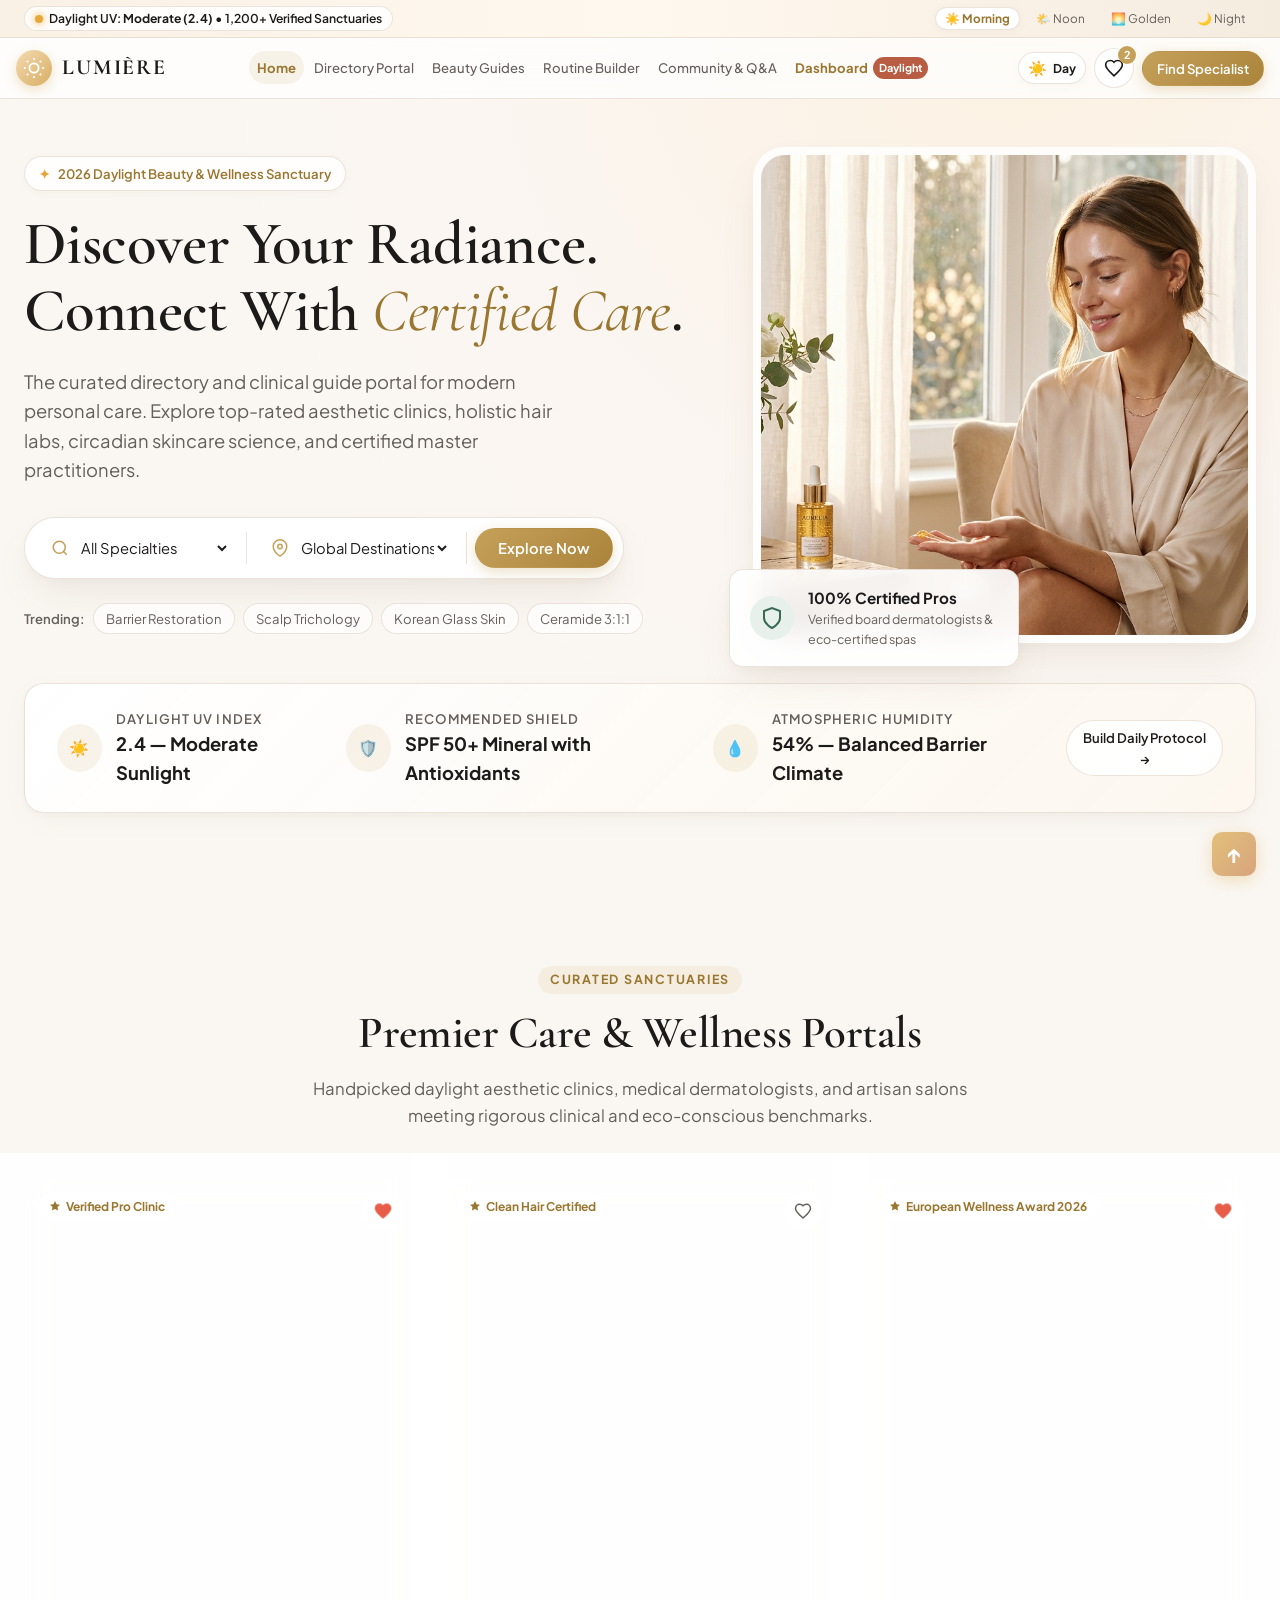
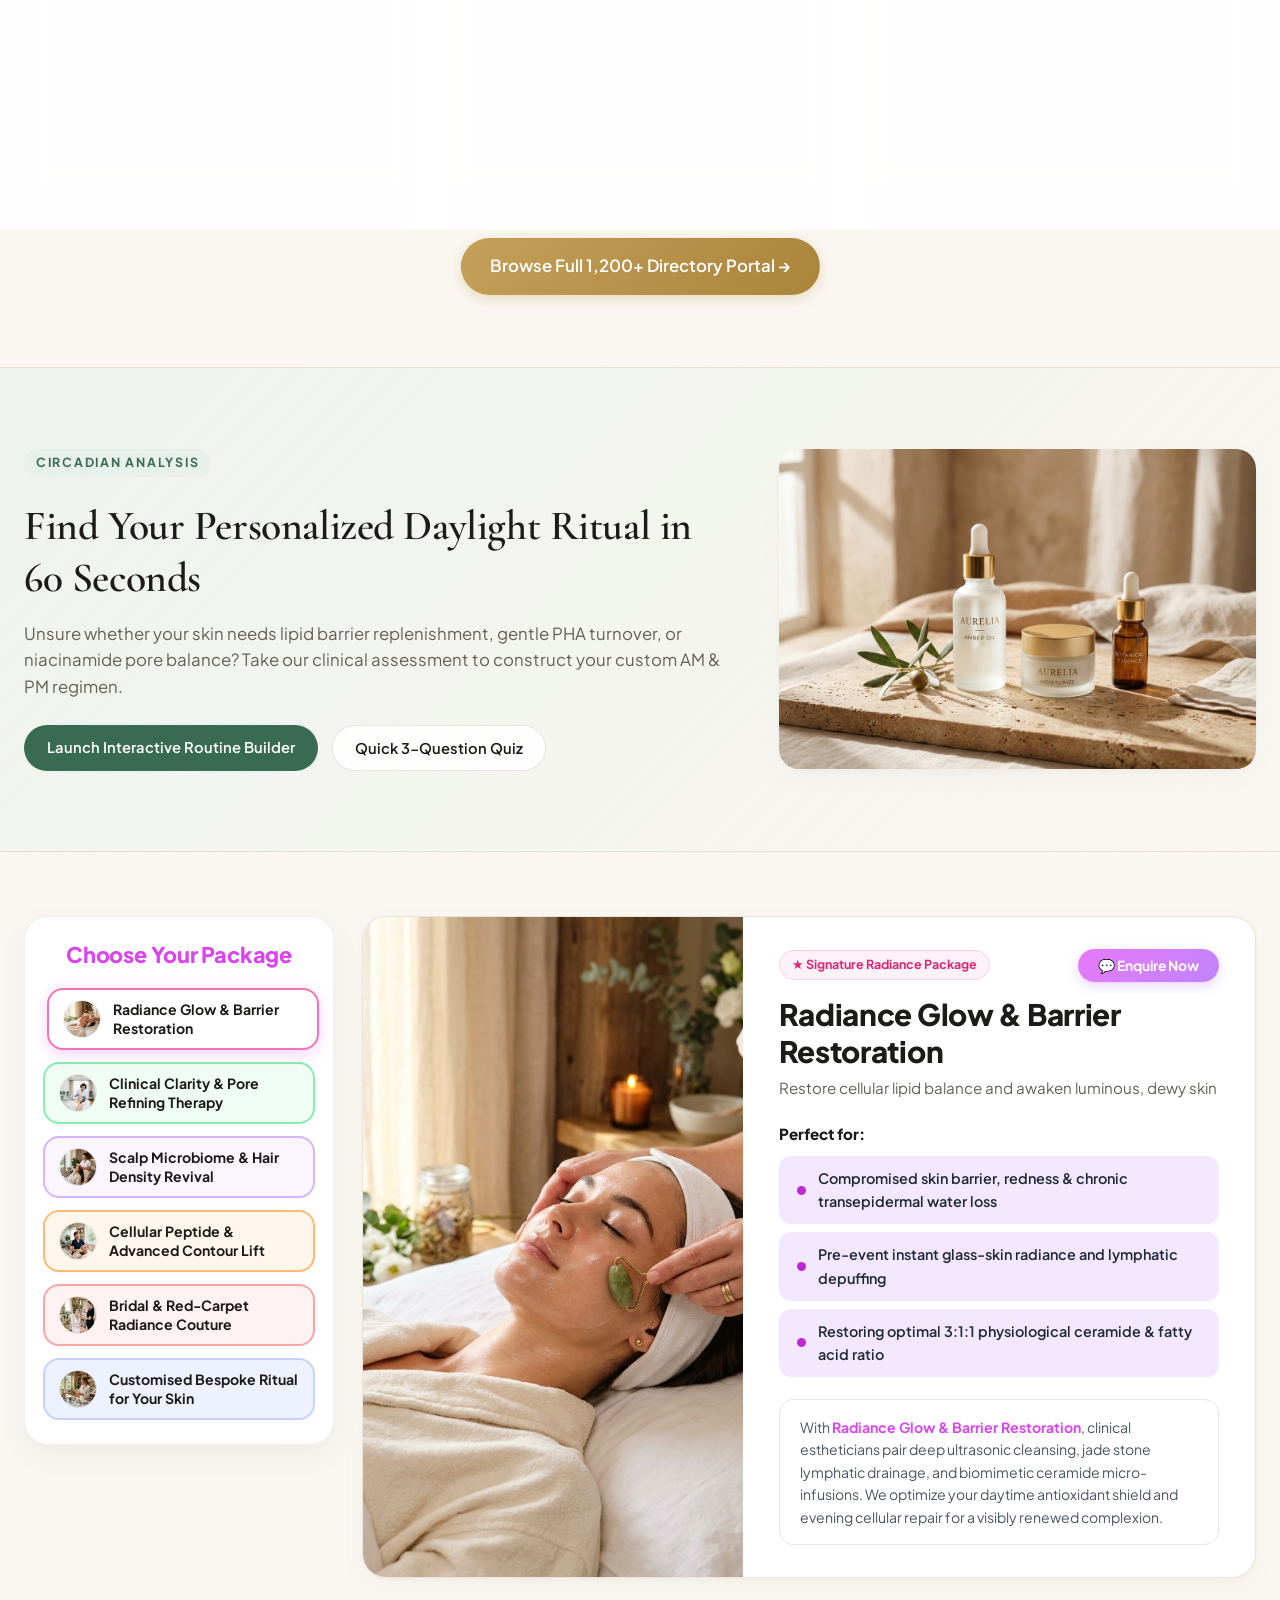
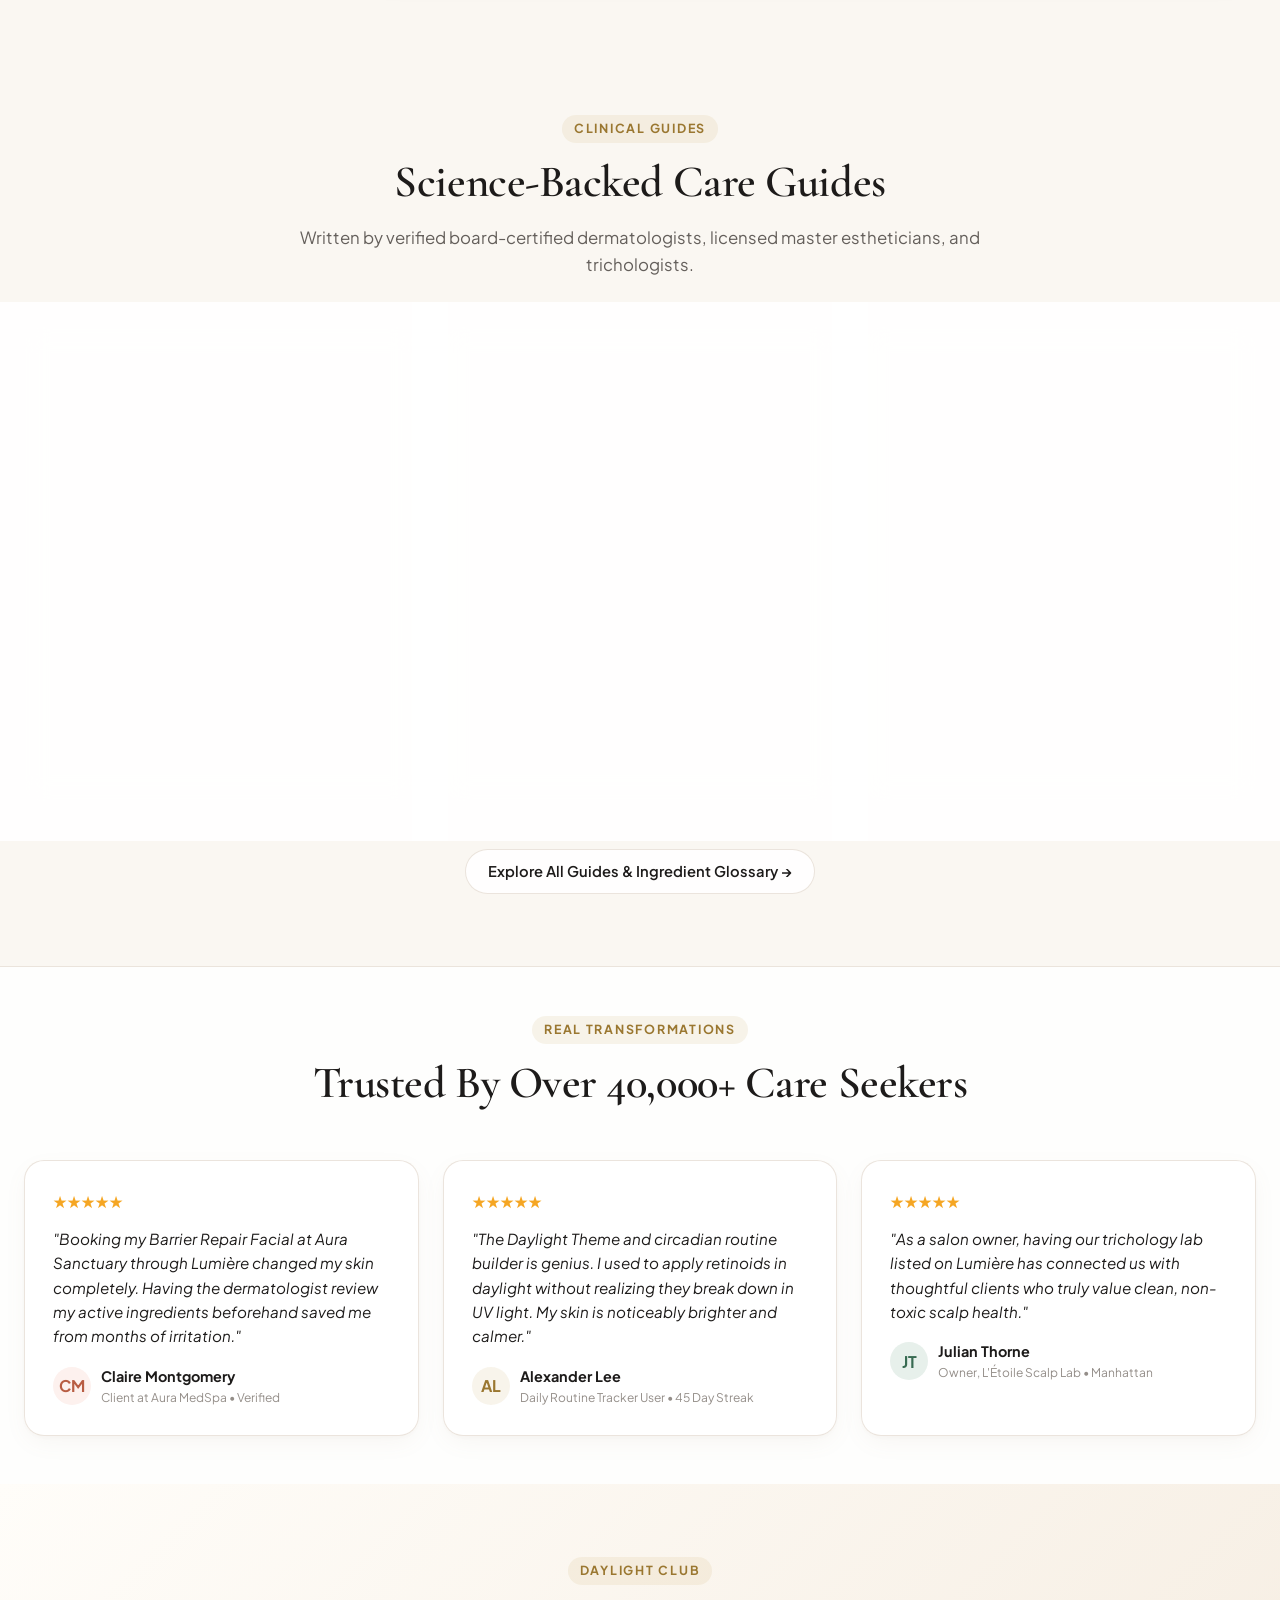
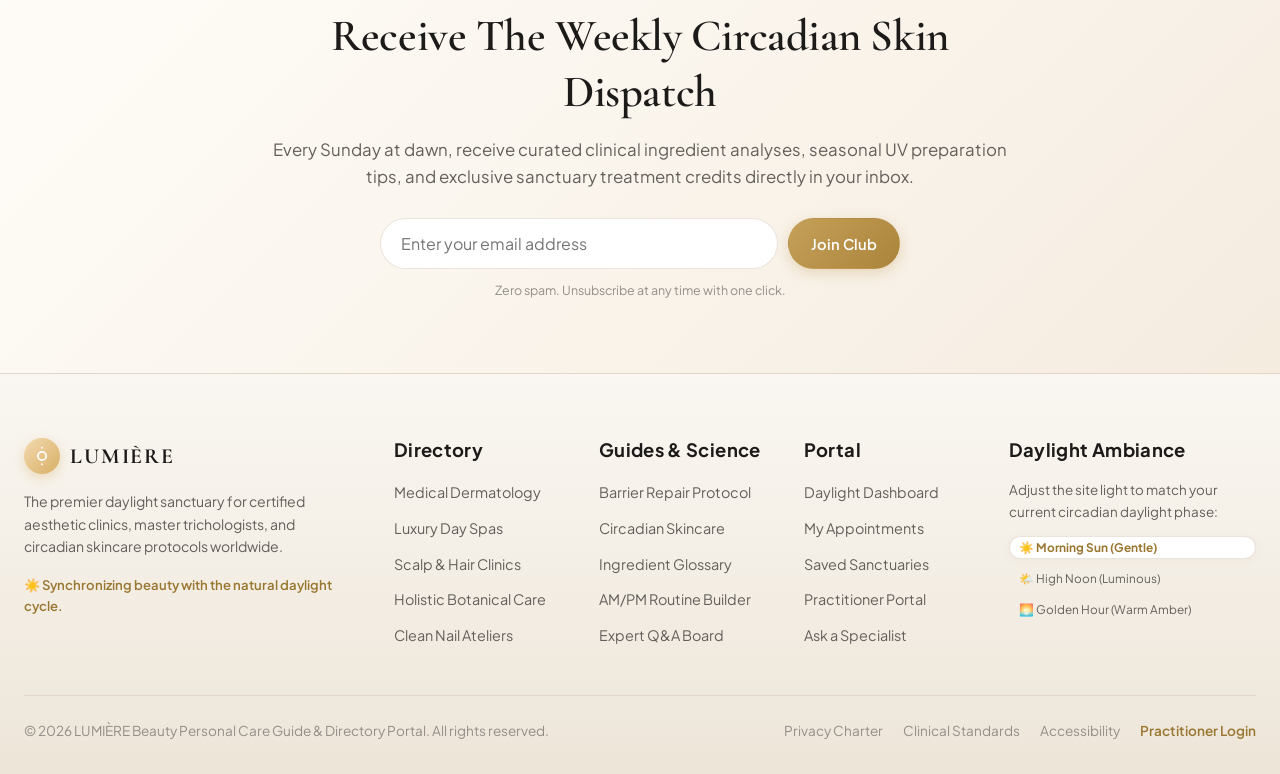
==== commit bf92a57a: "Keep Day/Night, Saved sanctuaries, and action button inside hamburger drawer on tablet <=1024px" ====
--- a/index.html
+++ b/index.html
@@ -79,12 +79,29 @@
 
     <!-- Mobile Navigation Drawer -->
     <div class="mobile-nav-drawer" id="mobile-nav-drawer">
-      <a href="index.html" class="mobile-nav-link active">Home</a>
-      <a href="directory.html" class="mobile-nav-link">Directory Portal</a>
-      <a href="guides.html" class="mobile-nav-link">Beauty Guides</a>
-      <a href="routine-builder.html" class="mobile-nav-link">Routine Builder</a>
-      <a href="community.html" class="mobile-nav-link">Community & Q&A</a>
-      <a href="dashboard.html" class="mobile-nav-link" style="color: var(--gold-dark); font-weight: 700;">Daylight Dashboard</a>
+      <div class="mobile-nav-links">
+        <a href="index.html" class="mobile-nav-link active">Home</a>
+        <a href="directory.html" class="mobile-nav-link">Directory Portal</a>
+        <a href="guides.html" class="mobile-nav-link">Beauty Guides</a>
+        <a href="routine-builder.html" class="mobile-nav-link">Routine Builder</a>
+        <a href="community.html" class="mobile-nav-link">Community & Q&A</a>
+        <a href="dashboard.html" class="mobile-nav-link" style="color: var(--gold-dark); font-weight: 700;">Daylight Dashboard</a>
+      </div>
+      <div class="mobile-drawer-actions">
+        <div class="mobile-drawer-tools-row">
+          <button class="day-night-toggle-btn" aria-label="Toggle Day / Night Mode">
+            <span class="toggle-icon">☀️</span>
+            <span>Day</span>
+          </button>
+          <a href="dashboard.html" class="mobile-saved-pill" title="Saved Sanctuaries">
+            <svg width="18" height="18" fill="none" stroke="currentColor" stroke-width="2" viewBox="0 0 24 24">
+              <path d="M12 21.35l-1.45-1.32C5.4 15.36 2 12.28 2 8.5 2 5.42 4.42 3 7.5 3c1.74 0 3.41.81 4.5 2.09C13.09 3.81 14.76 3 16.5 3 19.58 3 22 5.42 22 8.5c0 3.78-3.4 6.86-8.55 11.54L12 21.35z"/>
+            </svg>
+            <span>Saved (<strong class="bookmark-count-badge">2</strong>)</span>
+          </a>
+        </div>
+        <a href="routine-builder.html" class="btn btn-primary mobile-drawer-cta">Build Routine &rarr;</a>
+      </div>
     </div>
   </header>
 
--- a/css/style.css
+++ b/css/style.css
@@ -1946,16 +1946,31 @@
   display: none;
   background: var(--bg-card-solid);
   border-bottom: 2px solid var(--gold-light);
-  padding: 16px 20px;
+  padding: 18px 22px;
   flex-direction: column;
-  gap: 10px;
-  box-shadow: var(--shadow-md);
-  position: relative;
+  gap: 16px;
+  box-shadow: 0 12px 30px rgba(0, 0, 0, 0.12);
+  position: absolute;
+  top: 100%;
+  left: 0;
+  right: 0;
   z-index: 99;
 }
 
+[data-theme="night"] .mobile-nav-drawer {
+  background: #15151D;
+  border-bottom-color: rgba(229, 184, 105, 0.35);
+  box-shadow: 0 16px 36px rgba(0, 0, 0, 0.7);
+}
+
 .mobile-nav-drawer.open {
   display: flex;
+}
+
+.mobile-nav-links {
+  display: flex;
+  flex-direction: column;
+  gap: 6px;
 }
 
 .mobile-nav-link {
@@ -1976,8 +1991,79 @@
   color: var(--gold-dark);
 }
 
+.mobile-drawer-actions {
+  border-top: 1px solid var(--border-light);
+  padding-top: 16px;
+  display: flex;
+  flex-direction: column;
+  gap: 12px;
+}
+
+.mobile-drawer-tools-row {
+  display: flex;
+  align-items: center;
+  justify-content: space-between;
+  gap: 10px;
+}
+
+.mobile-drawer-actions .day-night-toggle-btn {
+  padding: 7px 14px;
+  font-size: 0.84rem;
+  display: inline-flex !important;
+}
+
+.mobile-drawer-actions .day-night-toggle-btn span:not(.toggle-icon) {
+  display: inline !important;
+}
+
+.mobile-saved-pill {
+  display: inline-flex;
+  align-items: center;
+  gap: 8px;
+  background: var(--bg-card);
+  border: 1px solid var(--border-light);
+  border-radius: var(--radius-full);
+  padding: 7px 14px;
+  font-size: 0.84rem;
+  font-weight: 600;
+  color: var(--text-main);
+  transition: var(--transition);
+  text-decoration: none;
+}
+
+.mobile-saved-pill:hover {
+  border-color: var(--gold-primary);
+  color: var(--gold-dark);
+}
+
+[data-theme="night"] .mobile-saved-pill {
+  background: #1C1C26;
+  border-color: rgba(229, 184, 105, 0.25);
+  color: #F8F6F0;
+}
+
+[data-theme="night"] .mobile-saved-pill:hover {
+  border-color: var(--gold-primary);
+  color: var(--gold-light);
+}
+
+[data-theme="night"] .mobile-drawer-actions .day-night-toggle-btn {
+  background: #1C1C26;
+  border-color: rgba(229, 184, 105, 0.25);
+  color: #F8F6F0;
+}
+
+.mobile-drawer-cta {
+  width: 100%;
+  text-align: center;
+  padding: 12px 20px;
+  font-size: 0.94rem;
+  font-weight: 700;
+  border-radius: var(--radius-full);
+}
+
 /* ==========================================================================
-   Comprehensive Media Queries (Strict Prevention of Horizontal Overflow)
+   Comprehensive Media Queries (1024px Tablet & Mobile Breakpoints)
    ========================================================================== */
 @media (max-width: 1320px) {
   .header-inner { padding: 10px 16px; gap: 8px; }
@@ -1988,21 +2074,31 @@
   .day-night-toggle-btn { padding: 5px 9px; font-size: 0.76rem; }
 }
 
-@media (max-width: 1080px) {
-  .nav-badge { display: none; }
-  .nav-link { padding: 5px 6px; font-size: 0.78rem; }
-  .brand-logo { font-size: 1.25rem; }
-  .brand-icon { width: 30px; height: 30px; }
-  .footer-grid { grid-template-columns: repeat(3, 1fr); gap: 32px; }
-}
-
-@media (max-width: 860px) {
-  .main-nav { display: none; }
-  .mobile-menu-btn { display: inline-flex; }
-  .top-daylight-bar { padding: 0 10px; font-size: 0.74rem; justify-content: center; }
-  .daylight-info-group { display: none; }
-  .daylight-mode-switcher { margin: 0 auto; gap: 4px; }
-  .header-inner { padding: 8px 14px; gap: 6px; }
+/* Tablet & Mobile Breakpoint: 1024px and below - Actions Move Inside Hamburger */
+@media (max-width: 1024px) {
+  .main-nav { 
+    display: none !important; 
+  }
+  
+  /* Hide the 3 desktop buttons (Day/Night, Saved heart, Build Routine) in the header */
+  .header-actions > *:not(.mobile-menu-btn) { 
+    display: none !important; 
+  }
+  
+  /* Show the hamburger menu button in the header */
+  .mobile-menu-btn { 
+    display: inline-flex !important; 
+  }
+  
+  .header-inner { 
+    padding: 10px 18px; 
+    justify-content: space-between; 
+  }
+  
+  .footer-grid { 
+    grid-template-columns: repeat(3, 1fr); 
+    gap: 32px; 
+  }
   
   .circadian-timeline-grid { grid-template-columns: 1fr; gap: 16px; }
   .testimonial-grid { grid-template-columns: 1fr; gap: 16px; }
@@ -2014,7 +2110,7 @@
   .dashboard-main-grid { grid-template-columns: 1fr; gap: 24px; }
   .directory-map-grid { grid-template-columns: 1fr; gap: 20px; }
 
-  /* Scale down large headings on mobile so words never overflow */
+  /* Scale down large headings on tablet/mobile so words never overflow */
   h1, [style*="font-size: 3."], [style*="font-size: 2.8"] {
     font-size: 2.1rem !important;
     line-height: 1.2 !important;
@@ -2023,6 +2119,13 @@
     font-size: 1.65rem !important;
     line-height: 1.25 !important;
   }
+}
+
+@media (max-width: 860px) {
+  .top-daylight-bar { padding: 0 10px; font-size: 0.74rem; justify-content: center; }
+  .daylight-info-group { display: none; }
+  .daylight-mode-switcher { margin: 0 auto; gap: 4px; }
+  .header-inner { padding: 8px 14px; gap: 6px; }
 }
 
 @media (max-width: 768px) {
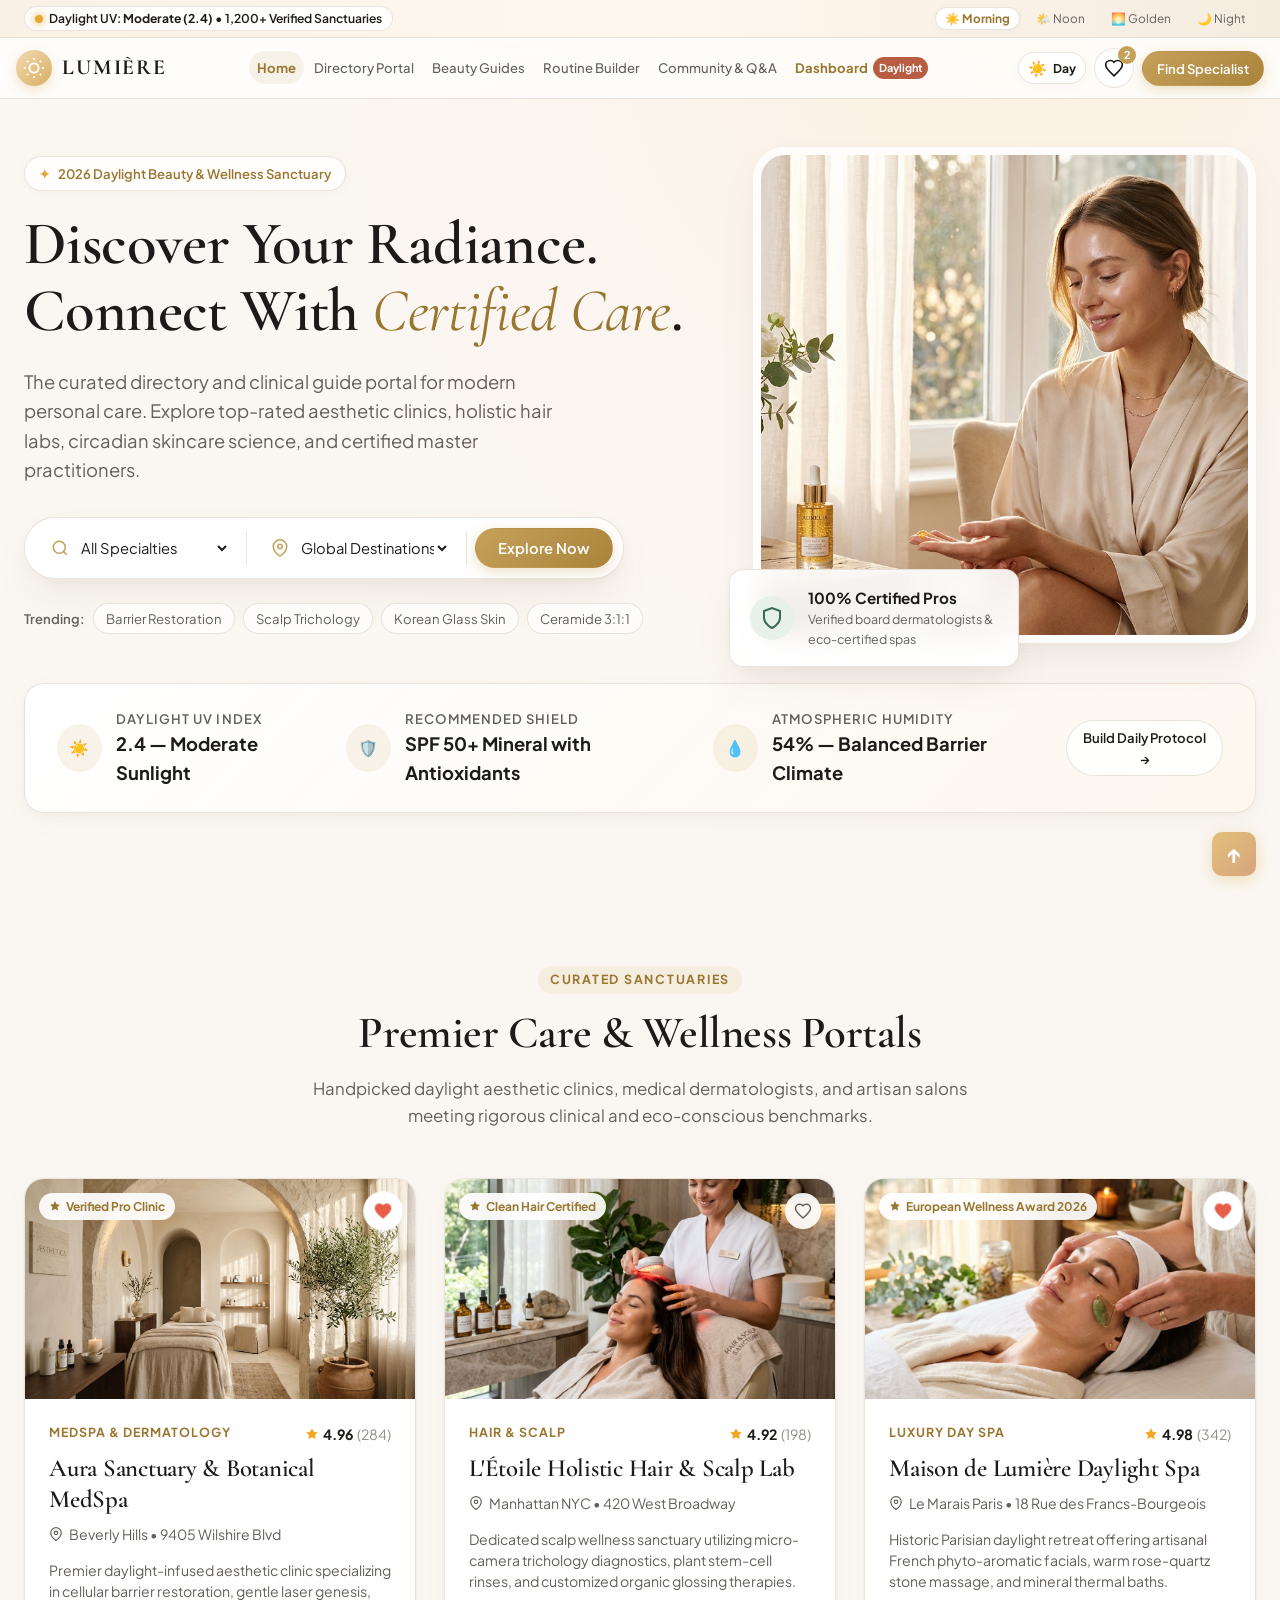
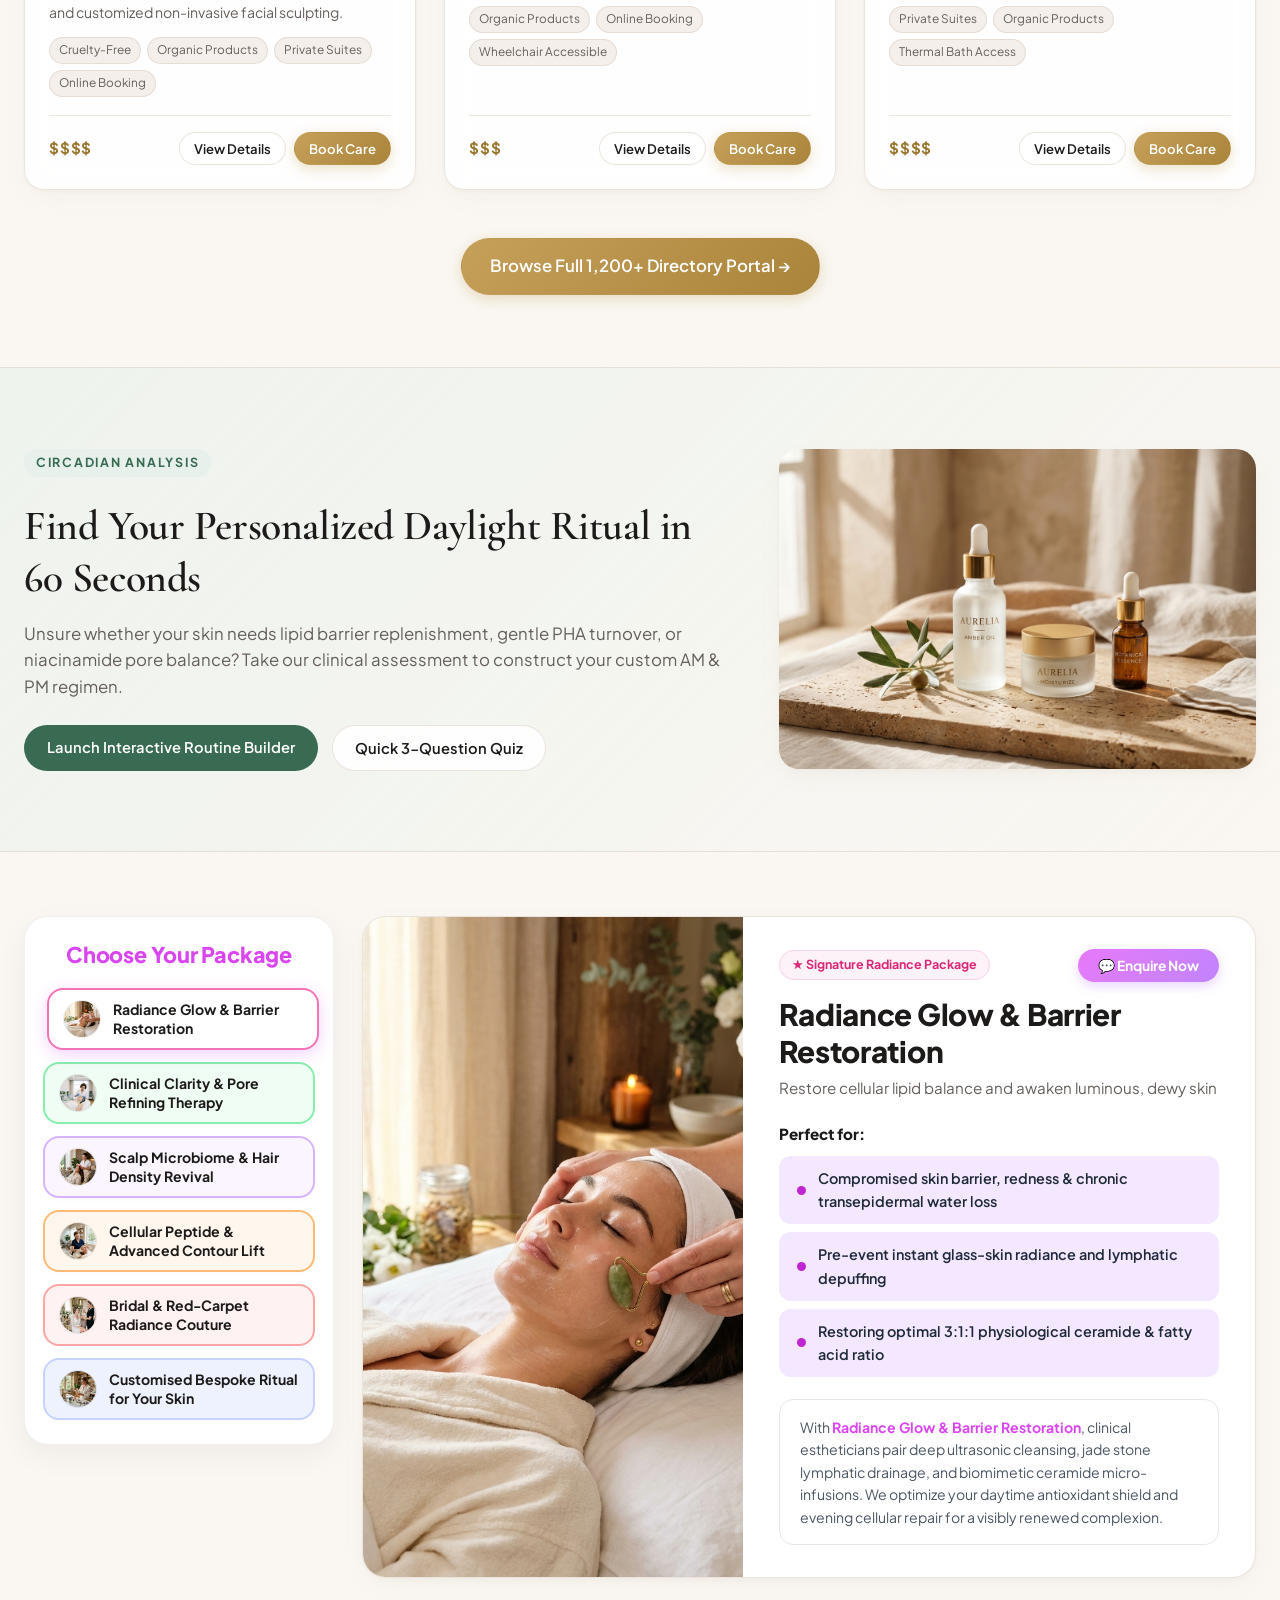
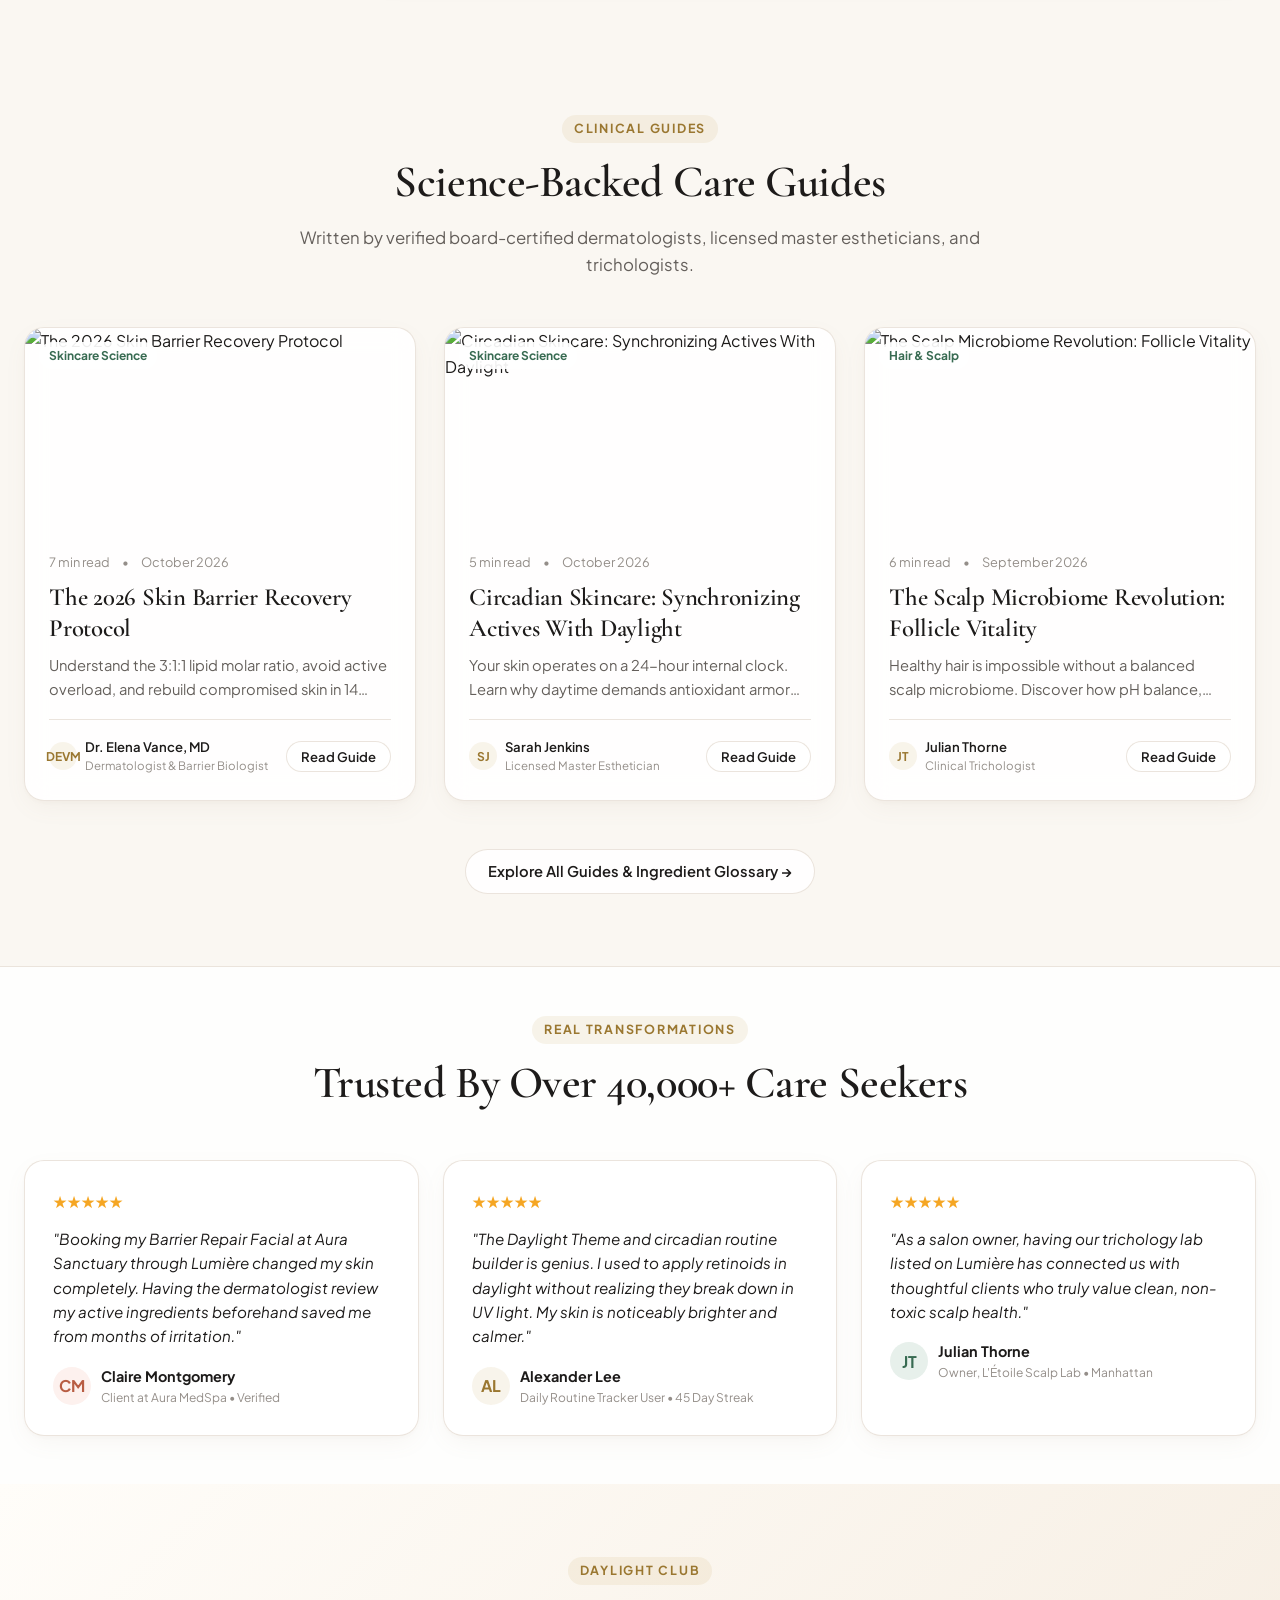
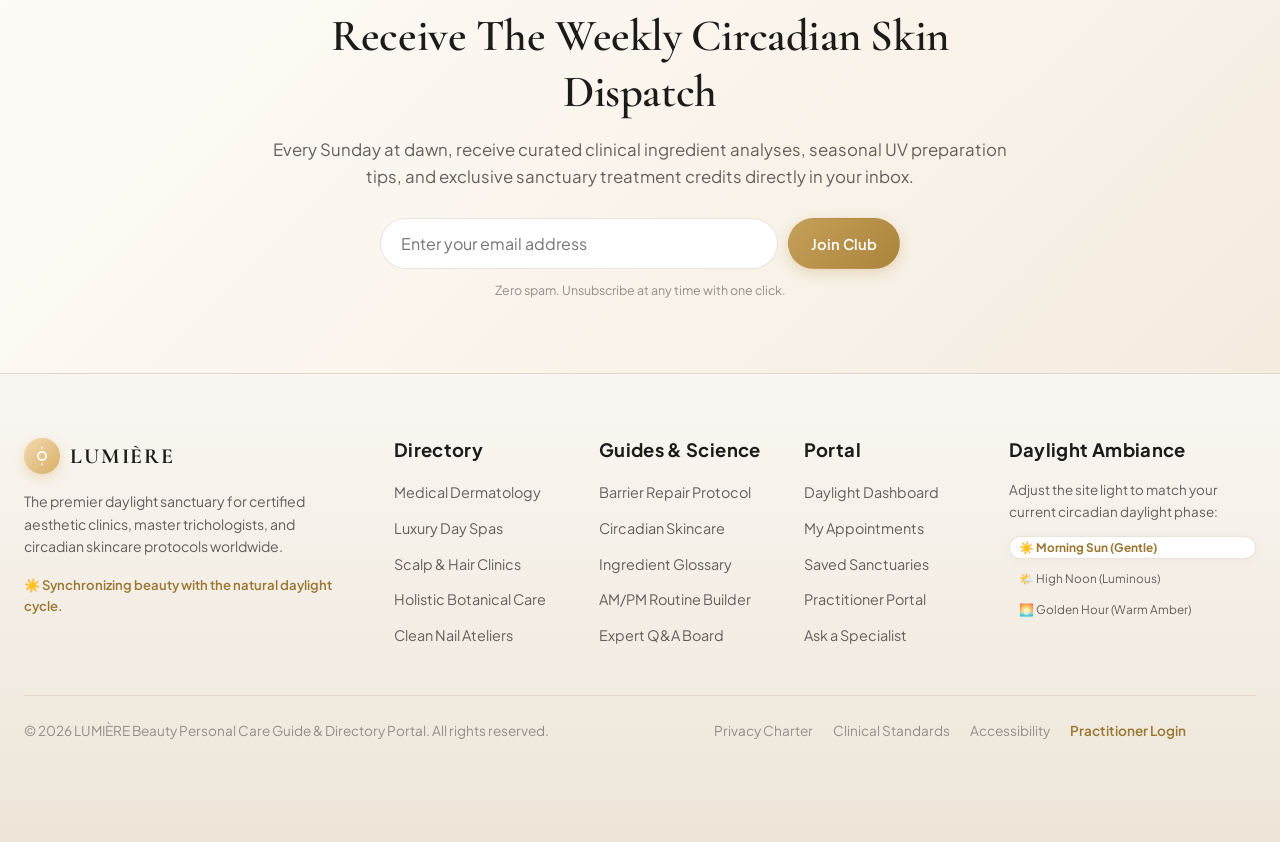
==== commit f47017c8: "Fix floating back-to-top button overlapping footer links by adding bottom safe clearance and respons" ====
--- a/index.html
+++ b/index.html
@@ -438,12 +438,12 @@
       </div>
 
       <div class="footer-bottom">
-        <div>&copy; 2026 LUMIÈRE Beauty Personal Care Guide & Directory Portal. All rights reserved.</div>
-        <div style="display: flex; gap: 20px;">
-          <a href="#" style="color: var(--text-subtle);">Privacy Charter</a>
-          <a href="#" style="color: var(--text-subtle);">Clinical Standards</a>
-          <a href="#" style="color: var(--text-subtle);">Accessibility</a>
-          <a href="dashboard.html" style="color: var(--gold-dark); font-weight: 600;">Practitioner Login</a>
+        <div class="footer-copyright">&copy; 2026 LUMIÈRE Beauty Personal Care Guide & Directory Portal. All rights reserved.</div>
+        <div class="footer-legal-links">
+          <a href="#">Privacy Charter</a>
+          <a href="#">Clinical Standards</a>
+          <a href="#">Accessibility</a>
+          <a href="dashboard.html" class="practitioner-login-link">Practitioner Login</a>
         </div>
       </div>
     </div>
--- a/css/style.css
+++ b/css/style.css
@@ -1026,17 +1026,34 @@
 
 .directory-card-footer {
   margin-top: auto;
-  padding-top: 18px;
+  padding-top: 16px;
   border-top: 1px solid var(--border-light);
   display: flex;
   align-items: center;
   justify-content: space-between;
+  gap: 12px;
+  flex-wrap: wrap;
 }
 
 .price-indicator {
   font-weight: 700;
   font-size: 0.95rem;
   color: var(--gold-dark);
+  letter-spacing: 0.05em;
+  white-space: nowrap;
+}
+
+.directory-card-actions {
+  display: flex;
+  align-items: center;
+  gap: 8px;
+  flex-wrap: wrap;
+}
+
+.directory-card-actions .btn {
+  padding: 7px 14px;
+  font-size: 0.82rem;
+  white-space: nowrap;
 }
 
 /* ==========================================================================
@@ -1829,7 +1846,7 @@
 .site-footer {
   background: linear-gradient(180deg, #FAF7F2 0%, #EDE5D8 100%);
   border-top: 1px solid var(--border-light);
-  padding: 64px 0 32px 0;
+  padding: 64px 0 100px 0;
   margin-top: auto;
 }
 
@@ -1876,6 +1893,29 @@
   color: var(--text-subtle);
   flex-wrap: wrap;
   gap: 16px;
+  padding-right: 70px;
+}
+
+.footer-legal-links {
+  display: flex;
+  align-items: center;
+  flex-wrap: wrap;
+  gap: 20px;
+}
+
+.footer-legal-links a {
+  color: var(--text-subtle);
+  transition: var(--transition);
+  text-decoration: none;
+}
+
+.footer-legal-links a:hover {
+  color: var(--gold-dark);
+}
+
+.practitioner-login-link {
+  color: var(--gold-dark) !important;
+  font-weight: 600;
 }
 
 /* ==========================================================================
@@ -2135,6 +2175,18 @@
 }
 
 @media (max-width: 600px) {
+  .container { padding: 0 16px; }
+  .directory-grid { grid-template-columns: 1fr !important; }
+  .guide-grid { grid-template-columns: 1fr !important; }
+  .package-showcase-grid { grid-template-columns: 1fr !important; }
+  .directory-card-content { padding: 18px 16px; }
+  .floating-back-to-top {
+    bottom: 16px;
+    right: 16px;
+    width: 38px;
+    height: 38px;
+    font-size: 1.1rem;
+  }
   .wizard-step-node { padding: 0 4px; }
   .step-circle { width: 34px; height: 34px; font-size: 0.85rem; }
   .step-node-label { font-size: 0.68rem; text-align: center; }
@@ -2144,8 +2196,43 @@
 }
 
 @media (max-width: 520px) {
+  .directory-card-footer {
+    display: flex;
+    flex-direction: column;
+    align-items: stretch;
+    gap: 12px;
+  }
+  .directory-card-footer .price-indicator {
+    align-self: flex-start;
+  }
+  .directory-card-actions {
+    width: 100%;
+    display: grid;
+    grid-template-columns: 1fr 1fr;
+    gap: 8px;
+  }
+  .directory-card-actions .btn {
+    width: 100%;
+    padding: 8px 6px;
+    font-size: 0.8rem;
+    text-align: center;
+    justify-content: center;
+    white-space: nowrap;
+  }
+  .site-footer { padding: 48px 0 110px 0 !important; }
   .footer-grid { grid-template-columns: 1fr; gap: 24px; }
-  .footer-bottom { flex-direction: column; text-align: center; gap: 12px; }
+  .footer-bottom { 
+    flex-direction: column; 
+    text-align: center; 
+    align-items: center; 
+    gap: 14px; 
+    padding-right: 0; 
+  }
+  .footer-legal-links { 
+    justify-content: center; 
+    gap: 10px 16px; 
+    font-size: 0.82rem; 
+  }
   .dashboard-stats-grid { grid-template-columns: 1fr; }
   .brand-text .title { font-size: 1.2rem; }
   .brand-icon { width: 28px; height: 28px; }
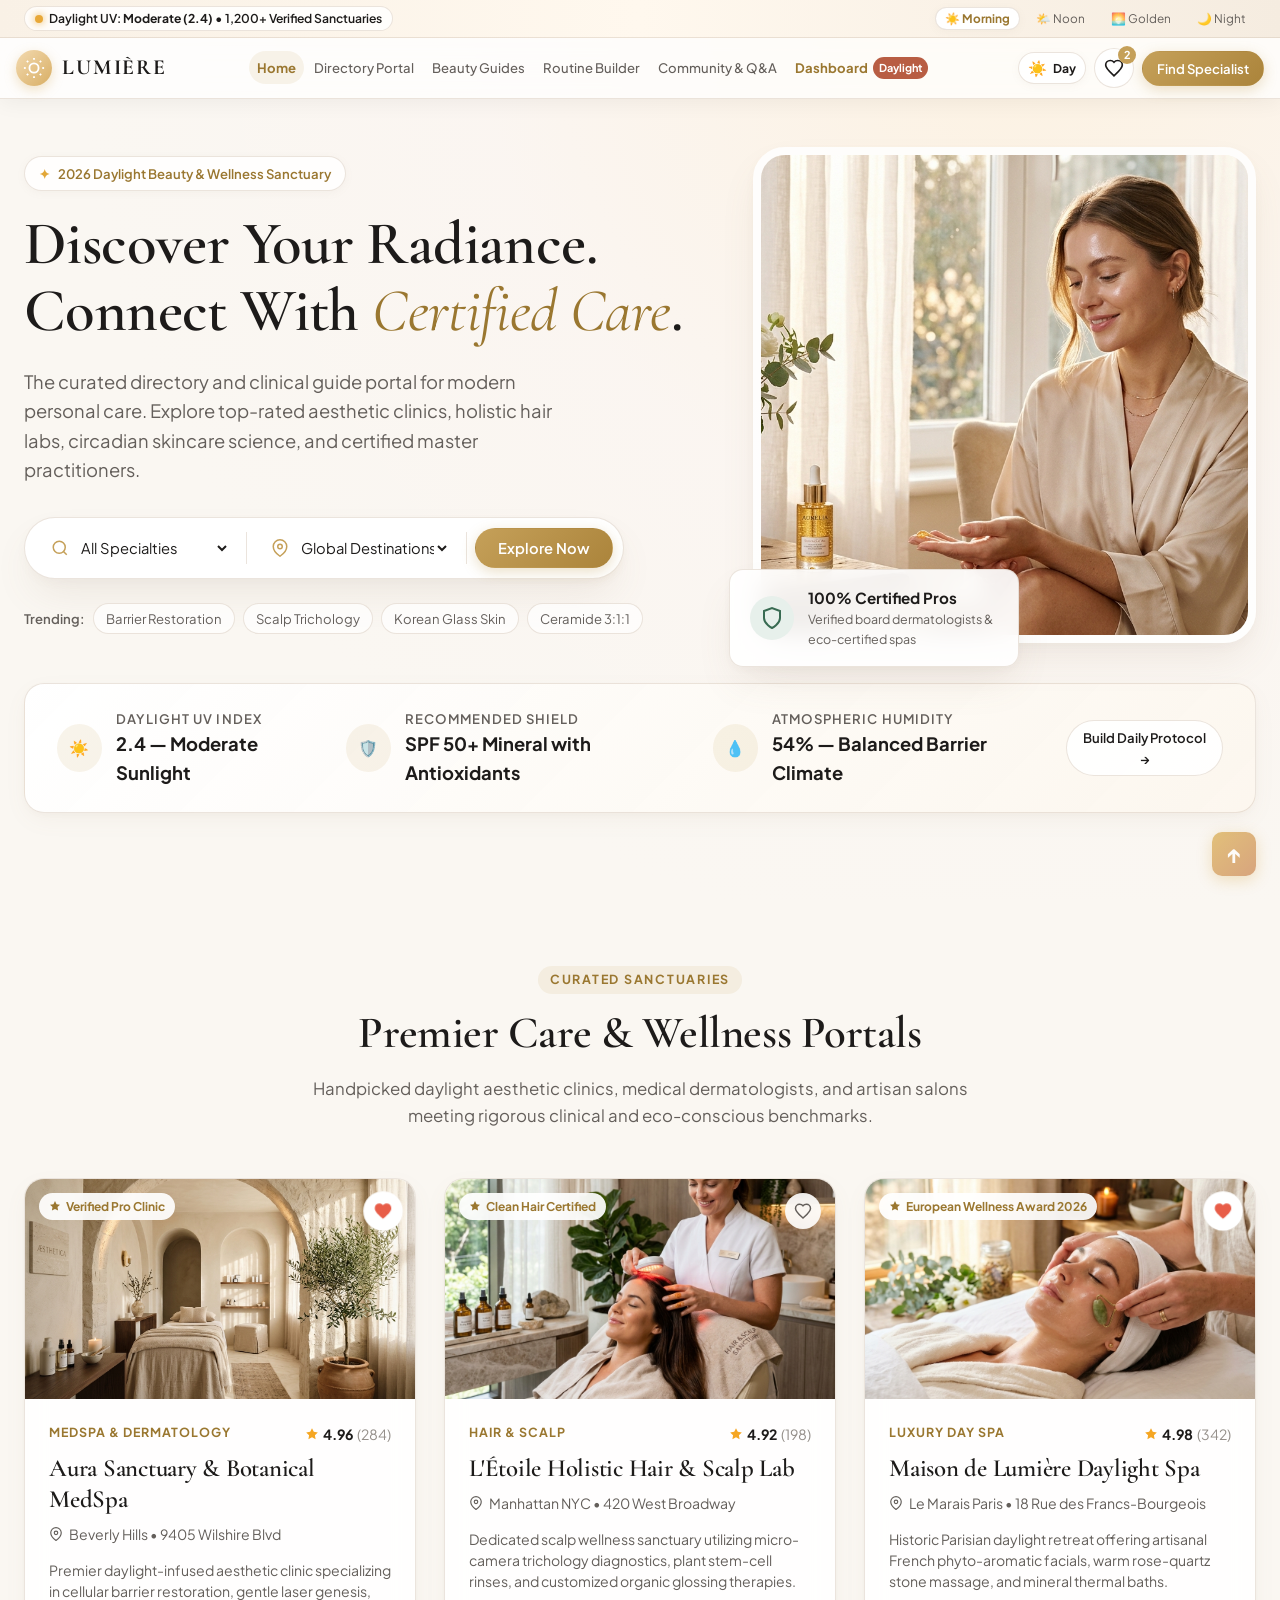
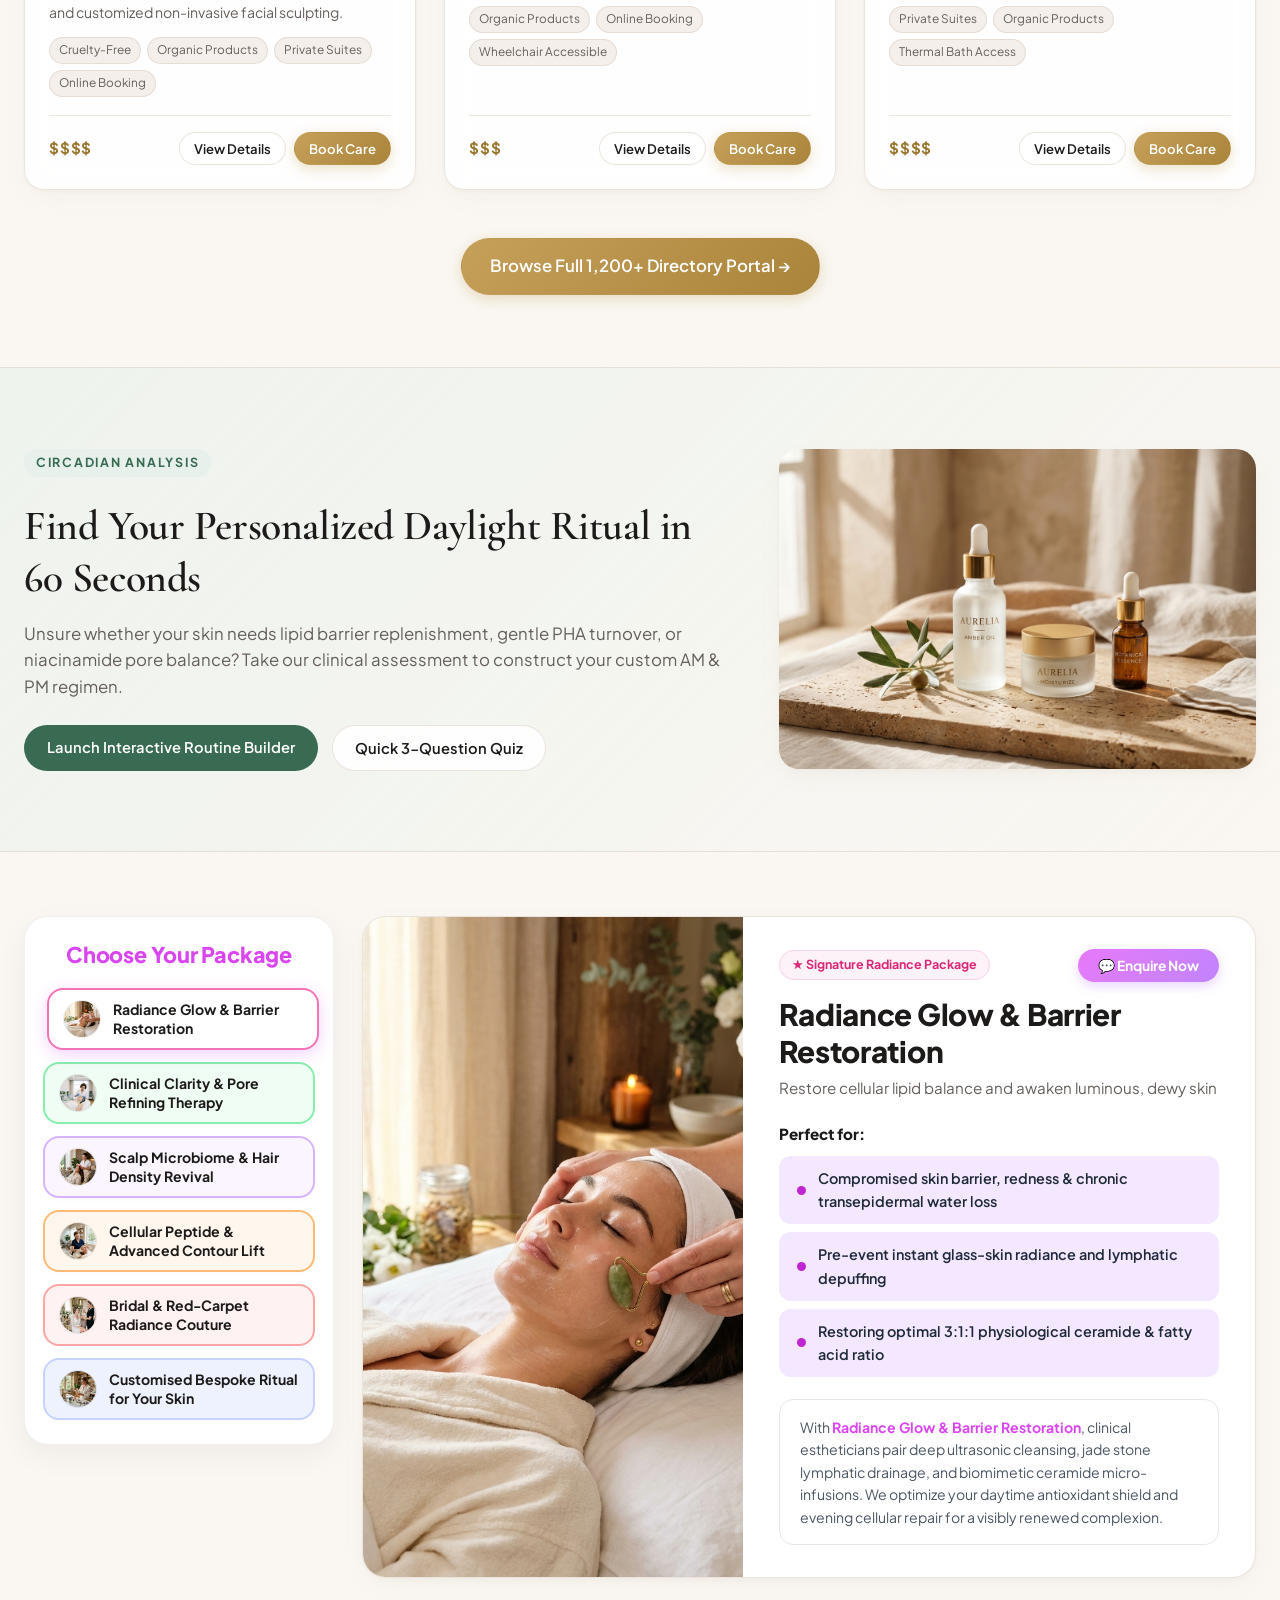
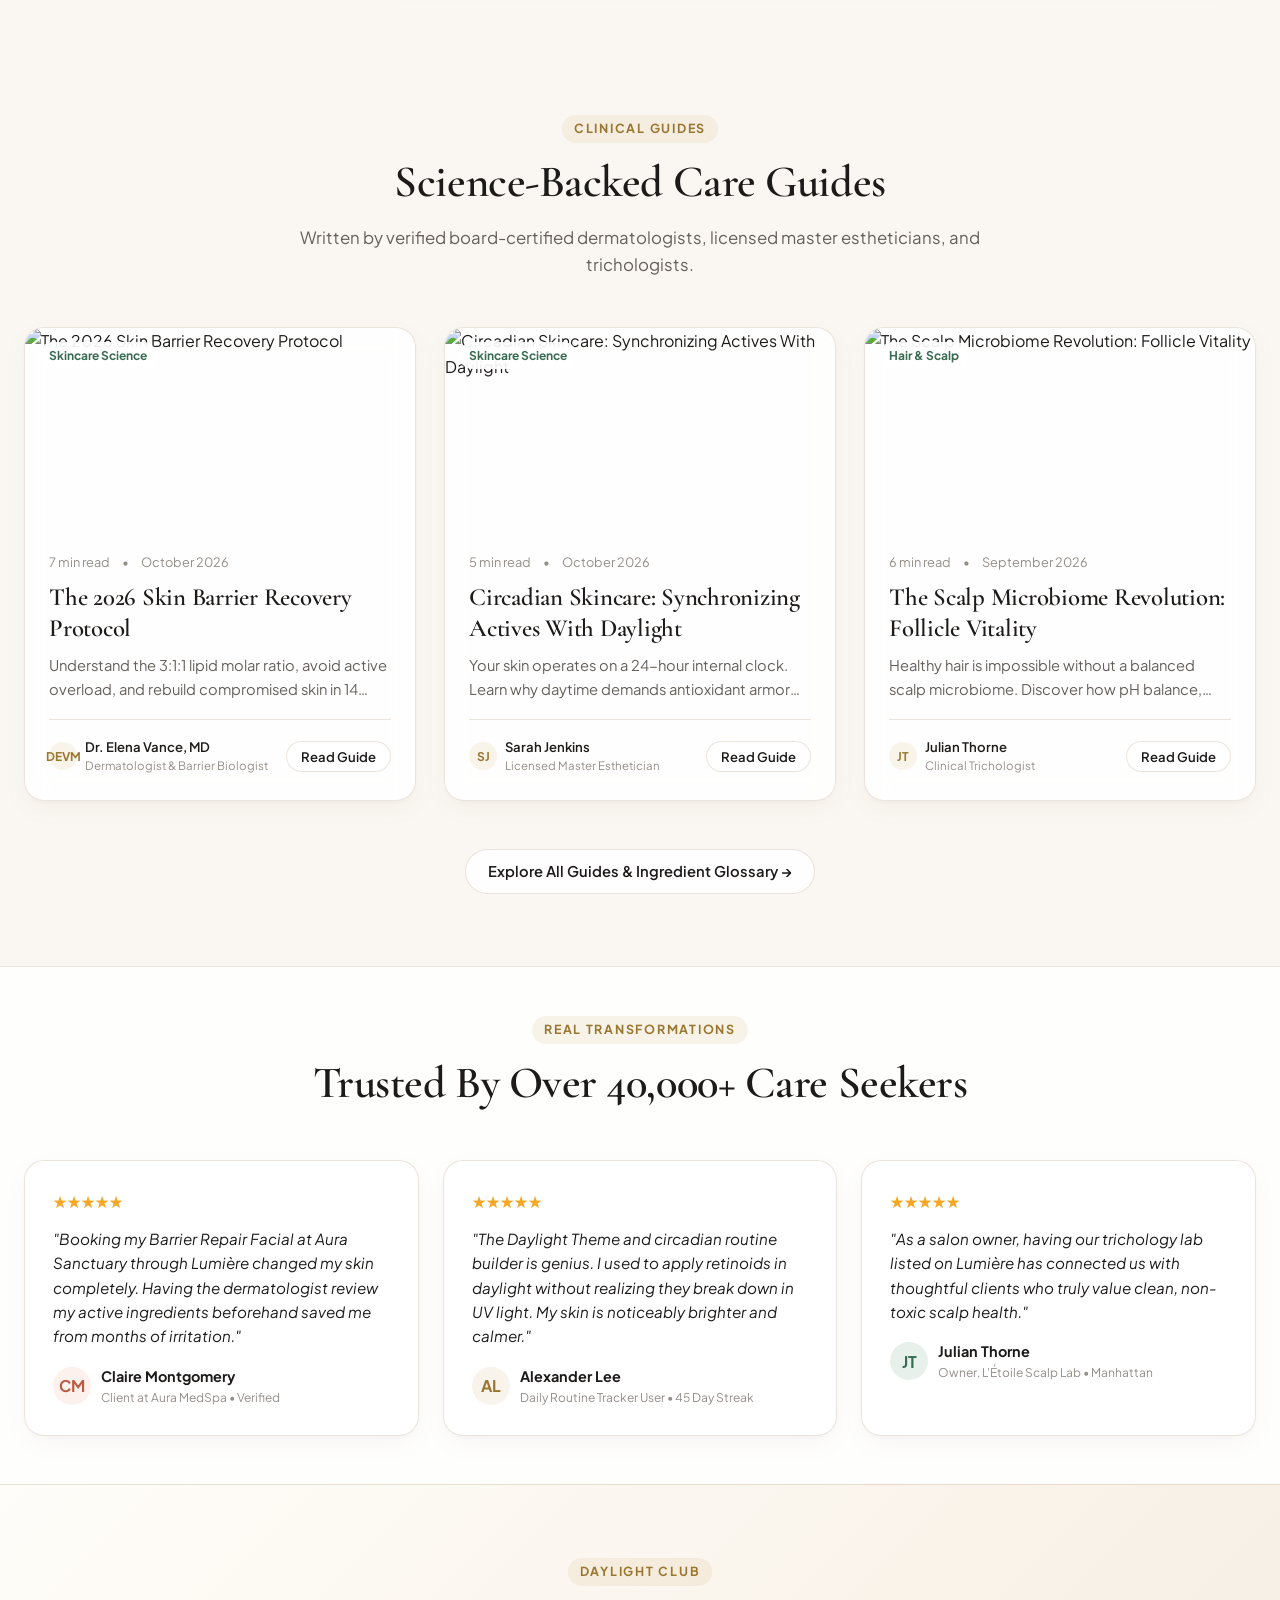
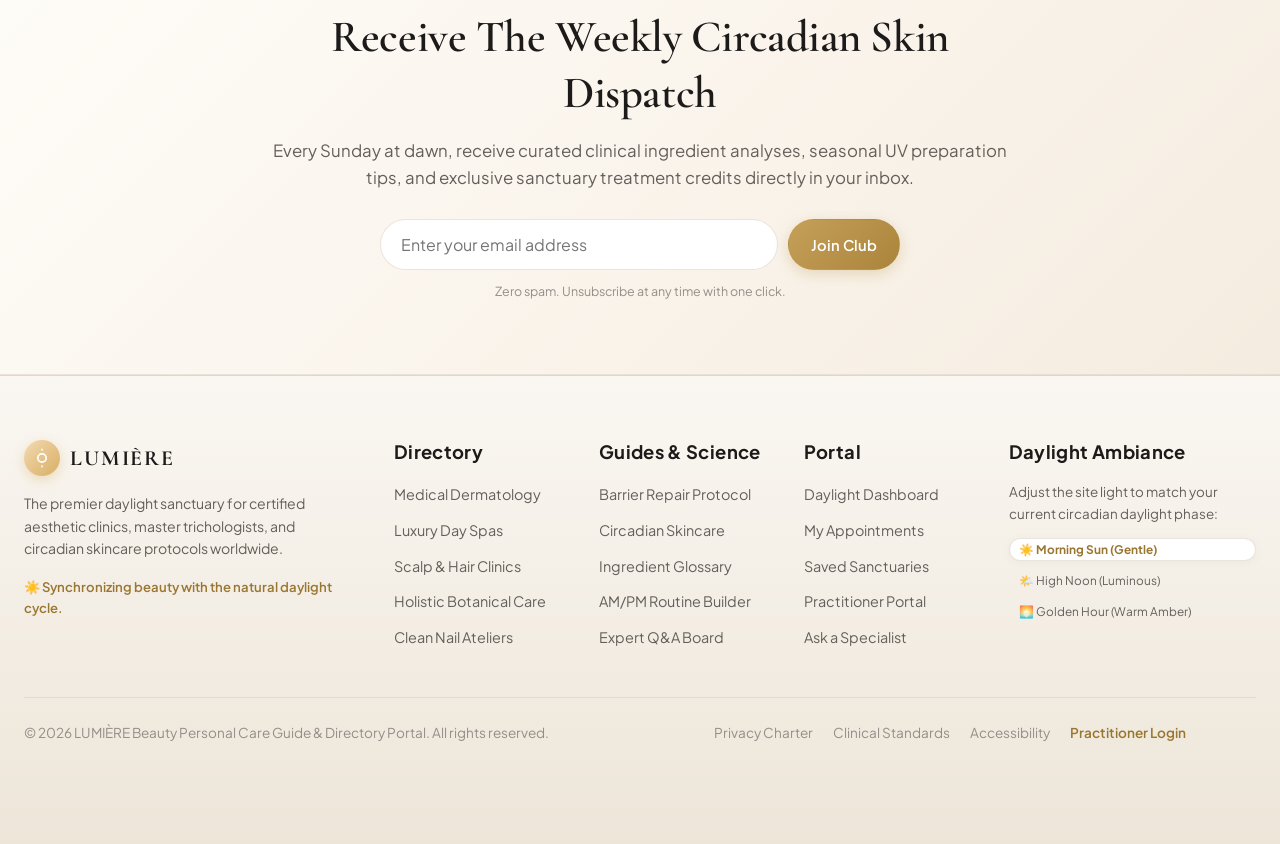
==== commit febce363: "s" ====
--- a/index.html
+++ b/index.html
@@ -10,100 +10,103 @@
 </head>
 <body data-page="home">
 
-  <!-- Daylight Top Ambience Bar (Strict Straight Line) -->
-  <div class="top-daylight-bar">
-    <div class="daylight-info-group">
-      <div class="daylight-status-pill">
-        <span class="sun-dot"></span>
-        <span>Daylight UV: <strong>Moderate (2.4)</strong> &bull; 1,200+ Verified Sanctuaries</span>
-      </div>
-    </div>
-    <div class="daylight-mode-switcher">
-      <button class="theme-btn active" data-mode="morning-sun" title="Morning Sun Glow">☀️ Morning</button>
-      <button class="theme-btn" data-mode="high-noon" title="High Noon Clarity">🌤️ Noon</button>
-      <button class="theme-btn" data-mode="golden-hour" title="Golden Hour Warmth">🌅 Golden</button>
-      <button class="theme-btn" data-mode="night" title="Night Cellular Recovery Mode">🌙 Night</button>
-    </div>
-  </div>
-
-  <!-- Main Navigation Header -->
-  <header class="site-header">
-    <div class="header-inner">
-      <a href="index.html" class="brand-logo" id="header-brand-logo">
-        <div class="brand-icon">
-          <svg width="22" height="22" viewBox="0 0 24 24" fill="none" stroke="currentColor" stroke-width="2">
-            <circle cx="12" cy="12" r="5"/>
-            <line x1="12" y1="1" x2="12" y2="3"/>
-            <line x1="12" y1="21" x2="12" y2="23"/>
-            <line x1="4.22" y1="4.22" x2="5.64" y2="5.64"/>
-            <line x1="18.36" y1="18.36" x2="19.78" y2="19.78"/>
-            <line x1="1" y1="12" x2="3" y2="12"/>
-            <line x1="21" y1="12" x2="23" y2="12"/>
-            <line x1="4.22" y1="19.78" x2="5.64" y2="18.36"/>
-            <line x1="18.36" y1="5.64" x2="19.78" y2="4.22"/>
-          </svg>
-        </div>
-        <div class="brand-text">
-          <span class="title">LUMIÈRE</span>
-          <span class="tagline">BEAUTY & PERSONAL CARE</span>
-        </div>
-      </a>
-
-      <nav class="main-nav" aria-label="Main Navigation">
-        <a href="index.html" class="nav-link active">Home</a>
-        <a href="directory.html" class="nav-link">Directory Portal</a>
-        <a href="guides.html" class="nav-link">Beauty Guides</a>
-        <a href="routine-builder.html" class="nav-link">Routine Builder</a>
-        <a href="community.html" class="nav-link">Community & Q&A</a>
-        <a href="dashboard.html" class="nav-link" style="color: var(--gold-dark); font-weight: 700;">
-          Dashboard
-          <span class="nav-badge">Daylight</span>
+  <!-- Sticky Header Container (Viewport Sticky) -->
+  <div class="sticky-header-wrapper">
+    <!-- Daylight Top Ambience Bar (Strict Straight Line) -->
+    <div class="top-daylight-bar">
+      <div class="daylight-info-group">
+        <div class="daylight-status-pill">
+          <span class="sun-dot"></span>
+          <span>Daylight UV: <strong>Moderate (2.4)</strong> &bull; 1,200+ Verified Sanctuaries</span>
+        </div>
+      </div>
+      <div class="daylight-mode-switcher">
+        <button class="theme-btn active" data-mode="morning-sun" title="Morning Sun Glow">☀️ Morning</button>
+        <button class="theme-btn" data-mode="high-noon" title="High Noon Clarity">🌤️ Noon</button>
+        <button class="theme-btn" data-mode="golden-hour" title="Golden Hour Warmth">🌅 Golden</button>
+        <button class="theme-btn" data-mode="night" title="Night Cellular Recovery Mode">🌙 Night</button>
+      </div>
+    </div>
+
+    <!-- Main Navigation Header -->
+    <header class="site-header">
+      <div class="header-inner">
+        <a href="index.html" class="brand-logo" id="header-brand-logo">
+          <div class="brand-icon">
+            <svg width="22" height="22" viewBox="0 0 24 24" fill="none" stroke="currentColor" stroke-width="2">
+              <circle cx="12" cy="12" r="5"/>
+              <line x1="12" y1="1" x2="12" y2="3"/>
+              <line x1="12" y1="21" x2="12" y2="23"/>
+              <line x1="4.22" y1="4.22" x2="5.64" y2="5.64"/>
+              <line x1="18.36" y1="18.36" x2="19.78" y2="19.78"/>
+              <line x1="1" y1="12" x2="3" y2="12"/>
+              <line x1="21" y1="12" x2="23" y2="12"/>
+              <line x1="4.22" y1="19.78" x2="5.64" y2="18.36"/>
+              <line x1="18.36" y1="5.64" x2="19.78" y2="4.22"/>
+            </svg>
+          </div>
+          <div class="brand-text">
+            <span class="title">LUMIÈRE</span>
+            <span class="tagline">BEAUTY & PERSONAL CARE</span>
+          </div>
         </a>
-      </nav>
-
-      <div class="header-actions">
-        <button class="day-night-toggle-btn" id="header-day-night-btn" aria-label="Toggle Day / Night Mode">
-          <span class="toggle-icon">☀️</span>
-          <span>Day</span>
-        </button>
-        <a href="dashboard.html" class="btn-icon" title="Saved Sanctuaries" id="header-bookmark-icon">
-          <svg width="20" height="20" fill="none" stroke="currentColor" stroke-width="2" viewBox="0 0 24 24">
-            <path d="M12 21.35l-1.45-1.32C5.4 15.36 2 12.28 2 8.5 2 5.42 4.42 3 7.5 3c1.74 0 3.41.81 4.5 2.09C13.09 3.81 14.76 3 16.5 3 19.58 3 22 5.42 22 8.5c0 3.78-3.4 6.86-8.55 11.54L12 21.35z"/>
-          </svg>
-          <span class="count-pill bookmark-count-badge">2</span>
-        </a>
-        <a href="directory.html" class="btn btn-primary btn-sm">Find Specialist</a>
-        <button class="mobile-menu-btn" id="mobile-menu-btn" aria-label="Open Navigation Menu">☰</button>
-      </div>
-    </div>
-
-    <!-- Mobile Navigation Drawer -->
-    <div class="mobile-nav-drawer" id="mobile-nav-drawer">
-      <div class="mobile-nav-links">
-        <a href="index.html" class="mobile-nav-link active">Home</a>
-        <a href="directory.html" class="mobile-nav-link">Directory Portal</a>
-        <a href="guides.html" class="mobile-nav-link">Beauty Guides</a>
-        <a href="routine-builder.html" class="mobile-nav-link">Routine Builder</a>
-        <a href="community.html" class="mobile-nav-link">Community & Q&A</a>
-        <a href="dashboard.html" class="mobile-nav-link" style="color: var(--gold-dark); font-weight: 700;">Daylight Dashboard</a>
-      </div>
-      <div class="mobile-drawer-actions">
-        <div class="mobile-drawer-tools-row">
-          <button class="day-night-toggle-btn" aria-label="Toggle Day / Night Mode">
+
+        <nav class="main-nav" aria-label="Main Navigation">
+          <a href="index.html" class="nav-link active">Home</a>
+          <a href="directory.html" class="nav-link">Directory Portal</a>
+          <a href="guides.html" class="nav-link">Beauty Guides</a>
+          <a href="routine-builder.html" class="nav-link">Routine Builder</a>
+          <a href="community.html" class="nav-link">Community & Q&A</a>
+          <a href="dashboard.html" class="nav-link" style="color: var(--gold-dark); font-weight: 700;">
+            Dashboard
+            <span class="nav-badge">Daylight</span>
+          </a>
+        </nav>
+
+        <div class="header-actions">
+          <button class="day-night-toggle-btn" id="header-day-night-btn" aria-label="Toggle Day / Night Mode">
             <span class="toggle-icon">☀️</span>
             <span>Day</span>
           </button>
-          <a href="dashboard.html" class="mobile-saved-pill" title="Saved Sanctuaries">
-            <svg width="18" height="18" fill="none" stroke="currentColor" stroke-width="2" viewBox="0 0 24 24">
+          <a href="dashboard.html" class="btn-icon" title="Saved Sanctuaries" id="header-bookmark-icon">
+            <svg width="20" height="20" fill="none" stroke="currentColor" stroke-width="2" viewBox="0 0 24 24">
               <path d="M12 21.35l-1.45-1.32C5.4 15.36 2 12.28 2 8.5 2 5.42 4.42 3 7.5 3c1.74 0 3.41.81 4.5 2.09C13.09 3.81 14.76 3 16.5 3 19.58 3 22 5.42 22 8.5c0 3.78-3.4 6.86-8.55 11.54L12 21.35z"/>
             </svg>
-            <span>Saved (<strong class="bookmark-count-badge">2</strong>)</span>
+            <span class="count-pill bookmark-count-badge">2</span>
           </a>
-        </div>
-        <a href="routine-builder.html" class="btn btn-primary mobile-drawer-cta">Build Routine &rarr;</a>
-      </div>
-    </div>
-  </header>
+          <a href="directory.html" class="btn btn-primary btn-sm">Find Specialist</a>
+          <button class="mobile-menu-btn" id="mobile-menu-btn" aria-label="Open Navigation Menu">☰</button>
+        </div>
+      </div>
+
+      <!-- Mobile Navigation Drawer -->
+      <div class="mobile-nav-drawer" id="mobile-nav-drawer">
+        <div class="mobile-nav-links">
+          <a href="index.html" class="mobile-nav-link active">Home</a>
+          <a href="directory.html" class="mobile-nav-link">Directory Portal</a>
+          <a href="guides.html" class="mobile-nav-link">Beauty Guides</a>
+          <a href="routine-builder.html" class="mobile-nav-link">Routine Builder</a>
+          <a href="community.html" class="mobile-nav-link">Community & Q&A</a>
+          <a href="dashboard.html" class="mobile-nav-link" style="color: var(--gold-dark); font-weight: 700;">Daylight Dashboard</a>
+        </div>
+        <div class="mobile-drawer-actions">
+          <div class="mobile-drawer-tools-row">
+            <button class="day-night-toggle-btn" aria-label="Toggle Day / Night Mode">
+              <span class="toggle-icon">☀️</span>
+              <span>Day</span>
+            </button>
+            <a href="dashboard.html" class="mobile-saved-pill" title="Saved Sanctuaries">
+              <svg width="18" height="18" fill="none" stroke="currentColor" stroke-width="2" viewBox="0 0 24 24">
+                <path d="M12 21.35l-1.45-1.32C5.4 15.36 2 12.28 2 8.5 2 5.42 4.42 3 7.5 3c1.74 0 3.41.81 4.5 2.09C13.09 3.81 14.76 3 16.5 3 19.58 3 22 5.42 22 8.5c0 3.78-3.4 6.86-8.55 11.54L12 21.35z"/>
+              </svg>
+              <span>Saved (<strong class="bookmark-count-badge">2</strong>)</span>
+            </a>
+          </div>
+          <a href="routine-builder.html" class="btn btn-primary mobile-drawer-cta">Build Routine &rarr;</a>
+        </div>
+      </div>
+    </header>
+  </div>
 
   <!-- Hero Section -->
   <section class="hero-section">
@@ -234,8 +237,8 @@
     </div>
   </section>
 
-  <!-- Section 3: Interactive Skin & Hair Assessment Banner -->
-  <section class="section-tight" style="background: linear-gradient(135deg, rgba(231, 240, 235, 0.6) 0%, rgba(250, 247, 242, 0.8) 100%); border-top: 1px solid var(--border-light); border-bottom: 1px solid var(--border-light);">
+  <!-- Section 3: Interactive Skin & Hair Assessment Banner (Circadian Analysis) -->
+  <section class="section-tight circadian-assessment-section">
     <div class="container">
       <div class="assessment-banner-grid">
         <div>
@@ -351,8 +354,8 @@
     </div>
   </section>
 
-  <!-- Section 6: Daylight Newsletter & Glow Club -->
-  <section class="section" style="background: linear-gradient(135deg, #FFFDF9 0%, #F5ECE0 100%);">
+  <!-- Section 6: Daylight Newsletter & Glow Club (Daylight Club) -->
+  <section class="section daylight-club-section">
     <div class="container" style="max-width: 820px; text-align: center;">
       <span class="section-tag">Daylight Club</span>
       <h2 style="font-size: 2.8rem; margin: 12px 0 16px 0;">Receive The Weekly Circadian Skin Dispatch</h2>
--- a/css/style.css
+++ b/css/style.css
@@ -139,7 +139,7 @@
 html {
   scroll-behavior: smooth;
   font-size: 16px;
-  overflow-x: hidden;
+  overflow-x: clip;
   max-width: 100%;
   width: 100%;
 }
@@ -156,11 +156,20 @@
   min-height: 100vh;
   display: flex;
   flex-direction: column;
-  overflow-x: hidden;
+  overflow-x: clip;
   max-width: 100%;
   width: 100%;
   position: relative;
   transition: background-color 0.4s ease, color 0.4s ease;
+}
+
+/* Sticky Header Container across all pages */
+.sticky-header-wrapper {
+  position: sticky;
+  top: 0;
+  z-index: 1000;
+  width: 100%;
+  box-shadow: 0 4px 20px rgba(0, 0, 0, 0.05);
 }
 
 h1, h2, h3, h4, .font-serif {
@@ -682,6 +691,19 @@
 
 .hero-badge .sparkle {
   color: #E2A738;
+}
+
+[data-theme="night"] .hero-badge,
+[data-daylight="night"] .hero-badge {
+  background: rgba(229, 184, 105, 0.14);
+  border-color: rgba(229, 184, 105, 0.35);
+  color: #F7CB7F;
+  box-shadow: 0 0 16px rgba(229, 184, 105, 0.15);
+}
+
+[data-theme="night"] .hero-badge .sparkle,
+[data-daylight="night"] .hero-badge .sparkle {
+  color: #F7CB7F;
 }
 
 .hero-title {
@@ -2331,6 +2353,548 @@
 }
 
 /* ==========================================================================
+   Circadian Assessment Section (Homepage Night Mode Contrast Fix)
+   ========================================================================== */
+.circadian-assessment-section {
+  background: linear-gradient(135deg, rgba(231, 240, 235, 0.6) 0%, rgba(250, 247, 242, 0.8) 100%);
+  border-top: 1px solid var(--border-light);
+  border-bottom: 1px solid var(--border-light);
+}
+
+[data-theme="night"] .circadian-assessment-section,
+[data-daylight="night"] .circadian-assessment-section {
+  background: linear-gradient(135deg, #16161F 0%, #111117 100%) !important;
+  border-color: rgba(240, 220, 190, 0.12) !important;
+}
+
+[data-theme="night"] .circadian-assessment-section .section-tag,
+[data-daylight="night"] .circadian-assessment-section .section-tag {
+  background: rgba(82, 166, 121, 0.22) !important;
+  color: #6EE7B7 !important;
+}
+
+[data-theme="night"] .circadian-assessment-section h2,
+[data-daylight="night"] .circadian-assessment-section h2 {
+  color: #F4F1EA !important;
+}
+
+[data-theme="night"] .circadian-assessment-section p,
+[data-daylight="night"] .circadian-assessment-section p {
+  color: #D1CBC3 !important;
+}
+
+/* ==========================================================================
+   Daylight Club Section (Homepage Night Mode Contrast Fix)
+   ========================================================================== */
+.daylight-club-section {
+  background: linear-gradient(135deg, #FFFDF9 0%, #F5ECE0 100%);
+  border-top: 1px solid var(--border-light);
+  border-bottom: 1px solid var(--border-light);
+}
+
+[data-theme="night"] .daylight-club-section,
+[data-daylight="night"] .daylight-club-section {
+  background: linear-gradient(135deg, #181822 0%, #111118 100%) !important;
+  border-color: rgba(240, 220, 190, 0.12) !important;
+}
+
+[data-theme="night"] .daylight-club-section h2,
+[data-daylight="night"] .daylight-club-section h2 {
+  color: #F4F1EA !important;
+}
+
+[data-theme="night"] .daylight-club-section p,
+[data-daylight="night"] .daylight-club-section p {
+  color: #D1CBC3 !important;
+}
+
+[data-theme="night"] .daylight-club-section input,
+[data-daylight="night"] .daylight-club-section input {
+  background: #14141C !important;
+  border-color: rgba(240, 220, 190, 0.25) !important;
+  color: #F4F1EA !important;
+}
+
+/* ==========================================================================
+   Circadian Framework Card (Beauty Guides Night Mode Contrast Fix)
+   ========================================================================== */
+.circadian-framework-card {
+  padding: clamp(20px, 4vw, 40px);
+  background: linear-gradient(135deg, rgba(255, 252, 248, 0.95) 0%, rgba(246, 238, 228, 0.9) 100%);
+  border: 1px solid var(--border-light);
+}
+
+[data-theme="night"] .circadian-framework-card,
+[data-daylight="night"] .circadian-framework-card {
+  background: linear-gradient(135deg, #181822 0%, #121219 100%) !important;
+  border-color: rgba(240, 220, 190, 0.15) !important;
+}
+
+[data-theme="night"] .circadian-framework-card h3,
+[data-daylight="night"] .circadian-framework-card h3 {
+  color: #F4F1EA !important;
+}
+
+[data-theme="night"] .circadian-framework-card p,
+[data-daylight="night"] .circadian-framework-card p {
+  color: #D1CBC3 !important;
+}
+
+[data-theme="night"] .circadian-framework-card .section-tag,
+[data-daylight="night"] .circadian-framework-card .section-tag {
+  background: rgba(229, 184, 105, 0.16) !important;
+  color: #F7CB7F !important;
+}
+
+/* ==========================================================================
+   Circadian Blueprint Card (Routine Builder Night Mode Contrast Fix)
+   ========================================================================== */
+.circadian-blueprint-card {
+  padding: clamp(20px, 4vw, 36px);
+  background: linear-gradient(135deg, rgba(255, 255, 255, 0.95) 0%, rgba(252, 246, 238, 0.9) 100%);
+  border: 1px solid var(--border-light);
+}
+
+[data-theme="night"] .circadian-blueprint-card,
+[data-daylight="night"] .circadian-blueprint-card {
+  background: linear-gradient(135deg, #181822 0%, #121219 100%) !important;
+  border-color: rgba(240, 220, 190, 0.15) !important;
+}
+
+[data-theme="night"] .circadian-blueprint-card h2,
+[data-daylight="night"] .circadian-blueprint-card h2 {
+  color: #F4F1EA !important;
+}
+
+[data-theme="night"] .circadian-blueprint-card .section-tag,
+[data-daylight="night"] .circadian-blueprint-card .section-tag {
+  background: rgba(229, 184, 105, 0.16) !important;
+  color: #F7CB7F !important;
+}
+
+.guideline-box-am {
+  display: flex;
+  align-items: center;
+  gap: 10px;
+  margin-bottom: 20px;
+  font-size: 0.92rem;
+  color: var(--gold-dark);
+  background: var(--gold-soft);
+  padding: 12px 18px;
+  border-radius: var(--radius-md);
+  border: 1px solid transparent;
+}
+
+[data-theme="night"] .guideline-box-am,
+[data-daylight="night"] .guideline-box-am {
+  background: rgba(229, 184, 105, 0.12) !important;
+  color: #F7CB7F !important;
+  border-color: rgba(229, 184, 105, 0.25) !important;
+}
+
+.guideline-box-pm {
+  display: flex;
+  align-items: center;
+  gap: 10px;
+  margin-bottom: 20px;
+  font-size: 0.92rem;
+  color: var(--sage-primary);
+  background: var(--sage-light);
+  padding: 12px 18px;
+  border-radius: var(--radius-md);
+  border: 1px solid transparent;
+}
+
+[data-theme="night"] .guideline-box-pm,
+[data-daylight="night"] .guideline-box-pm {
+  background: rgba(82, 166, 121, 0.15) !important;
+  color: #6EE7B7 !important;
+  border-color: rgba(82, 166, 121, 0.25) !important;
+}
+
+/* ==========================================================================
+   Skin Mood Log Card (Dashboard Contrast Fix)
+   ========================================================================== */
+.skin-mood-card {
+  padding: 24px;
+  background: linear-gradient(135deg, rgba(255, 252, 248, 0.95) 0%, rgba(246, 238, 228, 0.9) 100%);
+  border: 1px solid var(--border-light);
+  border-radius: var(--radius-lg);
+}
+
+[data-theme="night"] .skin-mood-card,
+[data-daylight="night"] .skin-mood-card {
+  background: #171720 !important;
+  border-color: rgba(240, 220, 190, 0.14) !important;
+}
+
+[data-theme="night"] .skin-mood-card h4,
+[data-daylight="night"] .skin-mood-card h4 {
+  color: #F4F1EA !important;
+}
+
+[data-theme="night"] .skin-mood-card p,
+[data-daylight="night"] .skin-mood-card p {
+  color: #D1CBC3 !important;
+}
+
+[data-theme="night"] .skin-mood-card textarea,
+[data-daylight="night"] .skin-mood-card textarea {
+  background: #101016 !important;
+  border-color: rgba(240, 220, 190, 0.18) !important;
+  color: #F4F1EA !important;
+}
+
+/* ==========================================================================
+   Dedicated Dashboard Header & Navigation
+   ========================================================================== */
+.dashboard-header {
+  position: sticky;
+  top: 0;
+  z-index: 1000;
+  background: var(--bg-glass);
+  backdrop-filter: blur(16px);
+  -webkit-backdrop-filter: blur(16px);
+  border-bottom: 1px solid var(--border-light);
+  width: 100%;
+  box-shadow: 0 4px 20px rgba(0, 0, 0, 0.05);
+}
+
+[data-theme="night"] .dashboard-header {
+  background: rgba(17, 17, 24, 0.94);
+  border-bottom-color: rgba(240, 220, 190, 0.12);
+}
+
+.dashboard-header-inner {
+  max-width: 1440px;
+  margin: 0 auto;
+  padding: 12px 24px;
+  display: flex;
+  align-items: center;
+  justify-content: space-between;
+  gap: 16px;
+  flex-wrap: nowrap;
+}
+
+.dashboard-header-actions {
+  display: flex;
+  align-items: center;
+  gap: 10px;
+}
+
+.dash-user-profile-btn {
+  display: inline-flex;
+  align-items: center;
+  gap: 8px;
+  padding: 5px 14px 5px 6px;
+  border-radius: var(--radius-full);
+  background: var(--bg-card-solid);
+  border: 1px solid var(--border-light);
+  color: var(--text-main);
+  cursor: pointer;
+  font-size: 0.86rem;
+  font-weight: 600;
+  transition: var(--transition);
+}
+
+.dash-user-profile-btn:hover {
+  border-color: var(--gold-primary);
+  box-shadow: var(--shadow-sm);
+  transform: translateY(-1px);
+}
+
+.dash-avatar-circle {
+  width: 30px;
+  height: 30px;
+  border-radius: 50%;
+  background: linear-gradient(135deg, #F3DAB0 0%, #D8AE64 100%);
+  color: #FFFFFF;
+  display: flex;
+  align-items: center;
+  justify-content: center;
+  font-size: 0.8rem;
+  font-weight: 700;
+}
+
+.dash-logout-btn {
+  display: inline-flex;
+  align-items: center;
+  gap: 6px;
+  padding: 7px 14px;
+  border-radius: var(--radius-full);
+  background: rgba(184, 93, 67, 0.08);
+  border: 1px solid rgba(184, 93, 67, 0.25);
+  color: var(--terracotta);
+  cursor: pointer;
+  font-size: 0.84rem;
+  font-weight: 600;
+  transition: var(--transition);
+}
+
+.dash-logout-btn:hover {
+  background: var(--terracotta);
+  color: #FFFFFF;
+  box-shadow: 0 4px 12px rgba(184, 93, 67, 0.25);
+  transform: translateY(-1px);
+}
+
+[data-theme="night"] .dash-user-profile-btn {
+  background: #1C1C26;
+  border-color: rgba(240, 220, 190, 0.16);
+  color: #F4F1EA;
+}
+
+[data-theme="night"] .dash-logout-btn {
+  background: rgba(226, 114, 91, 0.12);
+  border-color: rgba(226, 114, 91, 0.3);
+  color: #F87171;
+}
+
+[data-theme="night"] .dash-logout-btn:hover {
+  background: #E2725B;
+  color: #FFFFFF;
+}
+
+/* ==========================================================================
+   Hydration Tracker Card & Spacing (Layout Fix)
+   ========================================================================== */
+.hydration-tracker-card {
+  padding: 28px !important;
+  margin-bottom: 28px;
+}
+
+.hydration-header-row {
+  display: flex;
+  justify-content: space-between;
+  align-items: center;
+  margin-bottom: 8px;
+  flex-wrap: wrap;
+  gap: 10px;
+}
+
+.water-cups-row {
+  display: grid !important;
+  grid-template-columns: repeat(8, 1fr) !important;
+  gap: 10px !important;
+  margin: 22px 0 16px 0 !important;
+  padding: 4px 0 !important;
+}
+
+.water-cup-btn {
+  width: 100% !important;
+  min-width: 48px !important;
+  height: 56px !important;
+  border-radius: 8px 8px 12px 12px !important;
+  border: 2px solid #C4DCEE !important;
+  background: rgba(220, 240, 255, 0.25) !important;
+  cursor: pointer;
+  display: flex !important;
+  align-items: flex-end !important;
+  justify-content: center !important;
+  padding: 0 2px 6px 2px !important;
+  font-size: 0.72rem !important;
+  font-weight: 700 !important;
+  color: #2B6CB0 !important;
+  transition: var(--transition) !important;
+}
+
+.water-cup-btn:hover {
+  transform: translateY(-2px);
+  border-color: #2B6CB0 !important;
+  box-shadow: 0 4px 10px rgba(43, 108, 176, 0.2);
+}
+
+.water-cup-btn.filled {
+  background: linear-gradient(180deg, #4299E1 0%, #2B6CB0 100%) !important;
+  border-color: #2B6CB0 !important;
+  color: #FFFFFF !important;
+  box-shadow: 0 3px 10px rgba(43, 108, 176, 0.3) !important;
+}
+
+.hydration-tip-box {
+  background: rgba(43, 108, 176, 0.08);
+  border-left: 3px solid #2B6CB0;
+  border-radius: 0 var(--radius-sm) var(--radius-sm) 0;
+  padding: 12px 16px;
+  font-size: 0.82rem;
+  color: var(--text-muted);
+  line-height: 1.5;
+  margin-top: 14px;
+}
+
+[data-theme="night"] .water-cup-btn {
+  border-color: rgba(99, 179, 237, 0.35) !important;
+  background: rgba(43, 108, 176, 0.16) !important;
+  color: #90CDF4 !important;
+}
+
+[data-theme="night"] .water-cup-btn.filled {
+  background: linear-gradient(180deg, #3182CE 0%, #1A365D 100%) !important;
+  border-color: #4299E1 !important;
+  color: #FFFFFF !important;
+  box-shadow: 0 0 12px rgba(66, 153, 225, 0.35) !important;
+}
+
+[data-theme="night"] .hydration-tip-box {
+  background: rgba(43, 108, 176, 0.16);
+  border-left-color: #4299E1;
+  color: #D1CBC3;
+}
+
+@media (max-width: 768px) {
+  .water-cups-row {
+    grid-template-columns: repeat(4, 1fr) !important;
+  }
+}
+
+@media (max-width: 400px) {
+  .water-cups-row {
+    grid-template-columns: repeat(4, 1fr) !important;
+    gap: 8px !important;
+  }
+  .water-cup-btn {
+    min-width: 36px !important;
+    height: 50px !important;
+    font-size: 0.66rem !important;
+  }
+}
+
+/* ==========================================================================
+   Saved Sanctuaries List (Mobile 360 Layout Fix)
+   ========================================================================== */
+.saved-sanctuary-item {
+  display: flex;
+  align-items: center;
+  gap: 12px;
+  background: var(--bg-card-solid);
+  border: 1px solid var(--border-light);
+  border-radius: var(--radius-md);
+  padding: 12px 16px;
+  margin-bottom: 12px;
+  transition: var(--transition);
+  min-width: 0;
+}
+
+.saved-sanctuary-item:hover {
+  border-color: var(--gold-light);
+  box-shadow: var(--shadow-sm);
+}
+
+.saved-sanctuary-thumb {
+  width: 52px;
+  height: 52px;
+  border-radius: var(--radius-sm);
+  object-fit: cover;
+  flex-shrink: 0;
+}
+
+.saved-sanctuary-info {
+  flex: 1;
+  min-width: 0;
+  overflow: hidden;
+}
+
+.saved-sanctuary-title {
+  font-size: 0.98rem;
+  font-weight: 700;
+  margin-bottom: 2px;
+  white-space: nowrap;
+  overflow: hidden;
+  text-overflow: ellipsis;
+}
+
+.saved-sanctuary-sub {
+  font-size: 0.78rem;
+  color: var(--text-muted);
+  white-space: nowrap;
+  overflow: hidden;
+  text-overflow: ellipsis;
+}
+
+.saved-sanctuary-actions {
+  display: flex;
+  align-items: center;
+  gap: 6px;
+  flex-shrink: 0;
+}
+
+[data-theme="night"] .saved-sanctuary-item {
+  background: #171720;
+  border-color: rgba(240, 220, 190, 0.14);
+}
+
+@media (max-width: 480px) {
+  .saved-sanctuary-item {
+    flex-wrap: wrap;
+    padding: 12px;
+    gap: 10px;
+  }
+  .saved-sanctuary-thumb {
+    width: 48px;
+    height: 48px;
+  }
+  .saved-sanctuary-info {
+    flex: 1;
+    min-width: 130px;
+  }
+  .saved-sanctuary-actions {
+    width: 100%;
+    justify-content: flex-end;
+    gap: 8px;
+    padding-top: 8px;
+    border-top: 1px solid var(--border-light);
+  }
+  .saved-sanctuary-actions .btn {
+    flex: 1;
+    text-align: center;
+    justify-content: center;
+  }
+}
+
+/* ==========================================================================
+   Community & Q&A Mobile Layout Fix (Mobile 360 Width)
+   ========================================================================== */
+.community-layout > * {
+  min-width: 0;
+}
+
+.community-thread-card {
+  min-width: 0;
+  word-break: break-word;
+  overflow-wrap: break-word;
+}
+
+.thread-expert-header {
+  display: flex;
+  align-items: center;
+  justify-content: space-between;
+  flex-wrap: wrap;
+  gap: 6px;
+  margin-bottom: 8px;
+}
+
+.thread-expert-identity {
+  display: flex;
+  align-items: center;
+  gap: 8px;
+  flex-wrap: wrap;
+}
+
+@media (max-width: 600px) {
+  .community-thread-card {
+    padding: 16px 14px !important;
+  }
+  .thread-expert-answer {
+    padding: 12px 14px !important;
+    border-radius: var(--radius-sm) !important;
+  }
+  .thread-user-row {
+    flex-wrap: wrap;
+    gap: 8px;
+  }
+}
+
+/* ==========================================================================
    Choose Your Package Component (Matching Screenshot & Theme)
    ========================================================================== */
 .package-showcase-section {
